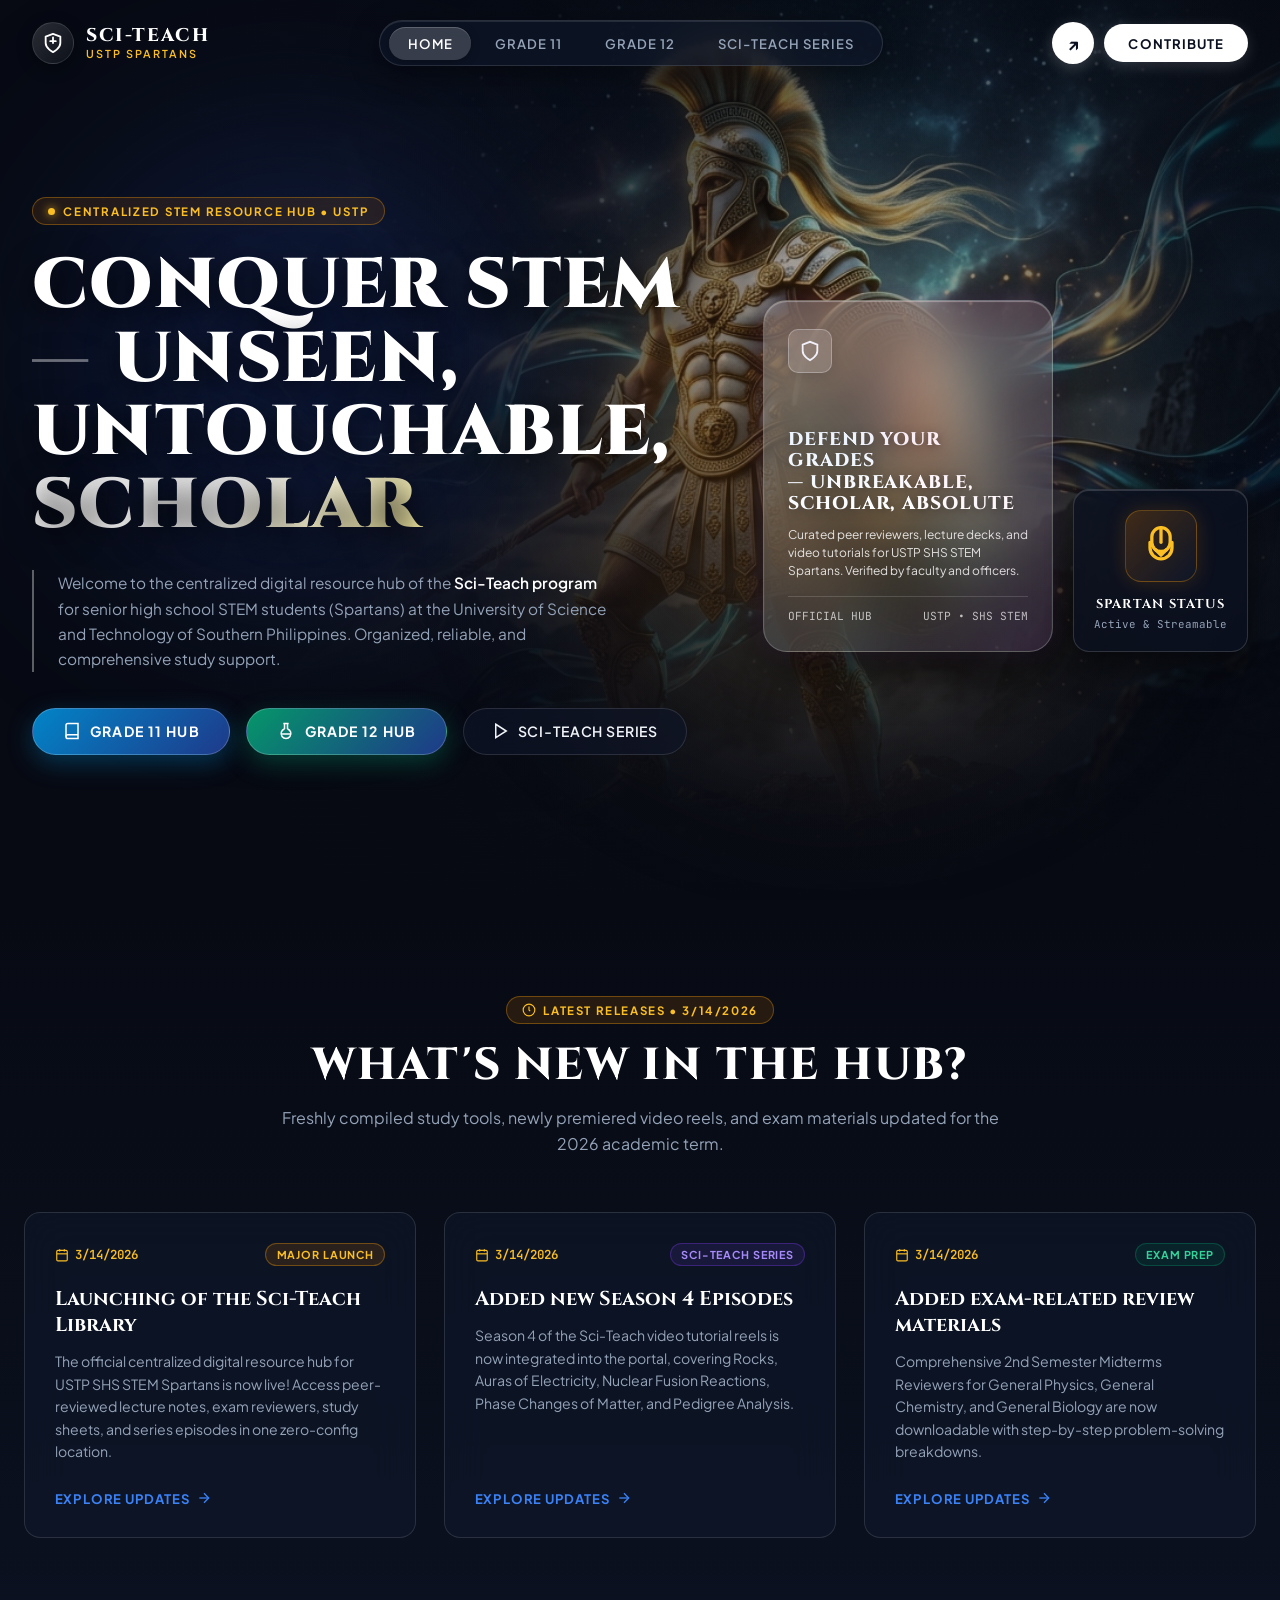
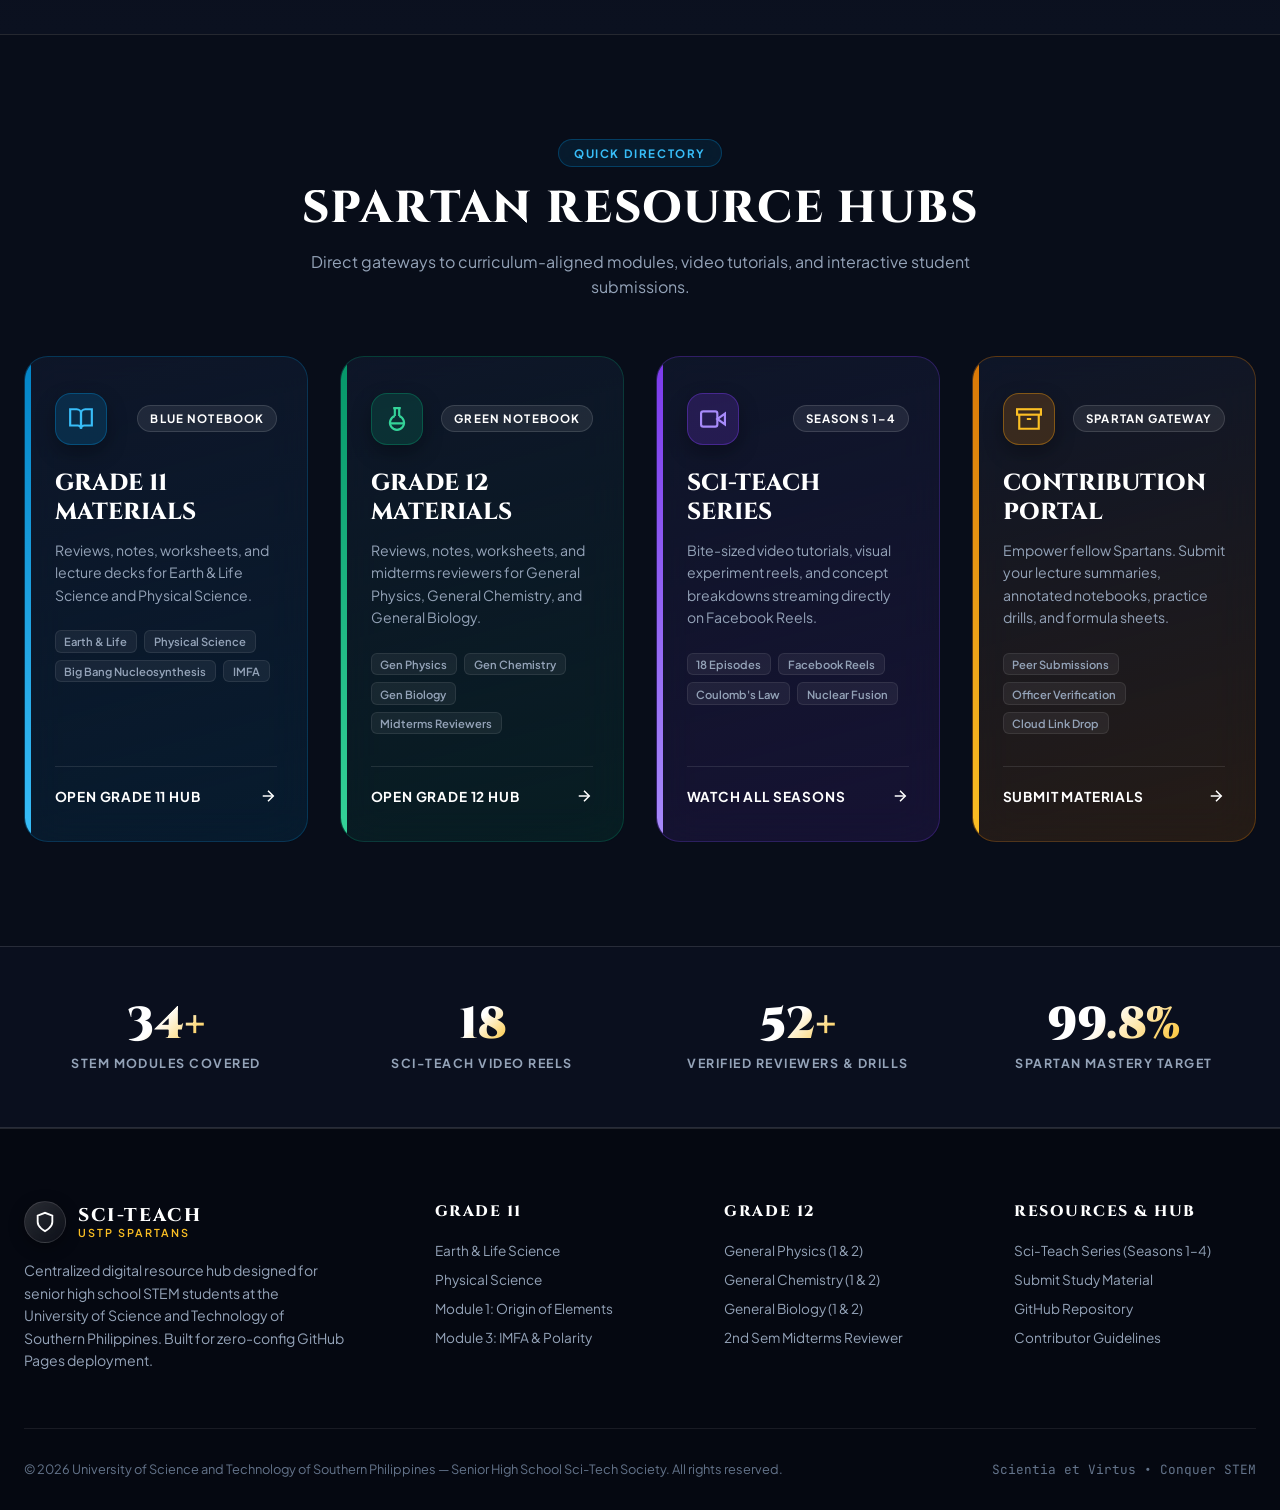
==== index.html @ 0558705a "feat: launch Sci-Teach Library for USTP SHS STEM Spartans" ====
<!DOCTYPE html>
<html lang="en">
<head>
  <meta charset="UTF-8">
  <meta name="viewport" content="width=device-width, initial-scale=1.0">
  <title>Sci-Teach Library | USTP SHS STEM Digital Resource Hub</title>
  <meta name="description" content="Centralized digital resource hub of the Sci-Teach program for senior high school STEM students (Spartans) at the University of Science and Technology of Southern Philippines.">
  <meta name="theme-color" content="#070a13">

  <!-- Open Graph / Meta -->
  <meta property="og:title" content="Sci-Teach Library — Conquer STEM">
  <meta property="og:description" content="Centralized digital resource hub for USTP SHS STEM Spartans. Organized, reliable, and comprehensive study support.">
  <meta property="og:type" content="website">

  <!-- Stylesheet -->
  <link rel="stylesheet" href="assets/css/style.css">
</head>
<body data-page="home">

  <!-- TOP FLOATING GLASSMORPHIC PILL NAVIGATION (EXACT LAYOUT REFERENCE) -->
  <header class="site-header" role="banner">
    <div class="nav-container">
      
      <!-- Brand Logo Left -->
      <a href="index.html" class="brand-logo" aria-label="Sci-Teach Library Home">
        <div class="brand-icon-wrap">
          <!-- Spartan Crest / Shield SVG -->
          <svg width="22" height="22" viewBox="0 0 24 24" fill="none" stroke="currentColor" stroke-width="2" stroke-linecap="round" stroke-linejoin="round">
            <path d="M12 22s8-4 8-10V5l-8-3-8 3v7c0 6 8 10 8 10z"></path>
            <path d="M12 6v6"></path>
            <path d="M9 10h6"></path>
          </svg>
        </div>
        <div class="brand-title-group">
          <span class="brand-title">Sci-Teach</span>
          <span class="brand-subtitle">USTP Spartans</span>
        </div>
      </a>

      <!-- Center Floating Pill Nav Bar -->
      <nav class="center-nav-pill" role="navigation" aria-label="Main Navigation">
        <a href="index.html" class="nav-link active">Home</a>
        <a href="grade-11.html" class="nav-link">Grade 11</a>
        <a href="grade-12.html" class="nav-link">Grade 12</a>
        <a href="series.html" class="nav-link">Sci-Teach Series</a>
      </nav>

      <!-- Nav Actions Right: Circle Arrow & Distinct Pill CTA (Matches Image) -->
      <div class="nav-actions">
        <a href="contribute.html" class="circle-arrow-btn" title="Submit Resources" aria-label="Submit Resources">
          ↗
        </a>
        <a href="contribute.html" class="nav-cta-pill">
          <span>Contribute</span>
        </a>
      </div>

      <!-- Mobile Hamburger Button -->
      <button class="mobile-toggle" aria-label="Toggle Navigation Menu" aria-expanded="false">
        <svg width="24" height="24" viewBox="0 0 24 24" fill="none" stroke="currentColor" stroke-width="2">
          <line x1="3" y1="12" x2="21" y2="12"></line>
          <line x1="3" y1="6" x2="21" y2="6"></line>
          <line x1="3" y1="18" x2="21" y2="18"></line>
        </svg>
      </button>

    </div>
  </header>

  <!-- MOBILE SLIDE-OVER DRAWER -->
  <div class="mobile-drawer" role="dialog" aria-modal="true">
    <nav class="mobile-drawer-links">
      <a href="index.html" class="mobile-drawer-link active">
        <span>Home Hub</span>
        <span>→</span>
      </a>
      <a href="grade-11.html" class="mobile-drawer-link">
        <span>Grade 11 Resources</span>
        <span>→</span>
      </a>
      <a href="grade-12.html" class="mobile-drawer-link">
        <span>Grade 12 Resources</span>
        <span>→</span>
      </a>
      <a href="series.html" class="mobile-drawer-link">
        <span>Sci-Teach Series</span>
        <span>→</span>
      </a>
      <a href="contribute.html" class="mobile-drawer-link">
        <span>Contribute Portal</span>
        <span>↗</span>
      </a>
    </nav>
    <div style="margin-top: auto; padding-top: 1.5rem; border-top: 1px solid rgba(255,255,255,0.1); font-size: 0.8rem; color: var(--text-subtle);">
      University of Science and Technology of Southern Philippines<br>
      Senior High School STEM Program
    </div>
  </div>

  <main>
    <!-- HERO / COVER BANNER (EXACT SPARTAN CINEMATIC REFERENCE) -->
    <section class="hero-cinematic" aria-label="Hero Banner">
      
      <!-- Spartan Background Artwork -->
      <div class="hero-backdrop" style="background-image: url('assets/images/hero-clean.jpg');" role="img" aria-label="Spartan Warrior in Celestial Storm"></div>
      <div class="hero-overlay"></div>
      
      <!-- Ambient Glow Orbs -->
      <div class="hero-glow-orb hero-glow-1"></div>
      <div class="hero-glow-orb hero-glow-2"></div>

      <div class="hero-inner">
        
        <!-- Hero Left: Cinematic Serif Headline & Left-Border Subtext -->
        <div class="hero-left">
          
          <div class="hero-pill-tag">
            <span class="pulse-dot"></span>
            <span>Centralized STEM Resource Hub • USTP</span>
          </div>

          <h1 class="hero-title">
            Conquer STEM<br>
            <span class="headline-dash">—</span> Unseen,<br>
            Untouchable,<br>
            <span class="highlight-gold">Scholar</span>
          </h1>

          <!-- Left vertical line accent with supporting text (Matches Reference Image) -->
          <div class="hero-desc-wrapper">
            <p class="hero-description">
              Welcome to the centralized digital resource hub of the <strong>Sci-Teach program</strong> for senior high school STEM students (Spartans) at the University of Science and Technology of Southern Philippines. Organized, reliable, and comprehensive study support.
            </p>
          </div>

          <!-- Hero Action Buttons -->
          <div class="hero-actions">
            <a href="grade-11.html" class="btn-hero-primary">
              <svg width="18" height="18" viewBox="0 0 24 24" fill="none" stroke="currentColor" stroke-width="2"><path d="M4 19.5A2.5 2.5 0 0 1 6.5 17H20"></path><path d="M6.5 2H20v20H6.5A2.5 2.5 0 0 1 4 19.5v-15A2.5 2.5 0 0 1 6.5 2z"></path></svg>
              <span>Grade 11 Hub</span>
            </a>
            <a href="grade-12.html" class="btn-hero-primary" style="background: linear-gradient(135deg, #059669, #1e3a8a); box-shadow: 0 8px 25px rgba(5, 150, 105, 0.35);">
              <svg width="18" height="18" viewBox="0 0 24 24" fill="none" stroke="currentColor" stroke-width="2"><path d="M10 2v7.31"></path><path d="M14 9.3V1.99"></path><path d="M8.5 2h7"></path><path d="M14 9.3a6.5 6.5 0 1 1-4 0"></path><path d="M5.52 16h12.96"></path></svg>
              <span>Grade 12 Hub</span>
            </a>
            <a href="series.html" class="btn-hero-secondary">
              <svg width="18" height="18" viewBox="0 0 24 24" fill="none" stroke="currentColor" stroke-width="2"><polygon points="5 3 19 12 5 21 5 3"></polygon></svg>
              <span>Sci-Teach Series</span>
            </a>
          </div>

        </div>

        <!-- Hero Right: Floating Glassmorphic Cards Positioned Over Warrior (Matches Mockup) -->
        <div class="hero-right">
          <div class="hero-widgets-cluster">
            
            <!-- Iridescent Holographic Card (Matching Image) -->
            <div class="holographic-glass-card">
              <div class="holo-icon-badge">
                <svg width="22" height="22" viewBox="0 0 24 24" fill="none" stroke="currentColor" stroke-width="2">
                  <path d="M12 22s8-4 8-10V5l-8-3-8 3v7c0 6 8 10 8 10z"></path>
                </svg>
              </div>
              <h2 class="holo-card-title">
                Defend Your Grades<br>
                — Unbreakable,<br>
                Scholar, Absolute
              </h2>
              <p class="holo-card-desc">
                Curated peer reviewers, lecture decks, and video tutorials for USTP SHS STEM Spartans. Verified by faculty and officers.
              </p>
              <div class="holo-card-footer">
                <span>OFFICIAL HUB</span>
                <span>USTP • SHS STEM</span>
              </div>
            </div>

            <!-- Floating Spartan Helm Status Widget (Matching Image) -->
            <div class="spartan-helm-card">
              <div class="helm-graphic-box">
                <svg viewBox="0 0 24 24" fill="none" stroke="currentColor" stroke-width="1.8" stroke-linecap="round" stroke-linejoin="round">
                  <path d="M12 2a5 5 0 0 0-5 5v3a5 5 0 0 0 10 0V7a5 5 0 0 0-5-5z"></path>
                  <path d="M6 10v3a6 6 0 0 0 12 0v-3"></path>
                  <path d="M9 14l3 3 3-3"></path>
                  <line x1="12" y1="2" x2="12" y2="10"></line>
                </svg>
              </div>
              <span class="helm-card-label">Spartan Status</span>
              <span class="helm-card-sub">Active & Streamable</span>
            </div>

          </div>
        </div>

      </div>
    </section>

    <!-- WHAT'S NEW SECTION -->
    <section class="whats-new-section" aria-labelledby="whatsNewTitle">
      <div class="container">
        <div class="section-header">
          <span class="section-pill-badge badge-gold">
            <svg width="14" height="14" viewBox="0 0 24 24" fill="none" stroke="currentColor" stroke-width="2"><circle cx="12" cy="12" r="10"></circle><polyline points="12 6 12 12 14 14"></polyline></svg>
            Latest Releases • 3/14/2026
          </span>
          <h2 id="whatsNewTitle" class="section-title">What's New in the Hub?</h2>
          <p class="section-subtitle">
            Freshly compiled study tools, newly premiered video reels, and exam materials updated for the 2026 academic term.
          </p>
        </div>

        <div id="whatsNewContainer" class="whats-new-grid">
          <!-- Dynamically populated from data.js -->
        </div>
      </div>
    </section>

    <!-- HUB SHORTCUT CARDS (NOTEBOOK & SERIES THEMES) -->
    <section class="hub-shortcuts-section" aria-labelledby="shortcutsTitle">
      <div class="container">
        <div class="section-header">
          <span class="section-pill-badge badge-blue">Quick Directory</span>
          <h2 id="shortcutsTitle" class="section-title">Spartan Resource Hubs</h2>
          <p class="section-subtitle">
            Direct gateways to curriculum-aligned modules, video tutorials, and interactive student submissions.
          </p>
        </div>

        <div class="shortcuts-grid">
          
          <!-- Grade 11 Shortcut Card (Blue Notebook Theme) -->
          <a href="grade-11.html" class="shortcut-card card-theme-g11">
            <div>
              <div class="shortcut-top">
                <div class="shortcut-icon-box">
                  <svg width="26" height="26" viewBox="0 0 24 24" fill="none" stroke="currentColor" stroke-width="2"><path d="M2 3h6a4 4 0 0 1 4 4v14a3 3 0 0 0-3-3H2z"></path><path d="M22 3h-6a4 4 0 0 0-4 4v14a3 3 0 0 1 3-3h7z"></path></svg>
                </div>
                <span class="notebook-ribbon">Blue Notebook</span>
              </div>
              <h3 class="shortcut-card-title">Grade 11 Materials</h3>
              <p class="shortcut-card-desc">
                Reviews, notes, worksheets, and lecture decks for Earth & Life Science and Physical Science.
              </p>
              <div class="shortcut-tags-list">
                <span class="shortcut-tag">Earth & Life</span>
                <span class="shortcut-tag">Physical Science</span>
                <span class="shortcut-tag">Big Bang Nucleosynthesis</span>
                <span class="shortcut-tag">IMFA</span>
              </div>
            </div>
            <div class="shortcut-action-bar">
              <span>Open Grade 11 Hub</span>
              <svg width="18" height="18" viewBox="0 0 24 24" fill="none" stroke="currentColor" stroke-width="2"><line x1="5" y1="12" x2="19" y2="12"></line><polyline points="12 5 19 12 12 19"></polyline></svg>
            </div>
          </a>

          <!-- Grade 12 Shortcut Card (Green Notebook Theme) -->
          <a href="grade-12.html" class="shortcut-card card-theme-g12">
            <div>
              <div class="shortcut-top">
                <div class="shortcut-icon-box">
                  <svg width="26" height="26" viewBox="0 0 24 24" fill="none" stroke="currentColor" stroke-width="2"><path d="M10 2v7.31"></path><path d="M14 9.3V1.99"></path><path d="M8.5 2h7"></path><path d="M14 9.3a6.5 6.5 0 1 1-4 0"></path><path d="M5.52 16h12.96"></path></svg>
                </div>
                <span class="notebook-ribbon">Green Notebook</span>
              </div>
              <h3 class="shortcut-card-title">Grade 12 Materials</h3>
              <p class="shortcut-card-desc">
                Reviews, notes, worksheets, and midterms reviewers for General Physics, General Chemistry, and General Biology.
              </p>
              <div class="shortcut-tags-list">
                <span class="shortcut-tag">Gen Physics</span>
                <span class="shortcut-tag">Gen Chemistry</span>
                <span class="shortcut-tag">Gen Biology</span>
                <span class="shortcut-tag">Midterms Reviewers</span>
              </div>
            </div>
            <div class="shortcut-action-bar">
              <span>Open Grade 12 Hub</span>
              <svg width="18" height="18" viewBox="0 0 24 24" fill="none" stroke="currentColor" stroke-width="2"><line x1="5" y1="12" x2="19" y2="12"></line><polyline points="12 5 19 12 12 19"></polyline></svg>
            </div>
          </a>

          <!-- Sci-Teach Series Shortcut Card (Violet Theme) -->
          <a href="series.html" class="shortcut-card card-theme-series">
            <div>
              <div class="shortcut-top">
                <div class="shortcut-icon-box">
                  <svg width="26" height="26" viewBox="0 0 24 24" fill="none" stroke="currentColor" stroke-width="2"><polygon points="23 7 16 12 23 17 23 7"></polygon><rect x="1" y="5" width="15" height="14" rx="2" ry="2"></rect></svg>
                </div>
                <span class="notebook-ribbon">Seasons 1–4</span>
              </div>
              <h3 class="shortcut-card-title">Sci-Teach Series</h3>
              <p class="shortcut-card-desc">
                Bite-sized video tutorials, visual experiment reels, and concept breakdowns streaming directly on Facebook Reels.
              </p>
              <div class="shortcut-tags-list">
                <span class="shortcut-tag">18 Episodes</span>
                <span class="shortcut-tag">Facebook Reels</span>
                <span class="shortcut-tag">Coulomb's Law</span>
                <span class="shortcut-tag">Nuclear Fusion</span>
              </div>
            </div>
            <div class="shortcut-action-bar">
              <span>Watch All Seasons</span>
              <svg width="18" height="18" viewBox="0 0 24 24" fill="none" stroke="currentColor" stroke-width="2"><line x1="5" y1="12" x2="19" y2="12"></line><polyline points="12 5 19 12 12 19"></polyline></svg>
            </div>
          </a>

          <!-- Contribution Portal (Gold Box Theme) -->
          <a href="contribute.html" class="shortcut-card card-theme-contribute">
            <div>
              <div class="shortcut-top">
                <div class="shortcut-icon-box">
                  <svg width="26" height="26" viewBox="0 0 24 24" fill="none" stroke="currentColor" stroke-width="2"><polyline points="21 8 21 21 3 21 3 8"></polyline><rect x="1" y="3" width="22" height="5"></rect><line x1="10" y1="12" x2="14" y2="12"></line></svg>
                </div>
                <span class="notebook-ribbon">Spartan Gateway</span>
              </div>
              <h3 class="shortcut-card-title">Contribution Portal</h3>
              <p class="shortcut-card-desc">
                Empower fellow Spartans. Submit your lecture summaries, annotated notebooks, practice drills, and formula sheets.
              </p>
              <div class="shortcut-tags-list">
                <span class="shortcut-tag">Peer Submissions</span>
                <span class="shortcut-tag">Officer Verification</span>
                <span class="shortcut-tag">Cloud Link Drop</span>
              </div>
            </div>
            <div class="shortcut-action-bar">
              <span>Submit Materials</span>
              <svg width="18" height="18" viewBox="0 0 24 24" fill="none" stroke="currentColor" stroke-width="2"><line x1="5" y1="12" x2="19" y2="12"></line><polyline points="12 5 19 12 12 19"></polyline></svg>
            </div>
          </a>

        </div>
      </div>
    </section>

    <!-- SPARTAN EXCELLENCE STATS STRIP -->
    <section class="stats-strip" aria-label="Library Statistics">
      <div class="container">
        <div class="stats-grid">
          <div class="stat-item">
            <span class="stat-number" data-value="34+">34+</span>
            <span class="stat-label">STEM Modules Covered</span>
          </div>
          <div class="stat-item">
            <span class="stat-number" data-value="18">18</span>
            <span class="stat-label">Sci-Teach Video Reels</span>
          </div>
          <div class="stat-item">
            <span class="stat-number" data-value="52+">52+</span>
            <span class="stat-label">Verified Reviewers & Drills</span>
          </div>
          <div class="stat-item">
            <span class="stat-number" data-value="99.8%">99.8%</span>
            <span class="stat-label">Spartan Mastery Target</span>
          </div>
        </div>
      </div>
    </section>
  </main>

  <!-- FOOTER -->
  <footer class="site-footer" role="contentinfo">
    <div class="container">
      <div class="footer-grid">
        
        <div class="footer-brand">
          <div class="brand-logo">
            <div class="brand-icon-wrap">
              <svg width="22" height="22" viewBox="0 0 24 24" fill="none" stroke="currentColor" stroke-width="2"><path d="M12 22s8-4 8-10V5l-8-3-8 3v7c0 6 8 10 8 10z"></path></svg>
            </div>
            <div class="brand-title-group">
              <span class="brand-title">Sci-Teach</span>
              <span class="brand-subtitle">USTP Spartans</span>
            </div>
          </div>
          <p>
            Centralized digital resource hub designed for senior high school STEM students at the University of Science and Technology of Southern Philippines. Built for zero-config GitHub Pages deployment.
          </p>
        </div>

        <div>
          <h4 class="footer-col-title">Grade 11</h4>
          <div class="footer-links">
            <a href="grade-11.html">Earth & Life Science</a>
            <a href="grade-11.html">Physical Science</a>
            <a href="grade-11.html">Module 1: Origin of Elements</a>
            <a href="grade-11.html">Module 3: IMFA & Polarity</a>
          </div>
        </div>

        <div>
          <h4 class="footer-col-title">Grade 12</h4>
          <div class="footer-links">
            <a href="grade-12.html">General Physics (1 & 2)</a>
            <a href="grade-12.html">General Chemistry (1 & 2)</a>
            <a href="grade-12.html">General Biology (1 & 2)</a>
            <a href="grade-12.html">2nd Sem Midterms Reviewer</a>
          </div>
        </div>

        <div>
          <h4 class="footer-col-title">Resources & Hub</h4>
          <div class="footer-links">
            <a href="series.html">Sci-Teach Series (Seasons 1–4)</a>
            <a href="contribute.html">Submit Study Material</a>
            <a href="https://github.com" target="_blank" rel="noopener noreferrer">GitHub Repository</a>
            <a href="contribute.html">Contributor Guidelines</a>
          </div>
        </div>

      </div>

      <div class="footer-bottom">
        <div>
          © 2026 University of Science and Technology of Southern Philippines — Senior High School Sci-Tech Society. All rights reserved.
        </div>
        <div style="font-family: var(--font-mono);">
          Scientia et Virtus • Conquer STEM
        </div>
      </div>
    </div>
  </footer>

  <!-- Scripts -->
  <script src="assets/js/data.js"></script>
  <script src="assets/js/app.js"></script>
</body>
</html>
---- assets/css/style.css ----
/* ===================================================================
   SCI-TEACH LIBRARY — OFFICIAL STYLESHEET
   University of Science and Technology of Southern Philippines (USTP)
   Senior High School STEM Program ("Spartans")
   Aesthetic: Spartan Cinematic Sci-Fi / Glassmorphism / Modern High-Tech
   =================================================================== */

@import url('https://fonts.googleapis.com/css2?family=Cinzel:wght@500;600;700;800;900&family=Plus+Jakarta+Sans:ital,wght@0,300;0,400;0,500;0,600;0,700;0,800;1,400;1,600&family=JetBrains+Mono:wght@400;500;600&display=swap');

/* --- ROOT VARIABLES & COLOR THEMES --- */
:root {
  /* Core Brand Colors */
  --color-bg-dark: #070a12;
  --color-bg-deep: #0b1120;
  --color-bg-card: rgba(15, 23, 42, 0.72);
  --color-bg-card-hover: rgba(30, 41, 59, 0.85);
  
  --color-primary: #1e3a8a;          /* Science Blue */
  --color-primary-light: #3b82f6;
  --color-primary-glow: rgba(59, 130, 246, 0.35);

  /* Grade & Hub Palette */
  --theme-g11: #0284c7;             /* Soft Sky Blue / Cyan */
  --theme-g11-glow: rgba(2, 132, 199, 0.3);
  --theme-g11-light: #38bdf8;
  --theme-g11-bg: rgba(2, 132, 199, 0.12);

  --theme-g12: #059669;             /* Bio/Chem Emerald Green */
  --theme-g12-glow: rgba(5, 150, 105, 0.3);
  --theme-g12-light: #34d399;
  --theme-g12-bg: rgba(5, 150, 105, 0.12);

  --theme-series: #7c3aed;          /* Sci-Teach Series Vibrant Violet */
  --theme-series-glow: rgba(124, 58, 237, 0.35);
  --theme-series-light: #a78bfa;
  --theme-series-bg: rgba(124, 58, 237, 0.12);

  --theme-gold: #d97706;            /* Spartan Spartan Gold / Bronze */
  --theme-gold-light: #fbbf24;
  --theme-gold-glow: rgba(245, 158, 11, 0.35);

  /* Glassmorphism Specs */
  --glass-bg: rgba(15, 23, 42, 0.65);
  --glass-border: rgba(255, 255, 255, 0.12);
  --glass-border-hover: rgba(255, 255, 255, 0.28);
  --glass-highlight: rgba(255, 255, 255, 0.08);
  --glass-blur: blur(20px);
  --glass-blur-sm: blur(12px);

  /* Typography */
  --font-serif: 'Cinzel', Georgia, 'Times New Roman', serif;
  --font-sans: 'Plus Jakarta Sans', system-ui, -apple-system, sans-serif;
  --font-mono: 'JetBrains Mono', monospace;

  /* Text Colors */
  --text-pure: #ffffff;
  --text-main: #f1f5f9;
  --text-muted: #94a3b8;
  --text-subtle: #64748b;

  /* Shadows & Radius */
  --radius-xs: 6px;
  --radius-sm: 10px;
  --radius-md: 16px;
  --radius-lg: 24px;
  --radius-full: 9999px;

  --shadow-subtle: 0 4px 20px rgba(0, 0, 0, 0.35);
  --shadow-card: 0 10px 30px -5px rgba(0, 0, 0, 0.6), 0 0 0 1px var(--glass-border);
  --shadow-glow: 0 0 35px rgba(59, 130, 246, 0.2);
  --shadow-gold: 0 0 30px rgba(217, 119, 6, 0.25);

  /* Layout */
  --container-max: 1280px;
  --header-height: 84px;
  --transition: all 0.28s cubic-bezier(0.16, 1, 0.3, 1);
}

/* --- RESET & GLOBAL STYLES --- */
*, *::before, *::after {
  box-sizing: border-box;
  margin: 0;
  padding: 0;
}

html {
  font-size: 16px;
  scroll-behavior: smooth;
  background-color: var(--color-bg-dark);
  color: var(--text-main);
  font-family: var(--font-sans);
  -webkit-font-smoothing: antialiased;
  -moz-osx-font-smoothing: grayscale;
}

body {
  min-height: 100vh;
  display: flex;
  flex-direction: column;
  overflow-x: hidden;
  background-color: var(--color-bg-dark);
  background-image: 
    radial-gradient(ellipse at 50% 0%, rgba(30, 58, 138, 0.18) 0%, transparent 60%),
    radial-gradient(circle at 100% 30%, rgba(124, 58, 237, 0.08) 0%, transparent 50%),
    radial-gradient(circle at 0% 70%, rgba(2, 132, 199, 0.08) 0%, transparent 50%);
  background-attachment: fixed;
}

img {
  max-width: 100%;
  display: block;
}

a {
  color: inherit;
  text-decoration: none;
  transition: var(--transition);
}

button, input, select, textarea {
  font-family: inherit;
  font-size: inherit;
  color: inherit;
  border: none;
  outline: none;
  background: none;
}

button {
  cursor: pointer;
}

ul, ol {
  list-style: none;
}

.container {
  width: 100%;
  max-width: var(--container-max);
  margin: 0 auto;
  padding: 0 1.5rem;
}

/* --- FLOATING CINEMATIC NAVIGATION (EXACT LAYOUT REFERENCE) --- */
.site-header {
  position: fixed;
  top: 0;
  left: 0;
  right: 0;
  z-index: 1000;
  padding: 1.25rem 2rem;
  transition: var(--transition);
}

.site-header.scrolled {
  padding: 0.85rem 2rem;
  background: rgba(7, 10, 18, 0.85);
  backdrop-filter: var(--glass-blur);
  border-bottom: 1px solid var(--glass-border);
}

.nav-container {
  max-width: var(--container-max);
  margin: 0 auto;
  display: flex;
  align-items: center;
  justify-content: space-between;
  gap: 1.5rem;
}

/* Brand Logo */
.brand-logo {
  display: flex;
  align-items: center;
  gap: 0.75rem;
  text-decoration: none;
  z-index: 10;
}

.brand-icon-wrap {
  width: 42px;
  height: 42px;
  border-radius: var(--radius-full);
  background: linear-gradient(135deg, rgba(255, 255, 255, 0.15), rgba(255, 255, 255, 0.03));
  border: 1px solid var(--glass-border);
  display: flex;
  align-items: center;
  justify-content: center;
  color: #fff;
  box-shadow: 0 4px 15px rgba(0, 0, 0, 0.4);
  backdrop-filter: var(--glass-blur-sm);
  transition: var(--transition);
}

.brand-logo:hover .brand-icon-wrap {
  transform: scale(1.06);
  border-color: rgba(255, 255, 255, 0.35);
  box-shadow: 0 0 20px var(--color-primary-glow);
}

.brand-title-group {
  display: flex;
  flex-direction: column;
}

.brand-title {
  font-family: var(--font-serif);
  font-size: 1.15rem;
  font-weight: 800;
  letter-spacing: 0.12em;
  color: var(--text-pure);
  text-transform: uppercase;
  line-height: 1.1;
}

.brand-subtitle {
  font-size: 0.68rem;
  font-weight: 600;
  letter-spacing: 0.18em;
  color: var(--theme-gold-light);
  text-transform: uppercase;
}

/* Center Pill Nav Bar */
.center-nav-pill {
  display: flex;
  align-items: center;
  gap: 0.35rem;
  padding: 0.35rem 0.6rem;
  background: rgba(15, 23, 42, 0.65);
  border: 1px solid var(--glass-border);
  border-radius: var(--radius-full);
  backdrop-filter: var(--glass-blur);
  box-shadow: 0 8px 30px rgba(0, 0, 0, 0.4), inset 0 1px 0 rgba(255, 255, 255, 0.1);
  transition: var(--transition);
}

.center-nav-pill:hover {
  border-color: rgba(255, 255, 255, 0.22);
}

.nav-link {
  padding: 0.5rem 1.15rem;
  font-size: 0.82rem;
  font-weight: 600;
  letter-spacing: 0.08em;
  text-transform: uppercase;
  color: var(--text-muted);
  border-radius: var(--radius-full);
  transition: var(--transition);
  white-space: nowrap;
}

.nav-link:hover {
  color: var(--text-pure);
  background: rgba(255, 255, 255, 0.08);
}

.nav-link.active {
  color: #fff;
  background: rgba(255, 255, 255, 0.18);
  box-shadow: 0 2px 10px rgba(0, 0, 0, 0.3), inset 0 1px 0 rgba(255, 255, 255, 0.2);
}

/* Nav Actions (Arrow + Pill CTA) */
.nav-actions {
  display: flex;
  align-items: center;
  gap: 0.65rem;
  z-index: 10;
}

.circle-arrow-btn {
  width: 42px;
  height: 42px;
  border-radius: var(--radius-full);
  background: #ffffff;
  color: #0b1120;
  display: flex;
  align-items: center;
  justify-content: center;
  font-size: 1.1rem;
  font-weight: 700;
  transition: var(--transition);
  box-shadow: 0 4px 15px rgba(255, 255, 255, 0.2);
}

.circle-arrow-btn:hover {
  transform: scale(1.08) rotate(45deg);
  background: #f8fafc;
  box-shadow: 0 0 25px rgba(255, 255, 255, 0.4);
}

.nav-cta-pill {
  padding: 0.65rem 1.5rem;
  border-radius: var(--radius-full);
  background: #ffffff;
  color: #0b1120;
  font-size: 0.82rem;
  font-weight: 700;
  letter-spacing: 0.08em;
  text-transform: uppercase;
  transition: var(--transition);
  box-shadow: 0 4px 15px rgba(255, 255, 255, 0.15);
  display: inline-flex;
  align-items: center;
  gap: 0.45rem;
}

.nav-cta-pill:hover {
  transform: translateY(-2px);
  background: #f1f5f9;
  box-shadow: 0 6px 20px rgba(255, 255, 255, 0.3);
}

/* Mobile Toggle */
.mobile-toggle {
  display: none;
  width: 44px;
  height: 44px;
  border-radius: var(--radius-full);
  background: var(--glass-bg);
  border: 1px solid var(--glass-border);
  color: #fff;
  align-items: center;
  justify-content: center;
  cursor: pointer;
  z-index: 100;
}

/* Mobile Drawer */
.mobile-drawer {
  position: fixed;
  inset: 0;
  background: rgba(7, 10, 18, 0.95);
  backdrop-filter: blur(25px);
  z-index: 999;
  display: flex;
  flex-direction: column;
  padding: 6rem 2rem 3rem;
  transform: translateY(-100%);
  opacity: 0;
  pointer-events: none;
  transition: transform 0.4s cubic-bezier(0.16, 1, 0.3, 1), opacity 0.3s ease;
}

.mobile-drawer.open {
  transform: translateY(0);
  opacity: 1;
  pointer-events: auto;
}

.mobile-drawer-links {
  display: flex;
  flex-direction: column;
  gap: 1.25rem;
  margin-bottom: 2rem;
}

.mobile-drawer-link {
  font-family: var(--font-serif);
  font-size: 1.35rem;
  font-weight: 700;
  letter-spacing: 0.08em;
  color: var(--text-muted);
  text-transform: uppercase;
  display: flex;
  align-items: center;
  justify-content: space-between;
  padding-bottom: 0.75rem;
  border-bottom: 1px solid rgba(255, 255, 255, 0.08);
}

.mobile-drawer-link.active,
.mobile-drawer-link:hover {
  color: #fff;
  border-color: var(--color-primary-light);
}

/* --- HERO COVER (EXACT SPARTAN CINEMATIC REFERENCE) --- */
.hero-cinematic {
  position: relative;
  min-height: 100vh;
  display: flex;
  align-items: center;
  padding: calc(var(--header-height) + 3rem) 2rem 5rem;
  overflow: hidden;
  background-color: #070a13;
}

/* Background Artwork Layer */
.hero-backdrop {
  position: absolute;
  inset: 0;
  z-index: 1;
  background-size: cover;
  background-position: center right;
  background-repeat: no-repeat;
  transition: transform 0.5s ease;
}

/* Ethereal atmosphere gradients over backdrop */
.hero-overlay {
  position: absolute;
  inset: 0;
  z-index: 2;
  background: 
    radial-gradient(circle at 75% 45%, transparent 15%, rgba(7, 10, 19, 0.4) 40%, #070a13 85%),
    linear-gradient(to right, #070a13 0%, rgba(7, 10, 19, 0.85) 35%, rgba(7, 10, 19, 0.2) 65%, rgba(7, 10, 19, 0.75) 100%),
    linear-gradient(to bottom, rgba(7, 10, 19, 0.3) 0%, transparent 40%, rgba(7, 10, 19, 0.95) 90%, #070a13 100%);
  pointer-events: none;
}

/* Ambient glow accents */
.hero-glow-orb {
  position: absolute;
  border-radius: 50%;
  filter: blur(100px);
  pointer-events: none;
  z-index: 2;
}

.hero-glow-1 {
  width: 450px;
  height: 450px;
  background: rgba(30, 58, 138, 0.3);
  top: 15%;
  left: 5%;
}

.hero-glow-2 {
  width: 500px;
  height: 500px;
  background: rgba(217, 119, 6, 0.15);
  top: 25%;
  right: 15%;
}

/* Hero Content Grid */
.hero-inner {
  position: relative;
  z-index: 10;
  max-width: var(--container-max);
  margin: 0 auto;
  width: 100%;
  display: grid;
  grid-template-columns: 1.15fr 0.85fr;
  align-items: center;
  gap: 3rem;
}

/* Hero Left: Headline & Description */
.hero-left {
  display: flex;
  flex-direction: column;
  max-width: 680px;
}

.hero-pill-tag {
  display: inline-flex;
  align-items: center;
  gap: 0.5rem;
  padding: 0.35rem 0.95rem;
  border-radius: var(--radius-full);
  background: rgba(217, 119, 6, 0.12);
  border: 1px solid rgba(245, 158, 11, 0.35);
  color: var(--theme-gold-light);
  font-size: 0.72rem;
  font-weight: 700;
  letter-spacing: 0.15em;
  text-transform: uppercase;
  margin-bottom: 1.5rem;
  width: fit-content;
  backdrop-filter: var(--glass-blur-sm);
}

.hero-pill-tag .pulse-dot {
  width: 7px;
  height: 7px;
  border-radius: 50%;
  background: var(--theme-gold-light);
  box-shadow: 0 0 10px var(--theme-gold-light);
  animation: pulse 2s infinite ease-in-out;
}

@keyframes pulse {
  0%, 100% { opacity: 1; transform: scale(1); }
  50% { opacity: 0.4; transform: scale(0.85); }
}

/* The Exact Hero Headline from Reference */
.hero-title {
  font-family: var(--font-serif);
  font-size: clamp(2.8rem, 5.5vw, 4.6rem);
  font-weight: 900;
  line-height: 1.04;
  letter-spacing: 0.02em;
  text-transform: uppercase;
  color: #ffffff;
  margin-bottom: 1.75rem;
  text-shadow: 0 8px 30px rgba(0, 0, 0, 0.8);
}

.hero-title .headline-dash {
  color: rgba(255, 255, 255, 0.4);
  font-weight: 400;
  margin-right: 0.25rem;
}

.hero-title .highlight-gold {
  background: linear-gradient(135deg, #ffffff 30%, #fef08a 70%, #d97706 100%);
  -webkit-background-clip: text;
  -webkit-text-fill-color: transparent;
  display: block;
}

/* Left vertical line accent with paragraph (Matches Image) */
.hero-desc-wrapper {
  position: relative;
  border-left: 2px solid rgba(255, 255, 255, 0.35);
  padding-left: 1.5rem;
  margin-bottom: 2.25rem;
}

.hero-description {
  font-size: clamp(0.95rem, 1.2vw, 1.08rem);
  line-height: 1.65;
  color: var(--text-muted);
  font-weight: 400;
  max-width: 560px;
}

.hero-description strong {
  color: #fff;
  font-weight: 600;
}

/* Hero CTA Buttons */
.hero-actions {
  display: flex;
  flex-wrap: wrap;
  align-items: center;
  gap: 1rem;
}

.btn-hero-primary {
  padding: 0.85rem 1.85rem;
  border-radius: var(--radius-full);
  background: linear-gradient(135deg, #0284c7, #1e3a8a);
  color: #fff;
  font-size: 0.88rem;
  font-weight: 700;
  letter-spacing: 0.08em;
  text-transform: uppercase;
  border: 1px solid rgba(255, 255, 255, 0.2);
  box-shadow: 0 8px 25px rgba(2, 132, 199, 0.35);
  display: inline-flex;
  align-items: center;
  gap: 0.6rem;
  transition: var(--transition);
}

.btn-hero-primary:hover {
  transform: translateY(-2px);
  box-shadow: 0 12px 30px rgba(2, 132, 199, 0.5);
  border-color: rgba(255, 255, 255, 0.4);
}

.btn-hero-secondary {
  padding: 0.85rem 1.75rem;
  border-radius: var(--radius-full);
  background: rgba(15, 23, 42, 0.6);
  color: var(--text-main);
  font-size: 0.88rem;
  font-weight: 600;
  letter-spacing: 0.06em;
  text-transform: uppercase;
  border: 1px solid var(--glass-border);
  backdrop-filter: var(--glass-blur-sm);
  display: inline-flex;
  align-items: center;
  gap: 0.5rem;
  transition: var(--transition);
}

.btn-hero-secondary:hover {
  background: rgba(30, 41, 59, 0.8);
  color: #fff;
  border-color: rgba(255, 255, 255, 0.3);
  transform: translateY(-2px);
}

/* Hero Right: Floating Glassmorphic Cards (Exact Mockup Match) */
.hero-right {
  display: flex;
  flex-direction: column;
  align-items: flex-end;
  gap: 1.5rem;
  position: relative;
}

.hero-widgets-cluster {
  display: flex;
  align-items: flex-end;
  gap: 1.25rem;
  width: 100%;
  justify-content: flex-end;
}

/* Large Iridescent Holographic Card (Matching Image) */
.holographic-glass-card {
  width: 290px;
  background: linear-gradient(145deg, 
    rgba(255, 255, 255, 0.16) 0%, 
    rgba(255, 255, 255, 0.04) 40%, 
    rgba(147, 197, 253, 0.1) 70%, 
    rgba(192, 132, 252, 0.12) 100%
  );
  backdrop-filter: blur(25px);
  -webkit-backdrop-filter: blur(25px);
  border: 1px solid rgba(255, 255, 255, 0.25);
  border-radius: var(--radius-lg);
  padding: 1.75rem 1.5rem;
  box-shadow: 
    0 20px 45px rgba(0, 0, 0, 0.5), 
    inset 0 1px 1px rgba(255, 255, 255, 0.35),
    0 0 25px rgba(168, 85, 247, 0.15);
  position: relative;
  overflow: hidden;
  transition: var(--transition);
  animation: floatSlow 6s ease-in-out infinite;
}

.holographic-glass-card::before {
  content: '';
  position: absolute;
  inset: -100%;
  background: conic-gradient(
    from 180deg at 50% 50%,
    rgba(255, 255, 255, 0) 0deg,
    rgba(255, 255, 255, 0.12) 60deg,
    rgba(147, 197, 253, 0.2) 120deg,
    rgba(244, 114, 182, 0.15) 180deg,
    rgba(255, 255, 255, 0) 360deg
  );
  filter: blur(20px);
  pointer-events: none;
  animation: rotateShimmer 10s linear infinite;
}

@keyframes rotateShimmer {
  0% { transform: rotate(0deg); }
  100% { transform: rotate(360deg); }
}

@keyframes floatSlow {
  0%, 100% { transform: translateY(0); }
  50% { transform: translateY(-8px); }
}

.holographic-glass-card:hover {
  transform: translateY(-6px) scale(1.02);
  border-color: rgba(255, 255, 255, 0.4);
  box-shadow: 0 25px 50px rgba(0, 0, 0, 0.6), 0 0 30px rgba(147, 197, 253, 0.25);
}

.holo-icon-badge {
  width: 44px;
  height: 44px;
  border-radius: var(--radius-sm);
  background: rgba(255, 255, 255, 0.15);
  border: 1px solid rgba(255, 255, 255, 0.3);
  display: flex;
  align-items: center;
  justify-content: center;
  color: #fff;
  font-size: 1.25rem;
  margin-bottom: 3.5rem;
  box-shadow: 0 4px 15px rgba(0, 0, 0, 0.2);
}

.holo-card-title {
  font-family: var(--font-serif);
  font-size: 1.15rem;
  font-weight: 800;
  line-height: 1.15;
  letter-spacing: 0.05em;
  text-transform: uppercase;
  color: #ffffff;
  margin-bottom: 0.75rem;
  text-shadow: 0 2px 10px rgba(0, 0, 0, 0.5);
}

.holo-card-desc {
  font-size: 0.75rem;
  line-height: 1.5;
  color: rgba(255, 255, 255, 0.85);
  margin-bottom: 1rem;
}

.holo-card-footer {
  display: flex;
  align-items: center;
  justify-content: space-between;
  padding-top: 0.75rem;
  border-top: 1px solid rgba(255, 255, 255, 0.15);
  font-size: 0.7rem;
  color: rgba(255, 255, 255, 0.7);
  font-family: var(--font-mono);
}

/* Secondary Floating Card (Spartan Helm Widget) */
.spartan-helm-card {
  width: 175px;
  background: rgba(11, 17, 32, 0.75);
  backdrop-filter: blur(20px);
  border: 1px solid rgba(255, 255, 255, 0.15);
  border-radius: var(--radius-md);
  padding: 1.25rem 1rem;
  box-shadow: 0 15px 35px rgba(0, 0, 0, 0.5), inset 0 1px 0 rgba(255, 255, 255, 0.15);
  display: flex;
  flex-direction: column;
  align-items: center;
  text-align: center;
  animation: floatSlowAlt 7s ease-in-out infinite;
}

@keyframes floatSlowAlt {
  0%, 100% { transform: translateY(0); }
  50% { transform: translateY(6px); }
}

.helm-graphic-box {
  width: 72px;
  height: 72px;
  border-radius: var(--radius-md);
  background: linear-gradient(135deg, rgba(217, 119, 6, 0.25), rgba(15, 23, 42, 0.8));
  border: 1px solid rgba(245, 158, 11, 0.3);
  display: flex;
  align-items: center;
  justify-content: center;
  margin-bottom: 0.85rem;
  box-shadow: 0 0 20px rgba(217, 119, 6, 0.2);
}

.helm-graphic-box svg {
  width: 44px;
  height: 44px;
  color: var(--theme-gold-light);
}

.helm-card-label {
  font-family: var(--font-serif);
  font-size: 0.8rem;
  font-weight: 700;
  text-transform: uppercase;
  letter-spacing: 0.08em;
  color: #fff;
  margin-bottom: 0.25rem;
}

.helm-card-sub {
  font-size: 0.68rem;
  color: var(--text-muted);
  font-family: var(--font-mono);
}

/* --- SECTION COMMON HEADINGS --- */
.section-header {
  text-align: center;
  max-width: 720px;
  margin: 0 auto 3.5rem;
}

.section-pill-badge {
  display: inline-flex;
  align-items: center;
  gap: 0.45rem;
  padding: 0.35rem 0.95rem;
  border-radius: var(--radius-full);
  font-size: 0.72rem;
  font-weight: 700;
  letter-spacing: 0.14em;
  text-transform: uppercase;
  margin-bottom: 1rem;
  backdrop-filter: var(--glass-blur-sm);
}

.badge-blue {
  background: var(--theme-g11-bg);
  border: 1px solid rgba(2, 132, 199, 0.35);
  color: var(--theme-g11-light);
}

.badge-green {
  background: var(--theme-g12-bg);
  border: 1px solid rgba(5, 150, 105, 0.35);
  color: var(--theme-g12-light);
}

.badge-violet {
  background: var(--theme-series-bg);
  border: 1px solid rgba(124, 58, 237, 0.35);
  color: var(--theme-series-light);
}

.badge-gold {
  background: rgba(217, 119, 6, 0.15);
  border: 1px solid rgba(245, 158, 11, 0.35);
  color: var(--theme-gold-light);
}

.section-title {
  font-family: var(--font-serif);
  font-size: clamp(2rem, 3.5vw, 2.8rem);
  font-weight: 800;
  letter-spacing: 0.04em;
  color: #fff;
  line-height: 1.15;
  margin-bottom: 0.85rem;
  text-transform: uppercase;
}

.section-subtitle {
  font-size: 1rem;
  line-height: 1.6;
  color: var(--text-muted);
}

/* --- "WHAT'S NEW?" ANNOUNCEMENTS SECTION --- */
.whats-new-section {
  position: relative;
  padding: 6rem 0;
  background: linear-gradient(180deg, #070a13 0%, #0b1120 100%);
  border-bottom: 1px solid var(--glass-border);
}

.whats-new-grid {
  display: grid;
  grid-template-columns: repeat(auto-fit, minmax(320px, 1fr));
  gap: 1.75rem;
}

.announcement-card {
  background: var(--glass-bg);
  border: 1px solid var(--glass-border);
  border-radius: var(--radius-md);
  padding: 1.85rem;
  backdrop-filter: var(--glass-blur);
  transition: var(--transition);
  position: relative;
  display: flex;
  flex-direction: column;
  justify-content: space-between;
}

.announcement-card::before {
  content: '';
  position: absolute;
  top: 0;
  left: 1.5rem;
  right: 1.5rem;
  height: 2px;
  background: linear-gradient(90deg, transparent, rgba(255, 255, 255, 0.3), transparent);
  opacity: 0;
  transition: var(--transition);
}

.announcement-card:hover {
  transform: translateY(-4px);
  border-color: rgba(255, 255, 255, 0.28);
  box-shadow: var(--shadow-card), var(--shadow-glow);
}

.announcement-card:hover::before {
  opacity: 1;
}

.ann-card-header {
  display: flex;
  align-items: center;
  justify-content: space-between;
  margin-bottom: 1.25rem;
}

.ann-date {
  font-family: var(--font-mono);
  font-size: 0.78rem;
  color: var(--theme-gold-light);
  font-weight: 600;
  display: flex;
  align-items: center;
  gap: 0.4rem;
}

.ann-badge {
  font-size: 0.68rem;
  font-weight: 700;
  text-transform: uppercase;
  letter-spacing: 0.08em;
  padding: 0.25rem 0.65rem;
  border-radius: var(--radius-full);
}

.ann-title {
  font-family: var(--font-serif);
  font-size: 1.25rem;
  font-weight: 700;
  color: #fff;
  line-height: 1.3;
  margin-bottom: 0.75rem;
}

.ann-desc {
  font-size: 0.88rem;
  line-height: 1.6;
  color: var(--text-muted);
  margin-bottom: 1.5rem;
}

.ann-footer-link {
  font-size: 0.82rem;
  font-weight: 700;
  letter-spacing: 0.06em;
  text-transform: uppercase;
  color: var(--color-primary-light);
  display: inline-flex;
  align-items: center;
  gap: 0.4rem;
}

.ann-footer-link:hover {
  color: #fff;
  gap: 0.6rem;
}

/* --- HUB SHORTCUT CARDS (NOTEBOOK & PORTAL THEMES) --- */
.hub-shortcuts-section {
  position: relative;
  padding: 6.5rem 0;
  background: #080d19;
}

.shortcuts-grid {
  display: grid;
  grid-template-columns: repeat(auto-fit, minmax(280px, 1fr));
  gap: 2rem;
}

.shortcut-card {
  position: relative;
  border-radius: var(--radius-lg);
  padding: 2.25rem 1.85rem;
  backdrop-filter: var(--glass-blur);
  display: flex;
  flex-direction: column;
  justify-content: space-between;
  min-height: 380px;
  overflow: hidden;
  transition: var(--transition);
  text-decoration: none;
}

/* Blue Notebook Theme (Grade 11) */
.card-theme-g11 {
  background: linear-gradient(165deg, rgba(15, 23, 42, 0.9) 0%, rgba(2, 132, 199, 0.12) 100%);
  border: 1px solid rgba(2, 132, 199, 0.28);
}

.card-theme-g11::before {
  content: '';
  position: absolute;
  top: 0;
  left: 0;
  bottom: 0;
  width: 6px;
  background: linear-gradient(180deg, #0284c7, #38bdf8);
}

.card-theme-g11:hover {
  transform: translateY(-8px);
  border-color: rgba(2, 132, 199, 0.6);
  box-shadow: 0 20px 40px -10px rgba(2, 132, 199, 0.35);
}

/* Green Notebook Theme (Grade 12) */
.card-theme-g12 {
  background: linear-gradient(165deg, rgba(15, 23, 42, 0.9) 0%, rgba(5, 150, 105, 0.12) 100%);
  border: 1px solid rgba(5, 150, 105, 0.28);
}

.card-theme-g12::before {
  content: '';
  position: absolute;
  top: 0;
  left: 0;
  bottom: 0;
  width: 6px;
  background: linear-gradient(180deg, #059669, #34d399);
}

.card-theme-g12:hover {
  transform: translateY(-8px);
  border-color: rgba(5, 150, 105, 0.6);
  box-shadow: 0 20px 40px -10px rgba(5, 150, 105, 0.35);
}

/* Series Violet Theme */
.card-theme-series {
  background: linear-gradient(165deg, rgba(15, 23, 42, 0.9) 0%, rgba(124, 58, 237, 0.12) 100%);
  border: 1px solid rgba(124, 58, 237, 0.28);
}

.card-theme-series::before {
  content: '';
  position: absolute;
  top: 0;
  left: 0;
  bottom: 0;
  width: 6px;
  background: linear-gradient(180deg, #7c3aed, #a78bfa);
}

.card-theme-series:hover {
  transform: translateY(-8px);
  border-color: rgba(124, 58, 237, 0.6);
  box-shadow: 0 20px 40px -10px rgba(124, 58, 237, 0.35);
}

/* Contribution Portal Gold Box Theme */
.card-theme-contribute {
  background: linear-gradient(165deg, rgba(15, 23, 42, 0.9) 0%, rgba(217, 119, 6, 0.14) 100%);
  border: 1px solid rgba(217, 119, 6, 0.32);
}

.card-theme-contribute::before {
  content: '';
  position: absolute;
  top: 0;
  left: 0;
  bottom: 0;
  width: 6px;
  background: linear-gradient(180deg, #d97706, #fbbf24);
}

.card-theme-contribute:hover {
  transform: translateY(-8px);
  border-color: rgba(245, 158, 11, 0.65);
  box-shadow: 0 20px 40px -10px rgba(217, 119, 6, 0.35);
}

/* Shortcut Card Content */
.shortcut-top {
  display: flex;
  align-items: center;
  justify-content: space-between;
  margin-bottom: 1.5rem;
}

.shortcut-icon-box {
  width: 52px;
  height: 52px;
  border-radius: var(--radius-md);
  display: flex;
  align-items: center;
  justify-content: center;
  font-size: 1.5rem;
  box-shadow: 0 8px 20px rgba(0, 0, 0, 0.3);
}

.card-theme-g11 .shortcut-icon-box {
  background: rgba(2, 132, 199, 0.2);
  color: var(--theme-g11-light);
  border: 1px solid rgba(2, 132, 199, 0.4);
}

.card-theme-g12 .shortcut-icon-box {
  background: rgba(5, 150, 105, 0.2);
  color: var(--theme-g12-light);
  border: 1px solid rgba(5, 150, 105, 0.4);
}

.card-theme-series .shortcut-icon-box {
  background: rgba(124, 58, 237, 0.2);
  color: var(--theme-series-light);
  border: 1px solid rgba(124, 58, 237, 0.4);
}

.card-theme-contribute .shortcut-icon-box {
  background: rgba(217, 119, 6, 0.2);
  color: var(--theme-gold-light);
  border: 1px solid rgba(245, 158, 11, 0.4);
}

.notebook-ribbon {
  font-size: 0.72rem;
  font-weight: 700;
  letter-spacing: 0.1em;
  text-transform: uppercase;
  padding: 0.3rem 0.75rem;
  border-radius: var(--radius-full);
  background: rgba(255, 255, 255, 0.08);
  color: #fff;
  border: 1px solid rgba(255, 255, 255, 0.12);
}

.shortcut-card-title {
  font-family: var(--font-serif);
  font-size: 1.45rem;
  font-weight: 800;
  color: #fff;
  line-height: 1.25;
  margin-bottom: 0.75rem;
  text-transform: uppercase;
}

.shortcut-card-desc {
  font-size: 0.88rem;
  line-height: 1.6;
  color: var(--text-muted);
  margin-bottom: 1.5rem;
}

.shortcut-tags-list {
  display: flex;
  flex-wrap: wrap;
  gap: 0.45rem;
  margin-bottom: 2rem;
}

.shortcut-tag {
  font-size: 0.7rem;
  font-weight: 600;
  padding: 0.2rem 0.55rem;
  border-radius: var(--radius-xs);
  background: rgba(255, 255, 255, 0.06);
  color: var(--text-muted);
  border: 1px solid rgba(255, 255, 255, 0.08);
}

.shortcut-action-bar {
  display: flex;
  align-items: center;
  justify-content: space-between;
  padding-top: 1.25rem;
  border-top: 1px solid rgba(255, 255, 255, 0.1);
  font-size: 0.85rem;
  font-weight: 700;
  letter-spacing: 0.06em;
  text-transform: uppercase;
  color: #fff;
}

.shortcut-action-bar svg {
  transition: transform 0.25s ease;
}

.shortcut-card:hover .shortcut-action-bar svg {
  transform: translateX(5px);
}

/* --- STATS / SPARTAN EXCELLENCE STRIP --- */
.stats-strip {
  padding: 3.5rem 0;
  background: rgba(11, 17, 32, 0.85);
  border-top: 1px solid var(--glass-border);
  border-bottom: 1px solid var(--glass-border);
}

.stats-grid {
  display: grid;
  grid-template-columns: repeat(auto-fit, minmax(200px, 1fr));
  gap: 2rem;
  text-align: center;
}

.stat-item {
  display: flex;
  flex-direction: column;
  align-items: center;
}

.stat-number {
  font-family: var(--font-serif);
  font-size: clamp(2.2rem, 3.5vw, 3rem);
  font-weight: 900;
  color: #ffffff;
  line-height: 1;
  margin-bottom: 0.45rem;
  background: linear-gradient(135deg, #fff 40%, var(--theme-gold-light) 100%);
  -webkit-background-clip: text;
  -webkit-text-fill-color: transparent;
}

.stat-label {
  font-size: 0.78rem;
  font-weight: 700;
  letter-spacing: 0.12em;
  text-transform: uppercase;
  color: var(--text-muted);
}

/* --- INNER PAGE HERO HEADER --- */
.page-hero {
  position: relative;
  padding: calc(var(--header-height) + 3.5rem) 2rem 4rem;
  background: linear-gradient(180deg, #090e1c 0%, #070a13 100%);
  border-bottom: 1px solid var(--glass-border);
  overflow: hidden;
}

.page-hero-inner {
  max-width: var(--container-max);
  margin: 0 auto;
  position: relative;
  z-index: 5;
}

.page-title {
  font-family: var(--font-serif);
  font-size: clamp(2.4rem, 4.5vw, 3.6rem);
  font-weight: 900;
  text-transform: uppercase;
  color: #fff;
  letter-spacing: 0.04em;
  line-height: 1.1;
  margin-bottom: 1rem;
}

.page-description {
  font-size: 1.1rem;
  color: var(--text-muted);
  max-width: 720px;
  line-height: 1.6;
  margin-bottom: 2rem;
}

/* --- SEARCH & FILTER CONTROLS BAR --- */
.controls-bar {
  display: flex;
  flex-wrap: wrap;
  align-items: center;
  justify-content: space-between;
  gap: 1.25rem;
  margin-bottom: 2.5rem;
  padding: 1.25rem 1.5rem;
  background: var(--glass-bg);
  border: 1px solid var(--glass-border);
  border-radius: var(--radius-md);
  backdrop-filter: var(--glass-blur);
}

.search-box-wrap {
  position: relative;
  flex: 1;
  min-width: 280px;
}

.search-input {
  width: 100%;
  padding: 0.75rem 1rem 0.75rem 2.85rem;
  border-radius: var(--radius-full);
  background: rgba(7, 10, 18, 0.7);
  border: 1px solid rgba(255, 255, 255, 0.15);
  color: #fff;
  font-size: 0.9rem;
  transition: var(--transition);
}

.search-input:focus {
  border-color: var(--color-primary-light);
  box-shadow: 0 0 15px var(--color-primary-glow);
}

.search-icon {
  position: absolute;
  left: 1rem;
  top: 50%;
  transform: translateY(-50%);
  color: var(--text-subtle);
  pointer-events: none;
}

.search-clear-btn {
  position: absolute;
  right: 1rem;
  top: 50%;
  transform: translateY(-50%);
  color: var(--text-subtle);
  font-size: 0.9rem;
  display: none;
}

.search-clear-btn.visible {
  display: block;
}

/* Tab Selector Pills */
.filter-tabs-row {
  display: flex;
  flex-wrap: wrap;
  align-items: center;
  gap: 0.5rem;
}

.tab-pill-btn {
  padding: 0.55rem 1.25rem;
  border-radius: var(--radius-full);
  font-size: 0.8rem;
  font-weight: 700;
  letter-spacing: 0.06em;
  text-transform: uppercase;
  color: var(--text-muted);
  background: rgba(255, 255, 255, 0.05);
  border: 1px solid rgba(255, 255, 255, 0.1);
  transition: var(--transition);
}

.tab-pill-btn:hover {
  color: #fff;
  background: rgba(255, 255, 255, 0.1);
}

.tab-pill-btn.active {
  color: #fff;
  border-color: transparent;
  box-shadow: 0 4px 15px rgba(0, 0, 0, 0.4);
}

.tab-pill-btn.active.theme-g11 {
  background: var(--theme-g11);
  box-shadow: 0 4px 20px var(--theme-g11-glow);
}

.tab-pill-btn.active.theme-g12 {
  background: var(--theme-g12);
  box-shadow: 0 4px 20px var(--theme-g12-glow);
}

.tab-pill-btn.active.theme-series {
  background: var(--theme-series);
  box-shadow: 0 4px 20px var(--theme-series-glow);
}

/* Category Filter Chips */
.category-filter-chips {
  display: flex;
  flex-wrap: wrap;
  align-items: center;
  gap: 0.5rem;
  margin-bottom: 2rem;
}

.category-chip {
  padding: 0.4rem 0.95rem;
  border-radius: var(--radius-full);
  font-size: 0.75rem;
  font-weight: 600;
  color: var(--text-muted);
  background: rgba(15, 23, 42, 0.5);
  border: 1px solid rgba(255, 255, 255, 0.08);
  display: inline-flex;
  align-items: center;
  gap: 0.4rem;
  transition: var(--transition);
}

.category-chip:hover {
  color: #fff;
  border-color: rgba(255, 255, 255, 0.2);
}

.category-chip.active {
  color: #fff;
  background: rgba(255, 255, 255, 0.14);
  border-color: rgba(255, 255, 255, 0.3);
}

/* --- MODULE CONTENT & RESOURCE CARDS --- */
.module-accordion-card {
  background: var(--glass-bg);
  border: 1px solid var(--glass-border);
  border-radius: var(--radius-lg);
  margin-bottom: 2.25rem;
  overflow: hidden;
  backdrop-filter: var(--glass-blur);
  transition: var(--transition);
}

.module-accordion-card:hover {
  border-color: rgba(255, 255, 255, 0.22);
}

.module-header {
  padding: 1.75rem 2rem;
  background: rgba(15, 23, 42, 0.85);
  border-bottom: 1px solid var(--glass-border);
  display: flex;
  flex-wrap: wrap;
  align-items: center;
  justify-content: space-between;
  gap: 1.25rem;
}

.module-title-group {
  display: flex;
  flex-direction: column;
  gap: 0.35rem;
}

.module-eyebrow {
  font-size: 0.72rem;
  font-weight: 800;
  letter-spacing: 0.15em;
  text-transform: uppercase;
  color: var(--theme-gold-light);
  display: flex;
  align-items: center;
  gap: 0.4rem;
}

.module-heading {
  font-family: var(--font-serif);
  font-size: 1.4rem;
  font-weight: 800;
  color: #fff;
  text-transform: uppercase;
  letter-spacing: 0.04em;
}

.module-contrib-pill {
  font-size: 0.75rem;
  font-weight: 600;
  padding: 0.35rem 0.85rem;
  border-radius: var(--radius-full);
  background: rgba(255, 255, 255, 0.06);
  border: 1px solid rgba(255, 255, 255, 0.12);
  color: var(--text-muted);
  display: inline-flex;
  align-items: center;
  gap: 0.45rem;
}

.module-topics-list {
  padding: 1.25rem 2rem;
  background: rgba(7, 10, 18, 0.45);
  border-bottom: 1px solid rgba(255, 255, 255, 0.06);
  display: flex;
  flex-wrap: wrap;
  gap: 0.65rem;
}

.topic-tag {
  font-size: 0.75rem;
  font-weight: 500;
  padding: 0.3rem 0.75rem;
  border-radius: var(--radius-full);
  background: rgba(255, 255, 255, 0.05);
  color: var(--text-main);
  border: 1px solid rgba(255, 255, 255, 0.08);
  display: inline-flex;
  align-items: center;
  gap: 0.35rem;
}

/* Resources Table / Grid inside Module */
.resources-table-wrap {
  width: 100%;
  overflow-x: auto;
}

.resources-table {
  width: 100%;
  border-collapse: collapse;
  text-align: left;
}

.resources-table th {
  padding: 1rem 1.75rem;
  font-size: 0.72rem;
  font-weight: 700;
  letter-spacing: 0.1em;
  text-transform: uppercase;
  color: var(--text-subtle);
  background: rgba(11, 17, 32, 0.9);
  border-bottom: 1px solid var(--glass-border);
}

.resources-table td {
  padding: 1.25rem 1.75rem;
  font-size: 0.88rem;
  border-bottom: 1px solid rgba(255, 255, 255, 0.05);
  vertical-align: middle;
  transition: background 0.2s ease;
}

.resources-table tr:hover td {
  background: rgba(255, 255, 255, 0.04);
}

.resource-title-cell {
  display: flex;
  flex-direction: column;
  gap: 0.25rem;
}

.resource-title-link {
  font-weight: 700;
  color: #fff;
  transition: color 0.2s ease;
}

.resource-title-link:hover {
  color: var(--color-primary-light);
}

.resource-sub-meta {
  font-size: 0.75rem;
  color: var(--text-muted);
}

.cat-badge {
  display: inline-flex;
  align-items: center;
  gap: 0.35rem;
  padding: 0.25rem 0.65rem;
  border-radius: var(--radius-full);
  font-size: 0.72rem;
  font-weight: 700;
  text-transform: uppercase;
  letter-spacing: 0.06em;
}

.cat-watchable {
  background: rgba(124, 58, 237, 0.15);
  color: var(--theme-series-light);
  border: 1px solid rgba(124, 58, 237, 0.3);
}

.cat-readable {
  background: rgba(2, 132, 199, 0.15);
  color: var(--theme-g11-light);
  border: 1px solid rgba(2, 132, 199, 0.3);
}

.cat-notes {
  background: rgba(217, 119, 6, 0.15);
  color: var(--theme-gold-light);
  border: 1px solid rgba(245, 158, 11, 0.3);
}

.cat-exercises {
  background: rgba(5, 150, 105, 0.15);
  color: var(--theme-g12-light);
  border: 1px solid rgba(5, 150, 105, 0.3);
}

.btn-table-action {
  padding: 0.45rem 1rem;
  border-radius: var(--radius-full);
  font-size: 0.78rem;
  font-weight: 700;
  letter-spacing: 0.05em;
  text-transform: uppercase;
  display: inline-flex;
  align-items: center;
  gap: 0.4rem;
  background: rgba(255, 255, 255, 0.08);
  border: 1px solid rgba(255, 255, 255, 0.18);
  color: #fff;
  transition: var(--transition);
}

.btn-table-action:hover {
  background: #ffffff;
  color: #0b1120;
  border-color: #ffffff;
}

/* --- SCI-TEACH SERIES REELS HUB GRID --- */
.series-reels-grid {
  display: grid;
  grid-template-columns: repeat(auto-fill, minmax(300px, 1fr));
  gap: 2rem;
  margin-top: 1.5rem;
}

.series-episode-card {
  background: var(--glass-bg);
  border: 1px solid var(--glass-border);
  border-radius: var(--radius-lg);
  overflow: hidden;
  backdrop-filter: var(--glass-blur);
  display: flex;
  flex-direction: column;
  transition: var(--transition);
}

.series-episode-card:hover {
  transform: translateY(-6px);
  border-color: rgba(124, 58, 237, 0.5);
  box-shadow: 0 15px 35px rgba(0, 0, 0, 0.5), 0 0 25px var(--theme-series-glow);
}

.episode-thumbnail-wrap {
  position: relative;
  height: 180px;
  background: linear-gradient(135deg, #13192e 0%, #1e1b4b 100%);
  display: flex;
  align-items: center;
  justify-content: center;
  overflow: hidden;
  border-bottom: 1px solid rgba(255, 255, 255, 0.1);
}

.episode-thumbnail-wrap::before {
  content: '';
  position: absolute;
  inset: 0;
  background: radial-gradient(circle at center, rgba(124, 58, 237, 0.25) 0%, transparent 70%);
}

.play-circle-overlay {
  width: 58px;
  height: 58px;
  border-radius: 50%;
  background: rgba(255, 255, 255, 0.18);
  border: 1px solid rgba(255, 255, 255, 0.35);
  display: flex;
  align-items: center;
  justify-content: center;
  color: #fff;
  font-size: 1.4rem;
  backdrop-filter: blur(10px);
  transition: var(--transition);
  z-index: 2;
}

.series-episode-card:hover .play-circle-overlay {
  transform: scale(1.15);
  background: #ffffff;
  color: #7c3aed;
  box-shadow: 0 0 25px rgba(255, 255, 255, 0.5);
}

.episode-badge-pill {
  position: absolute;
  top: 1rem;
  left: 1rem;
  z-index: 3;
  padding: 0.25rem 0.65rem;
  border-radius: var(--radius-full);
  background: rgba(0, 0, 0, 0.65);
  border: 1px solid rgba(255, 255, 255, 0.15);
  color: var(--theme-gold-light);
  font-size: 0.7rem;
  font-weight: 700;
  letter-spacing: 0.1em;
  text-transform: uppercase;
  font-family: var(--font-mono);
}

.episode-duration-pill {
  position: absolute;
  bottom: 1rem;
  right: 1rem;
  z-index: 3;
  padding: 0.2rem 0.55rem;
  border-radius: var(--radius-xs);
  background: rgba(0, 0, 0, 0.75);
  color: #fff;
  font-size: 0.7rem;
  font-family: var(--font-mono);
}

.episode-content {
  padding: 1.5rem;
  display: flex;
  flex-direction: column;
  flex: 1;
  justify-content: space-between;
}

.episode-subject-label {
  font-size: 0.72rem;
  font-weight: 700;
  letter-spacing: 0.1em;
  text-transform: uppercase;
  color: var(--theme-series-light);
  margin-bottom: 0.4rem;
}

.episode-title {
  font-family: var(--font-serif);
  font-size: 1.15rem;
  font-weight: 700;
  color: #fff;
  line-height: 1.35;
  margin-bottom: 0.65rem;
}

.episode-desc {
  font-size: 0.82rem;
  line-height: 1.55;
  color: var(--text-muted);
  margin-bottom: 1.25rem;
}

.episode-tags {
  display: flex;
  flex-wrap: wrap;
  gap: 0.35rem;
  margin-bottom: 1.5rem;
}

.btn-watch-reel {
  width: 100%;
  padding: 0.75rem 1rem;
  border-radius: var(--radius-full);
  background: linear-gradient(135deg, #7c3aed, #4f46e5);
  color: #fff;
  font-size: 0.82rem;
  font-weight: 700;
  letter-spacing: 0.06em;
  text-transform: uppercase;
  display: inline-flex;
  align-items: center;
  justify-content: center;
  gap: 0.5rem;
  border: 1px solid rgba(255, 255, 255, 0.2);
  transition: var(--transition);
}

.btn-watch-reel:hover {
  background: linear-gradient(135deg, #8b5cf6, #6366f1);
  box-shadow: 0 6px 20px rgba(124, 58, 237, 0.4);
}

/* --- CONTRIBUTION PORTAL STYLING --- */
.contribute-grid {
  display: grid;
  grid-template-columns: 1.35fr 0.85fr;
  gap: 2.5rem;
  margin-bottom: 4rem;
}

.contribute-form-card {
  background: var(--glass-bg);
  border: 1px solid var(--glass-border);
  border-radius: var(--radius-lg);
  padding: 2.5rem 2.25rem;
  backdrop-filter: var(--glass-blur);
}

.form-group {
  margin-bottom: 1.5rem;
}

.form-label {
  display: block;
  font-size: 0.82rem;
  font-weight: 700;
  letter-spacing: 0.08em;
  text-transform: uppercase;
  color: var(--text-main);
  margin-bottom: 0.5rem;
}

.form-label .required {
  color: #ef4444;
  margin-left: 0.25rem;
}

.form-input, .form-select, .form-textarea {
  width: 100%;
  padding: 0.85rem 1.15rem;
  border-radius: var(--radius-sm);
  background: rgba(7, 10, 18, 0.65);
  border: 1px solid rgba(255, 255, 255, 0.15);
  color: #fff;
  font-size: 0.9rem;
  transition: var(--transition);
}

.form-input:focus, .form-select:focus, .form-textarea:focus {
  border-color: var(--theme-gold-light);
  box-shadow: 0 0 15px rgba(245, 158, 11, 0.25);
  background: rgba(15, 23, 42, 0.85);
}

.form-row {
  display: grid;
  grid-template-columns: 1fr 1fr;
  gap: 1.25rem;
}

.form-hint {
  font-size: 0.75rem;
  color: var(--text-subtle);
  margin-top: 0.35rem;
}

.form-checkbox-label {
  display: flex;
  align-items: flex-start;
  gap: 0.65rem;
  font-size: 0.82rem;
  line-height: 1.5;
  color: var(--text-muted);
  cursor: pointer;
}

.form-checkbox-label input {
  margin-top: 0.25rem;
  accent-color: var(--theme-gold);
}

.btn-submit-portal {
  width: 100%;
  padding: 1rem 2rem;
  border-radius: var(--radius-full);
  background: linear-gradient(135deg, #d97706, #b45309);
  color: #fff;
  font-size: 0.9rem;
  font-weight: 800;
  letter-spacing: 0.1em;
  text-transform: uppercase;
  border: 1px solid rgba(255, 255, 255, 0.25);
  box-shadow: 0 8px 25px rgba(217, 119, 6, 0.35);
  display: inline-flex;
  align-items: center;
  justify-content: center;
  gap: 0.65rem;
  transition: var(--transition);
}

.btn-submit-portal:hover {
  transform: translateY(-2px);
  box-shadow: 0 12px 30px rgba(245, 158, 11, 0.45);
  background: linear-gradient(135deg, #f59e0b, #d97706);
}

/* Sidebar Guidelines Card */
.guidelines-card {
  background: var(--glass-bg);
  border: 1px solid var(--glass-border);
  border-radius: var(--radius-lg);
  padding: 2rem;
  backdrop-filter: var(--glass-blur);
  height: fit-content;
}

.guidelines-card h3 {
  font-family: var(--font-serif);
  font-size: 1.25rem;
  font-weight: 800;
  color: #fff;
  text-transform: uppercase;
  margin-bottom: 1.25rem;
  display: flex;
  align-items: center;
  gap: 0.5rem;
}

.guideline-item {
  display: flex;
  gap: 0.75rem;
  margin-bottom: 1.25rem;
  font-size: 0.85rem;
  line-height: 1.55;
  color: var(--text-muted);
}

.guideline-item svg {
  color: var(--theme-gold-light);
  flex-shrink: 0;
  margin-top: 0.2rem;
}

/* Student's Submissions on this Device */
.recent-submissions-card {
  margin-top: 2rem;
  background: rgba(11, 17, 32, 0.65);
  border: 1px solid var(--glass-border);
  border-radius: var(--radius-lg);
  padding: 1.75rem;
}

.recent-sub-list {
  display: flex;
  flex-direction: column;
  gap: 0.85rem;
  margin-top: 1rem;
}

.sub-item-pill {
  padding: 0.85rem 1rem;
  border-radius: var(--radius-sm);
  background: rgba(255, 255, 255, 0.04);
  border: 1px solid rgba(255, 255, 255, 0.08);
  display: flex;
  align-items: center;
  justify-content: space-between;
  gap: 1rem;
}

/* --- INTERACTIVE MODAL VIEWER --- */
.modal-overlay {
  position: fixed;
  inset: 0;
  background: rgba(7, 10, 18, 0.85);
  backdrop-filter: blur(20px);
  z-index: 2000;
  display: flex;
  align-items: center;
  justify-content: center;
  padding: 1.5rem;
  opacity: 0;
  pointer-events: none;
  transition: opacity 0.3s ease;
}

.modal-overlay.open {
  opacity: 1;
  pointer-events: auto;
}

.modal-container {
  background: #0f172a;
  border: 1px solid var(--glass-border);
  border-radius: var(--radius-lg);
  max-width: 650px;
  width: 100%;
  padding: 2.25rem;
  box-shadow: 0 25px 60px rgba(0, 0, 0, 0.8), 0 0 30px var(--color-primary-glow);
  position: relative;
  transform: translateY(20px) scale(0.97);
  transition: transform 0.3s cubic-bezier(0.16, 1, 0.3, 1);
}

.modal-overlay.open .modal-container {
  transform: translateY(0) scale(1);
}

.modal-close-btn {
  position: absolute;
  top: 1.5rem;
  right: 1.5rem;
  width: 36px;
  height: 36px;
  border-radius: 50%;
  background: rgba(255, 255, 255, 0.08);
  border: 1px solid rgba(255, 255, 255, 0.15);
  display: flex;
  align-items: center;
  justify-content: center;
  color: var(--text-muted);
  cursor: pointer;
  transition: var(--transition);
}

.modal-close-btn:hover {
  color: #fff;
  background: rgba(255, 255, 255, 0.2);
}

/* --- TOAST NOTIFICATIONS --- */
.toast-container {
  position: fixed;
  bottom: 2rem;
  right: 2rem;
  z-index: 3000;
  display: flex;
  flex-direction: column;
  gap: 0.75rem;
}

.toast {
  padding: 0.85rem 1.35rem;
  border-radius: var(--radius-full);
  background: rgba(15, 23, 42, 0.95);
  border: 1px solid var(--glass-border);
  backdrop-filter: blur(16px);
  color: #fff;
  font-size: 0.85rem;
  font-weight: 600;
  display: flex;
  align-items: center;
  gap: 0.65rem;
  box-shadow: 0 10px 30px rgba(0, 0, 0, 0.5);
  animation: slideInToast 0.35s ease forwards;
}

@keyframes slideInToast {
  from { transform: translateX(100%); opacity: 0; }
  to { transform: translateX(0); opacity: 1; }
}

/* --- FOOTER --- */
.site-footer {
  margin-top: auto;
  background: #050811;
  border-top: 1px solid var(--glass-border);
  padding: 4.5rem 0 2rem;
  position: relative;
}

.footer-grid {
  display: grid;
  grid-template-columns: 1.5fr 1fr 1fr 1fr;
  gap: 3rem;
  margin-bottom: 3.5rem;
}

.footer-brand p {
  font-size: 0.88rem;
  line-height: 1.6;
  color: var(--text-muted);
  margin-top: 1rem;
  max-width: 320px;
}

.footer-col-title {
  font-family: var(--font-serif);
  font-size: 0.95rem;
  font-weight: 800;
  letter-spacing: 0.1em;
  text-transform: uppercase;
  color: #fff;
  margin-bottom: 1.25rem;
}

.footer-links {
  display: flex;
  flex-direction: column;
  gap: 0.75rem;
}

.footer-links a {
  font-size: 0.85rem;
  color: var(--text-muted);
  transition: color 0.2s ease;
}

.footer-links a:hover {
  color: #fff;
}

.footer-bottom {
  padding-top: 2rem;
  border-top: 1px solid rgba(255, 255, 255, 0.08);
  display: flex;
  flex-wrap: wrap;
  align-items: center;
  justify-content: space-between;
  gap: 1rem;
  font-size: 0.8rem;
  color: var(--text-subtle);
}

/* --- RESPONSIVE MEDIA QUERIES --- */
@media (max-width: 1080px) {
  .hero-inner {
    grid-template-columns: 1fr;
    gap: 3.5rem;
  }

  .hero-right {
    align-items: center;
    width: 100%;
  }

  .hero-widgets-cluster {
    justify-content: center;
  }

  .footer-grid {
    grid-template-columns: 1fr 1fr;
  }
}

@media (max-width: 860px) {
  .center-nav-pill,
  .nav-actions {
    display: none;
  }

  .mobile-toggle {
    display: flex;
  }

  .site-header {
    padding: 1rem 1.25rem;
  }

  .hero-cinematic {
    padding: calc(var(--header-height) + 1.5rem) 1.25rem 4rem;
  }

  .contribute-grid {
    grid-template-columns: 1fr;
  }

  .form-row {
    grid-template-columns: 1fr;
  }
}

@media (max-width: 580px) {
  .hero-title {
    font-size: 2.5rem;
  }

  .hero-widgets-cluster {
    flex-direction: column;
    align-items: center;
  }

  .holographic-glass-card,
  .spartan-helm-card {
    width: 100%;
    max-width: 340px;
  }

  .footer-grid {
    grid-template-columns: 1fr;
    gap: 2rem;
  }

  .footer-bottom {
    flex-direction: column;
    align-items: flex-start;
  }
}
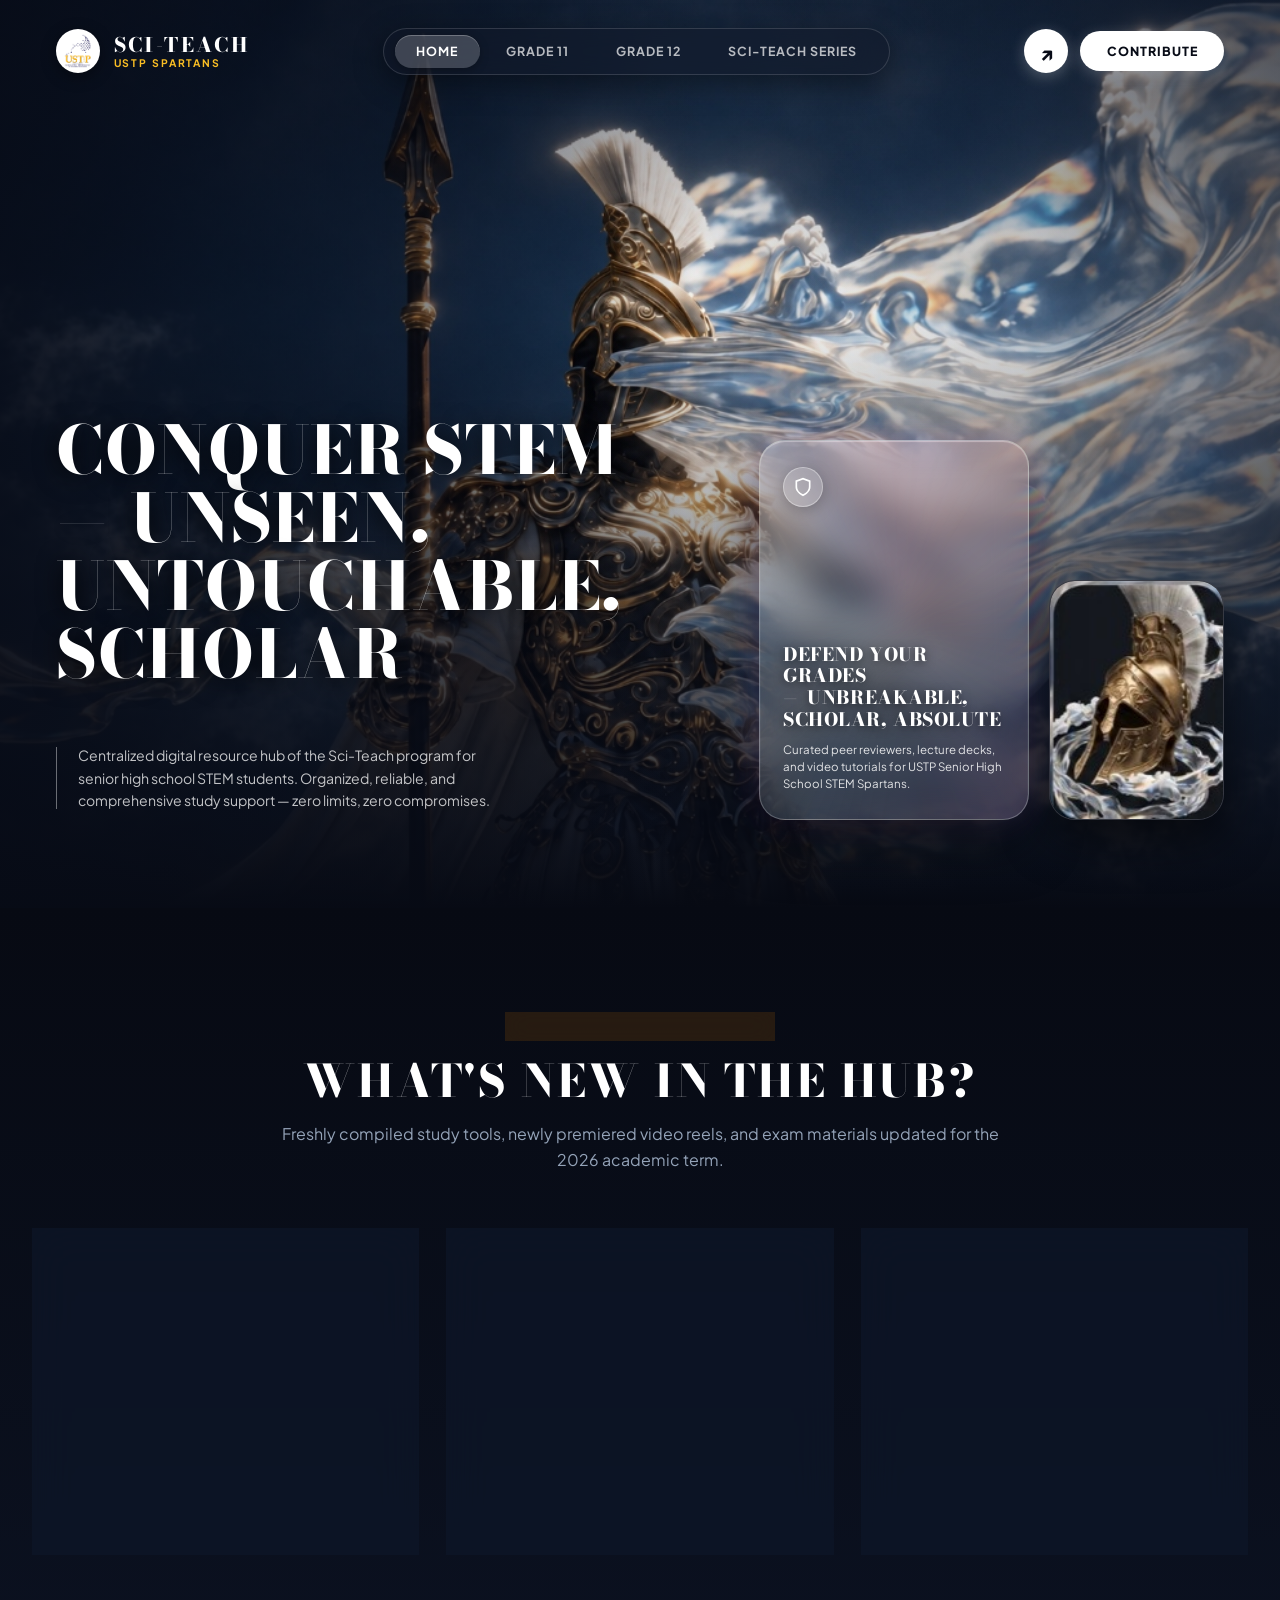
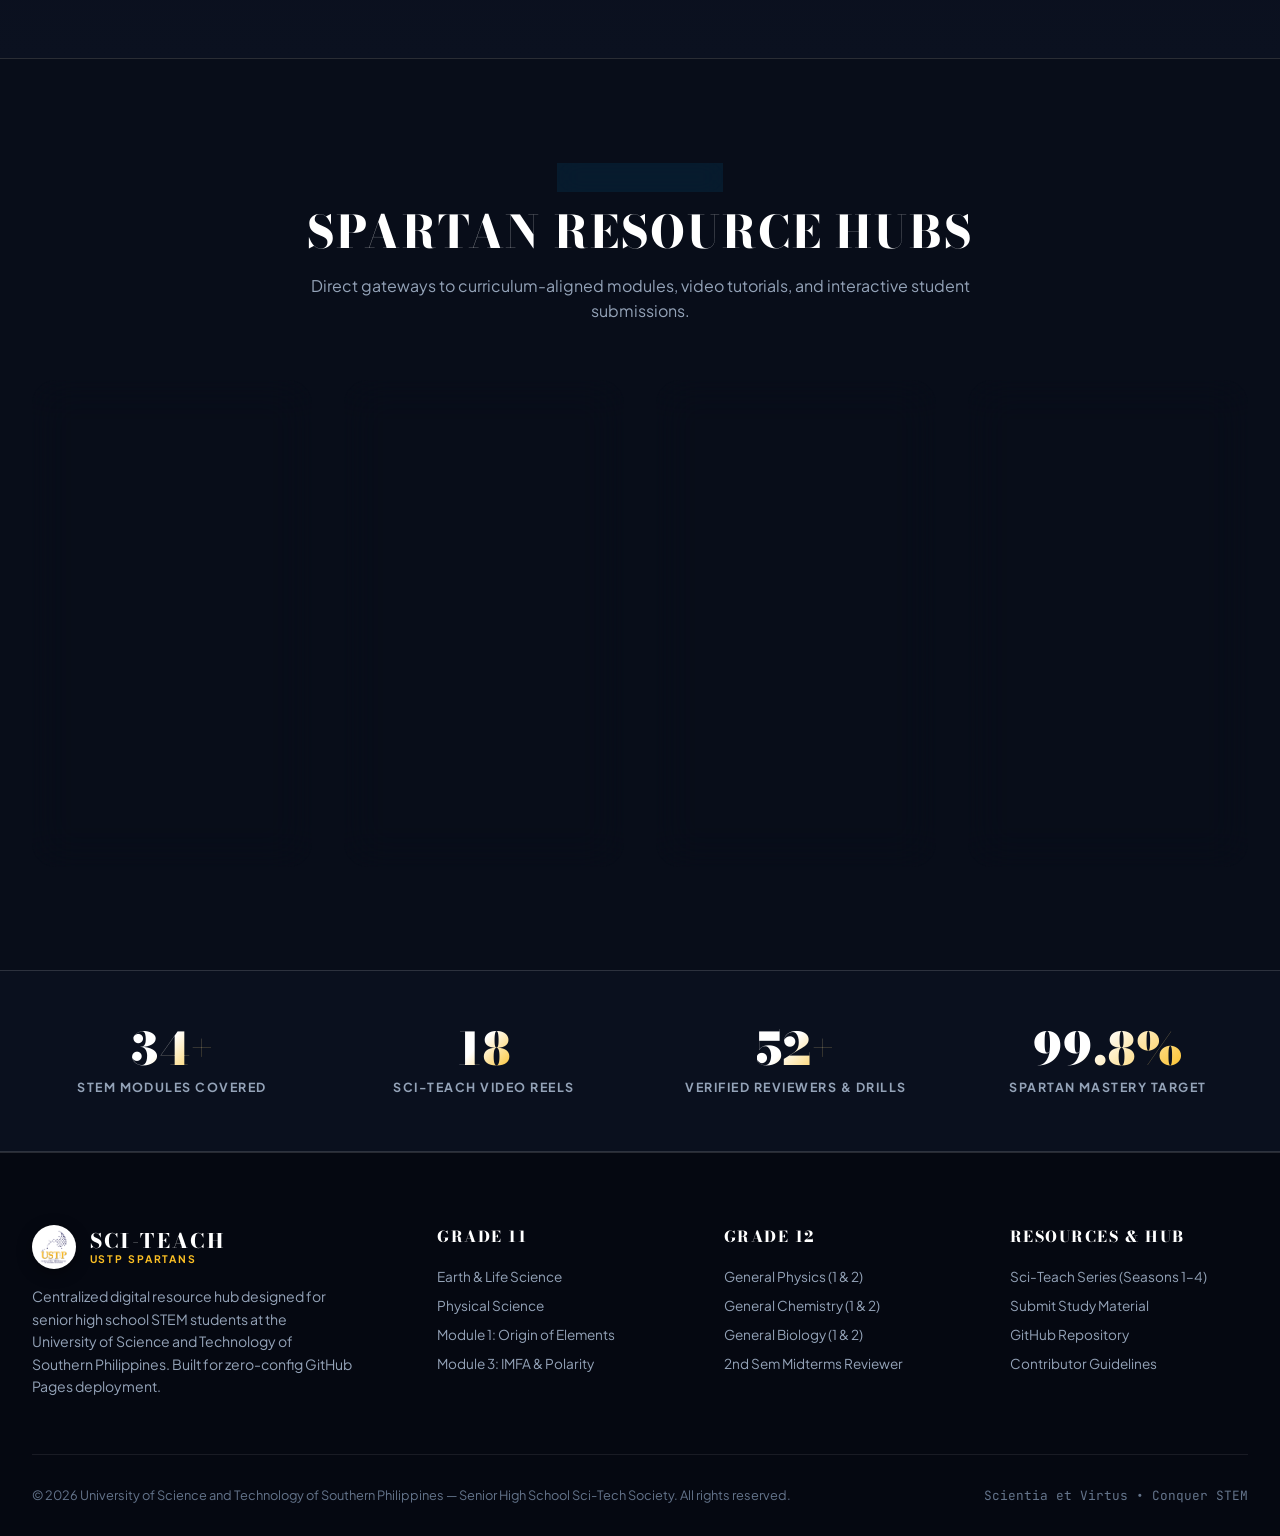
==== commit 03907adc: "update: file architecture and new assets" ====
--- a/index.html
+++ b/index.html
@@ -5,9 +5,9 @@
   <meta name="viewport" content="width=device-width, initial-scale=1.0">
   <title>Sci-Teach Library | USTP SHS STEM Digital Resource Hub</title>
   <meta name="description" content="Centralized digital resource hub of the Sci-Teach program for senior high school STEM students (Spartans) at the University of Science and Technology of Southern Philippines.">
-  <meta name="theme-color" content="#070a13">
-
-  <!-- Open Graph / Meta -->
+  <meta name="theme-color" content="#070b16">
+
+  <!-- Open Graph -->
   <meta property="og:title" content="Sci-Teach Library — Conquer STEM">
   <meta property="og:description" content="Centralized digital resource hub for USTP SHS STEM Spartans. Organized, reliable, and comprehensive study support.">
   <meta property="og:type" content="website">
@@ -21,15 +21,10 @@
   <header class="site-header" role="banner">
     <div class="nav-container">
       
-      <!-- Brand Logo Left -->
+      <!-- Brand Logo Left with Official USTP Emblem -->
       <a href="index.html" class="brand-logo" aria-label="Sci-Teach Library Home">
-        <div class="brand-icon-wrap">
-          <!-- Spartan Crest / Shield SVG -->
-          <svg width="22" height="22" viewBox="0 0 24 24" fill="none" stroke="currentColor" stroke-width="2" stroke-linecap="round" stroke-linejoin="round">
-            <path d="M12 22s8-4 8-10V5l-8-3-8 3v7c0 6 8 10 8 10z"></path>
-            <path d="M12 6v6"></path>
-            <path d="M9 10h6"></path>
-          </svg>
+        <div class="brand-emblem">
+          <img src="assets/images/ustp-logo-transparent.png" alt="USTP Logo" width="36" height="36">
         </div>
         <div class="brand-title-group">
           <span class="brand-title">Sci-Teach</span>
@@ -45,7 +40,7 @@
         <a href="series.html" class="nav-link">Sci-Teach Series</a>
       </nav>
 
-      <!-- Nav Actions Right: Circle Arrow & Distinct Pill CTA (Matches Image) -->
+      <!-- Nav Actions Right: Circle Arrow & Distinct Pill Button (Matches Reference) -->
       <div class="nav-actions">
         <a href="contribute.html" class="circle-arrow-btn" title="Submit Resources" aria-label="Submit Resources">
           ↗
@@ -93,7 +88,7 @@
     </nav>
     <div style="margin-top: auto; padding-top: 1.5rem; border-top: 1px solid rgba(255,255,255,0.1); font-size: 0.8rem; color: var(--text-subtle);">
       University of Science and Technology of Southern Philippines<br>
-      Senior High School STEM Program
+      Senior High School STEM Program ("Spartans")
     </div>
   </div>
 
@@ -101,96 +96,58 @@
     <!-- HERO / COVER BANNER (EXACT SPARTAN CINEMATIC REFERENCE) -->
     <section class="hero-cinematic" aria-label="Hero Banner">
       
-      <!-- Spartan Background Artwork -->
-      <div class="hero-backdrop" style="background-image: url('assets/images/hero-clean.jpg');" role="img" aria-label="Spartan Warrior in Celestial Storm"></div>
+      <!-- Raw Spartan Warrior Artwork Background -->
+      <div class="hero-backdrop" role="img" aria-label="Spartan Warrior in Celestial Atmosphere"></div>
       <div class="hero-overlay"></div>
-      
-      <!-- Ambient Glow Orbs -->
-      <div class="hero-glow-orb hero-glow-1"></div>
-      <div class="hero-glow-orb hero-glow-2"></div>
-
-      <div class="hero-inner">
+
+      <div class="hero-layout-grid">
         
-        <!-- Hero Left: Cinematic Serif Headline & Left-Border Subtext -->
-        <div class="hero-left">
+        <!-- Hero Left: Cinematic Serif Headline & Left-Border Subtext (Exact Reference Match) -->
+        <div class="hero-left-content">
           
-          <div class="hero-pill-tag">
-            <span class="pulse-dot"></span>
-            <span>Centralized STEM Resource Hub • USTP</span>
-          </div>
-
-          <h1 class="hero-title">
-            Conquer STEM<br>
-            <span class="headline-dash">—</span> Unseen,<br>
-            Untouchable,<br>
-            <span class="highlight-gold">Scholar</span>
+          <h1 class="hero-headline">
+            CONQUER STEM<br>
+            <span class="hero-dash">—</span> UNSEEN,<br>
+            UNTOUCHABLE,<br>
+            SCHOLAR
           </h1>
 
-          <!-- Left vertical line accent with supporting text (Matches Reference Image) -->
-          <div class="hero-desc-wrapper">
-            <p class="hero-description">
-              Welcome to the centralized digital resource hub of the <strong>Sci-Teach program</strong> for senior high school STEM students (Spartans) at the University of Science and Technology of Southern Philippines. Organized, reliable, and comprehensive study support.
+          <!-- Left vertical line accent with supporting text -->
+          <div class="hero-subtext-block">
+            <p class="hero-subtext">
+              Centralized digital resource hub of the Sci-Teach program for senior high school STEM students. Organized, reliable, and comprehensive study support — zero limits, zero compromises.
             </p>
           </div>
 
-          <!-- Hero Action Buttons -->
-          <div class="hero-actions">
-            <a href="grade-11.html" class="btn-hero-primary">
-              <svg width="18" height="18" viewBox="0 0 24 24" fill="none" stroke="currentColor" stroke-width="2"><path d="M4 19.5A2.5 2.5 0 0 1 6.5 17H20"></path><path d="M6.5 2H20v20H6.5A2.5 2.5 0 0 1 4 19.5v-15A2.5 2.5 0 0 1 6.5 2z"></path></svg>
-              <span>Grade 11 Hub</span>
-            </a>
-            <a href="grade-12.html" class="btn-hero-primary" style="background: linear-gradient(135deg, #059669, #1e3a8a); box-shadow: 0 8px 25px rgba(5, 150, 105, 0.35);">
-              <svg width="18" height="18" viewBox="0 0 24 24" fill="none" stroke="currentColor" stroke-width="2"><path d="M10 2v7.31"></path><path d="M14 9.3V1.99"></path><path d="M8.5 2h7"></path><path d="M14 9.3a6.5 6.5 0 1 1-4 0"></path><path d="M5.52 16h12.96"></path></svg>
-              <span>Grade 12 Hub</span>
-            </a>
-            <a href="series.html" class="btn-hero-secondary">
-              <svg width="18" height="18" viewBox="0 0 24 24" fill="none" stroke="currentColor" stroke-width="2"><polygon points="5 3 19 12 5 21 5 3"></polygon></svg>
-              <span>Sci-Teach Series</span>
-            </a>
-          </div>
-
-        </div>
-
-        <!-- Hero Right: Floating Glassmorphic Cards Positioned Over Warrior (Matches Mockup) -->
-        <div class="hero-right">
-          <div class="hero-widgets-cluster">
-            
-            <!-- Iridescent Holographic Card (Matching Image) -->
-            <div class="holographic-glass-card">
-              <div class="holo-icon-badge">
-                <svg width="22" height="22" viewBox="0 0 24 24" fill="none" stroke="currentColor" stroke-width="2">
-                  <path d="M12 22s8-4 8-10V5l-8-3-8 3v7c0 6 8 10 8 10z"></path>
-                </svg>
-              </div>
-              <h2 class="holo-card-title">
-                Defend Your Grades<br>
-                — Unbreakable,<br>
-                Scholar, Absolute
+        </div>
+
+        <!-- Hero Right: Floating Glassmorphic Cards (Exact Reference Match) -->
+        <div class="hero-floating-cards">
+          
+          <!-- Card 1: Iridescent Holographic Frosted Glass Card -->
+          <div class="hero-card-holo">
+            <div class="holo-shield-badge">
+              <svg width="20" height="20" viewBox="0 0 24 24" fill="none" stroke="currentColor" stroke-width="2">
+                <path d="M12 22s8-4 8-10V5l-8-3-8 3v7c0 6 8 10 8 10z"></path>
+              </svg>
+            </div>
+            <div class="holo-text-group">
+              <h2 class="holo-title">
+                DEFEND YOUR GRADES<br>
+                <span class="hero-dash">—</span> UNBREAKABLE,<br>
+                SCHOLAR, ABSOLUTE
               </h2>
-              <p class="holo-card-desc">
-                Curated peer reviewers, lecture decks, and video tutorials for USTP SHS STEM Spartans. Verified by faculty and officers.
-              </p>
-              <div class="holo-card-footer">
-                <span>OFFICIAL HUB</span>
-                <span>USTP • SHS STEM</span>
-              </div>
-            </div>
-
-            <!-- Floating Spartan Helm Status Widget (Matching Image) -->
-            <div class="spartan-helm-card">
-              <div class="helm-graphic-box">
-                <svg viewBox="0 0 24 24" fill="none" stroke="currentColor" stroke-width="1.8" stroke-linecap="round" stroke-linejoin="round">
-                  <path d="M12 2a5 5 0 0 0-5 5v3a5 5 0 0 0 10 0V7a5 5 0 0 0-5-5z"></path>
-                  <path d="M6 10v3a6 6 0 0 0 12 0v-3"></path>
-                  <path d="M9 14l3 3 3-3"></path>
-                  <line x1="12" y1="2" x2="12" y2="10"></line>
-                </svg>
-              </div>
-              <span class="helm-card-label">Spartan Status</span>
-              <span class="helm-card-sub">Active & Streamable</span>
-            </div>
-
-          </div>
+              <p class="holo-desc">
+                Curated peer reviewers, lecture decks, and video tutorials for USTP Senior High School STEM Spartans.
+              </p>
+            </div>
+          </div>
+
+          <!-- Card 2: Spartan Golden Helmet Card -->
+          <div class="hero-card-helmet">
+            <img src="assets/images/spartan-helmet.jpg" alt="Golden Spartan Helmet" loading="eager">
+          </div>
+
         </div>
 
       </div>
@@ -368,8 +325,8 @@
         
         <div class="footer-brand">
           <div class="brand-logo">
-            <div class="brand-icon-wrap">
-              <svg width="22" height="22" viewBox="0 0 24 24" fill="none" stroke="currentColor" stroke-width="2"><path d="M12 22s8-4 8-10V5l-8-3-8 3v7c0 6 8 10 8 10z"></path></svg>
+            <div class="brand-emblem">
+              <img src="assets/images/ustp-logo-transparent.png" alt="USTP Logo" width="36" height="36">
             </div>
             <div class="brand-title-group">
               <span class="brand-title">Sci-Teach</span>
--- a/assets/css/style.css
+++ b/assets/css/style.css
@@ -2,30 +2,31 @@
    SCI-TEACH LIBRARY — OFFICIAL STYLESHEET
    University of Science and Technology of Southern Philippines (USTP)
    Senior High School STEM Program ("Spartans")
-   Aesthetic: Spartan Cinematic Sci-Fi / Glassmorphism / Modern High-Tech
+   Aesthetic: Spartan Cinematic Sci-Fi / High-Contrast Luxury Tech / Glassmorphism
+   Exact Layout Reference: Spartan Warrior & Floating Glass Elements
    =================================================================== */
 
-@import url('https://fonts.googleapis.com/css2?family=Cinzel:wght@500;600;700;800;900&family=Plus+Jakarta+Sans:ital,wght@0,300;0,400;0,500;0,600;0,700;0,800;1,400;1,600&family=JetBrains+Mono:wght@400;500;600&display=swap');
+@import url('https://fonts.googleapis.com/css2?family=Bodoni+Moda:ital,opsz,wght@0,6..96,600..900;1,6..96,600..900&family=Cinzel:wght@600;700;800;900&family=Plus+Jakarta+Sans:ital,wght@0,300;0,400;0,500;0,600;0,700;0,800;1,400;1,600&family=JetBrains+Mono:wght@400;500;600&display=swap');
 
 /* --- ROOT VARIABLES & COLOR THEMES --- */
 :root {
-  /* Core Brand Colors */
-  --color-bg-dark: #070a12;
-  --color-bg-deep: #0b1120;
+  /* Core Palette */
+  --color-bg-dark: #070b16;
+  --color-bg-deep: #090e1c;
   --color-bg-card: rgba(15, 23, 42, 0.72);
   --color-bg-card-hover: rgba(30, 41, 59, 0.85);
-  
+
   --color-primary: #1e3a8a;          /* Science Blue */
   --color-primary-light: #3b82f6;
   --color-primary-glow: rgba(59, 130, 246, 0.35);
 
   /* Grade & Hub Palette */
-  --theme-g11: #0284c7;             /* Soft Sky Blue / Cyan */
+  --theme-g11: #0284c7;             /* Soft Sky Blue / Cyan (Blue Notebook) */
   --theme-g11-glow: rgba(2, 132, 199, 0.3);
   --theme-g11-light: #38bdf8;
   --theme-g11-bg: rgba(2, 132, 199, 0.12);
 
-  --theme-g12: #059669;             /* Bio/Chem Emerald Green */
+  --theme-g12: #059669;             /* Bio/Chem Green (Green Notebook) */
   --theme-g12-glow: rgba(5, 150, 105, 0.3);
   --theme-g12-light: #34d399;
   --theme-g12-bg: rgba(5, 150, 105, 0.12);
@@ -35,20 +36,20 @@
   --theme-series-light: #a78bfa;
   --theme-series-bg: rgba(124, 58, 237, 0.12);
 
-  --theme-gold: #d97706;            /* Spartan Spartan Gold / Bronze */
+  --theme-gold: #d97706;            /* Spartan Gold / Bronze */
   --theme-gold-light: #fbbf24;
   --theme-gold-glow: rgba(245, 158, 11, 0.35);
 
-  /* Glassmorphism Specs */
+  /* Glassmorphic Specs */
   --glass-bg: rgba(15, 23, 42, 0.65);
-  --glass-border: rgba(255, 255, 255, 0.12);
-  --glass-border-hover: rgba(255, 255, 255, 0.28);
-  --glass-highlight: rgba(255, 255, 255, 0.08);
+  --glass-border: rgba(255, 255, 255, 0.14);
+  --glass-border-hover: rgba(255, 255, 255, 0.3);
   --glass-blur: blur(20px);
   --glass-blur-sm: blur(12px);
 
   /* Typography */
-  --font-serif: 'Cinzel', Georgia, 'Times New Roman', serif;
+  --font-serif: 'Bodoni Moda', 'Cinzel', Georgia, serif;
+  --font-cinzel: 'Cinzel', Georgia, serif;
   --font-sans: 'Plus Jakarta Sans', system-ui, -apple-system, sans-serif;
   --font-mono: 'JetBrains Mono', monospace;
 
@@ -58,7 +59,7 @@
   --text-muted: #94a3b8;
   --text-subtle: #64748b;
 
-  /* Shadows & Radius */
+  /* Radius & Shadows */
   --radius-xs: 6px;
   --radius-sm: 10px;
   --radius-md: 16px;
@@ -68,15 +69,13 @@
   --shadow-subtle: 0 4px 20px rgba(0, 0, 0, 0.35);
   --shadow-card: 0 10px 30px -5px rgba(0, 0, 0, 0.6), 0 0 0 1px var(--glass-border);
   --shadow-glow: 0 0 35px rgba(59, 130, 246, 0.2);
-  --shadow-gold: 0 0 30px rgba(217, 119, 6, 0.25);
-
-  /* Layout */
-  --container-max: 1280px;
+
+  --container-max: 1320px;
   --header-height: 84px;
   --transition: all 0.28s cubic-bezier(0.16, 1, 0.3, 1);
 }
 
-/* --- RESET & GLOBAL STYLES --- */
+/* --- RESET & BASE --- */
 *, *::before, *::after {
   box-sizing: border-box;
   margin: 0;
@@ -90,7 +89,6 @@
   color: var(--text-main);
   font-family: var(--font-sans);
   -webkit-font-smoothing: antialiased;
-  -moz-osx-font-smoothing: grayscale;
 }
 
 body {
@@ -99,11 +97,6 @@
   flex-direction: column;
   overflow-x: hidden;
   background-color: var(--color-bg-dark);
-  background-image: 
-    radial-gradient(ellipse at 50% 0%, rgba(30, 58, 138, 0.18) 0%, transparent 60%),
-    radial-gradient(circle at 100% 30%, rgba(124, 58, 237, 0.08) 0%, transparent 50%),
-    radial-gradient(circle at 0% 70%, rgba(2, 132, 199, 0.08) 0%, transparent 50%);
-  background-attachment: fixed;
 }
 
 img {
@@ -130,33 +123,33 @@
   cursor: pointer;
 }
 
-ul, ol {
-  list-style: none;
-}
-
 .container {
   width: 100%;
   max-width: var(--container-max);
   margin: 0 auto;
-  padding: 0 1.5rem;
-}
-
-/* --- FLOATING CINEMATIC NAVIGATION (EXACT LAYOUT REFERENCE) --- */
+  padding: 0 2rem;
+}
+
+/* ===================================================================
+   TOP FLOATING GLASSMORPHIC NAVIGATION (EXACT LAYOUT REFERENCE)
+   =================================================================== */
 .site-header {
-  position: fixed;
+  position: absolute;
   top: 0;
   left: 0;
   right: 0;
   z-index: 1000;
-  padding: 1.25rem 2rem;
+  padding: 1.75rem 3.5rem;
   transition: var(--transition);
 }
 
 .site-header.scrolled {
-  padding: 0.85rem 2rem;
-  background: rgba(7, 10, 18, 0.85);
+  position: fixed;
+  padding: 1rem 3.5rem;
+  background: rgba(7, 11, 22, 0.88);
   backdrop-filter: var(--glass-blur);
-  border-bottom: 1px solid var(--glass-border);
+  -webkit-backdrop-filter: var(--glass-blur);
+  border-bottom: 1px solid rgba(255, 255, 255, 0.1);
 }
 
 .nav-container {
@@ -168,34 +161,37 @@
   gap: 1.5rem;
 }
 
-/* Brand Logo */
+/* Brand Logo (USTP Logo Emblem + Typography) */
 .brand-logo {
   display: flex;
   align-items: center;
-  gap: 0.75rem;
+  gap: 0.85rem;
   text-decoration: none;
   z-index: 10;
 }
 
-.brand-icon-wrap {
-  width: 42px;
-  height: 42px;
-  border-radius: var(--radius-full);
-  background: linear-gradient(135deg, rgba(255, 255, 255, 0.15), rgba(255, 255, 255, 0.03));
-  border: 1px solid var(--glass-border);
+.brand-emblem {
+  width: 44px;
+  height: 44px;
+  border-radius: 50%;
+  background: #ffffff;
   display: flex;
   align-items: center;
   justify-content: center;
-  color: #fff;
+  padding: 4px;
   box-shadow: 0 4px 15px rgba(0, 0, 0, 0.4);
-  backdrop-filter: var(--glass-blur-sm);
-  transition: var(--transition);
-}
-
-.brand-logo:hover .brand-icon-wrap {
-  transform: scale(1.06);
-  border-color: rgba(255, 255, 255, 0.35);
-  box-shadow: 0 0 20px var(--color-primary-glow);
+  flex-shrink: 0;
+  transition: transform 0.25s ease;
+}
+
+.brand-logo:hover .brand-emblem {
+  transform: scale(1.08);
+}
+
+.brand-emblem img {
+  width: 100%;
+  height: 100%;
+  object-fit: contain;
 }
 
 .brand-title-group {
@@ -205,7 +201,7 @@
 
 .brand-title {
   font-family: var(--font-serif);
-  font-size: 1.15rem;
+  font-size: 1.25rem;
   font-weight: 800;
   letter-spacing: 0.12em;
   color: var(--text-pure);
@@ -214,94 +210,93 @@
 }
 
 .brand-subtitle {
-  font-size: 0.68rem;
-  font-weight: 600;
+  font-size: 0.65rem;
+  font-weight: 700;
   letter-spacing: 0.18em;
   color: var(--theme-gold-light);
   text-transform: uppercase;
 }
 
-/* Center Pill Nav Bar */
+/* Centered Capsule Pill Nav (Matches Reference) */
 .center-nav-pill {
   display: flex;
   align-items: center;
-  gap: 0.35rem;
-  padding: 0.35rem 0.6rem;
-  background: rgba(15, 23, 42, 0.65);
-  border: 1px solid var(--glass-border);
+  gap: 0.25rem;
+  padding: 0.35rem 0.65rem;
+  background: rgba(18, 25, 40, 0.55);
+  border: 1px solid rgba(255, 255, 255, 0.14);
   border-radius: var(--radius-full);
   backdrop-filter: var(--glass-blur);
-  box-shadow: 0 8px 30px rgba(0, 0, 0, 0.4), inset 0 1px 0 rgba(255, 255, 255, 0.1);
+  -webkit-backdrop-filter: var(--glass-blur);
+  box-shadow: 0 8px 30px rgba(0, 0, 0, 0.4);
   transition: var(--transition);
 }
 
 .center-nav-pill:hover {
-  border-color: rgba(255, 255, 255, 0.22);
+  border-color: rgba(255, 255, 255, 0.25);
 }
 
 .nav-link {
-  padding: 0.5rem 1.15rem;
-  font-size: 0.82rem;
-  font-weight: 600;
+  padding: 0.55rem 1.35rem;
+  font-size: 0.78rem;
+  font-weight: 700;
   letter-spacing: 0.08em;
   text-transform: uppercase;
-  color: var(--text-muted);
+  color: rgba(255, 255, 255, 0.7);
   border-radius: var(--radius-full);
   transition: var(--transition);
   white-space: nowrap;
 }
 
 .nav-link:hover {
-  color: var(--text-pure);
-  background: rgba(255, 255, 255, 0.08);
+  color: #ffffff;
 }
 
 .nav-link.active {
-  color: #fff;
-  background: rgba(255, 255, 255, 0.18);
-  box-shadow: 0 2px 10px rgba(0, 0, 0, 0.3), inset 0 1px 0 rgba(255, 255, 255, 0.2);
-}
-
-/* Nav Actions (Arrow + Pill CTA) */
+  color: #ffffff;
+  background: rgba(255, 255, 255, 0.2);
+  box-shadow: 0 2px 10px rgba(0, 0, 0, 0.3), inset 0 1px 0 rgba(255, 255, 255, 0.25);
+}
+
+/* Nav Actions Right: Circle Arrow & Distinct Pill Button */
 .nav-actions {
   display: flex;
   align-items: center;
-  gap: 0.65rem;
+  gap: 0.75rem;
   z-index: 10;
 }
 
 .circle-arrow-btn {
-  width: 42px;
-  height: 42px;
+  width: 44px;
+  height: 44px;
   border-radius: var(--radius-full);
   background: #ffffff;
-  color: #0b1120;
+  color: #070b16;
   display: flex;
   align-items: center;
   justify-content: center;
-  font-size: 1.1rem;
-  font-weight: 700;
-  transition: var(--transition);
-  box-shadow: 0 4px 15px rgba(255, 255, 255, 0.2);
+  font-size: 1.25rem;
+  font-weight: 800;
+  transition: transform 0.25s ease, box-shadow 0.25s ease;
+  box-shadow: 0 4px 15px rgba(255, 255, 255, 0.25);
 }
 
 .circle-arrow-btn:hover {
   transform: scale(1.08) rotate(45deg);
-  background: #f8fafc;
-  box-shadow: 0 0 25px rgba(255, 255, 255, 0.4);
+  box-shadow: 0 6px 25px rgba(255, 255, 255, 0.45);
 }
 
 .nav-cta-pill {
-  padding: 0.65rem 1.5rem;
+  padding: 0.75rem 1.65rem;
   border-radius: var(--radius-full);
   background: #ffffff;
-  color: #0b1120;
-  font-size: 0.82rem;
-  font-weight: 700;
+  color: #070b16;
+  font-size: 0.78rem;
+  font-weight: 800;
   letter-spacing: 0.08em;
   text-transform: uppercase;
-  transition: var(--transition);
-  box-shadow: 0 4px 15px rgba(255, 255, 255, 0.15);
+  transition: transform 0.25s ease, box-shadow 0.25s ease;
+  box-shadow: 0 4px 15px rgba(255, 255, 255, 0.2);
   display: inline-flex;
   align-items: center;
   gap: 0.45rem;
@@ -309,17 +304,16 @@
 
 .nav-cta-pill:hover {
   transform: translateY(-2px);
-  background: #f1f5f9;
-  box-shadow: 0 6px 20px rgba(255, 255, 255, 0.3);
-}
-
-/* Mobile Toggle */
+  box-shadow: 0 6px 25px rgba(255, 255, 255, 0.4);
+}
+
+/* Mobile Toggle & Drawer */
 .mobile-toggle {
   display: none;
   width: 44px;
   height: 44px;
   border-radius: var(--radius-full);
-  background: var(--glass-bg);
+  background: rgba(18, 25, 40, 0.65);
   border: 1px solid var(--glass-border);
   color: #fff;
   align-items: center;
@@ -328,16 +322,15 @@
   z-index: 100;
 }
 
-/* Mobile Drawer */
 .mobile-drawer {
   position: fixed;
   inset: 0;
-  background: rgba(7, 10, 18, 0.95);
+  background: rgba(7, 11, 22, 0.96);
   backdrop-filter: blur(25px);
   z-index: 999;
   display: flex;
   flex-direction: column;
-  padding: 6rem 2rem 3rem;
+  padding: 6.5rem 2.5rem 3rem;
   transform: translateY(-100%);
   opacity: 0;
   pointer-events: none;
@@ -353,419 +346,273 @@
 .mobile-drawer-links {
   display: flex;
   flex-direction: column;
-  gap: 1.25rem;
-  margin-bottom: 2rem;
+  gap: 1.5rem;
 }
 
 .mobile-drawer-link {
   font-family: var(--font-serif);
-  font-size: 1.35rem;
+  font-size: 1.45rem;
   font-weight: 700;
-  letter-spacing: 0.08em;
+  letter-spacing: 0.06em;
   color: var(--text-muted);
   text-transform: uppercase;
   display: flex;
   align-items: center;
   justify-content: space-between;
-  padding-bottom: 0.75rem;
+  padding-bottom: 0.85rem;
   border-bottom: 1px solid rgba(255, 255, 255, 0.08);
 }
 
 .mobile-drawer-link.active,
 .mobile-drawer-link:hover {
   color: #fff;
-  border-color: var(--color-primary-light);
-}
-
-/* --- HERO COVER (EXACT SPARTAN CINEMATIC REFERENCE) --- */
+  border-color: #fff;
+}
+
+/* ===================================================================
+   HERO COVER (EXACT SPARTAN LAYOUT REFERENCE)
+   =================================================================== */
 .hero-cinematic {
   position: relative;
   min-height: 100vh;
-  display: flex;
-  align-items: center;
-  padding: calc(var(--header-height) + 3rem) 2rem 5rem;
+  width: 100%;
+  display: flex;
+  align-items: center;
+  padding: calc(var(--header-height) + 3.5rem) 3.5rem 4rem;
   overflow: hidden;
-  background-color: #070a13;
-}
-
-/* Background Artwork Layer */
+  background-color: #070b16;
+}
+
+/* Raw Spartan Warrior Backdrop (NO watermark / NO baked-in text) */
 .hero-backdrop {
   position: absolute;
   inset: 0;
   z-index: 1;
+  background-image: url('../images/spartan-raw.jpg');
   background-size: cover;
-  background-position: center right;
+  background-position: center 25%;
   background-repeat: no-repeat;
-  transition: transform 0.5s ease;
-}
-
-/* Ethereal atmosphere gradients over backdrop */
+}
+
+/* Atmospheric Vignette & Contrast Control */
 .hero-overlay {
   position: absolute;
   inset: 0;
   z-index: 2;
   background: 
-    radial-gradient(circle at 75% 45%, transparent 15%, rgba(7, 10, 19, 0.4) 40%, #070a13 85%),
-    linear-gradient(to right, #070a13 0%, rgba(7, 10, 19, 0.85) 35%, rgba(7, 10, 19, 0.2) 65%, rgba(7, 10, 19, 0.75) 100%),
-    linear-gradient(to bottom, rgba(7, 10, 19, 0.3) 0%, transparent 40%, rgba(7, 10, 19, 0.95) 90%, #070a13 100%);
+    linear-gradient(to right, 
+      rgba(7, 11, 22, 0.88) 0%, 
+      rgba(7, 11, 22, 0.5) 32%, 
+      transparent 55%, 
+      rgba(7, 11, 22, 0.15) 80%,
+      rgba(7, 11, 22, 0.5) 100%
+    ),
+    linear-gradient(to bottom, 
+      rgba(7, 11, 22, 0.45) 0%, 
+      transparent 35%, 
+      rgba(7, 11, 22, 0.85) 90%, 
+      #070a13 100%
+    );
   pointer-events: none;
 }
 
-/* Ambient glow accents */
-.hero-glow-orb {
-  position: absolute;
-  border-radius: 50%;
-  filter: blur(100px);
-  pointer-events: none;
-  z-index: 2;
-}
-
-.hero-glow-1 {
-  width: 450px;
-  height: 450px;
-  background: rgba(30, 58, 138, 0.3);
-  top: 15%;
-  left: 5%;
-}
-
-.hero-glow-2 {
-  width: 500px;
-  height: 500px;
-  background: rgba(217, 119, 6, 0.15);
-  top: 25%;
-  right: 15%;
-}
-
-/* Hero Content Grid */
-.hero-inner {
+/* Hero Content Distribution */
+.hero-layout-grid {
   position: relative;
   z-index: 10;
+  width: 100%;
   max-width: var(--container-max);
   margin: 0 auto;
-  width: 100%;
-  display: grid;
-  grid-template-columns: 1.15fr 0.85fr;
-  align-items: center;
+  display: flex;
+  align-items: flex-end;
+  justify-content: space-between;
   gap: 3rem;
-}
-
-/* Hero Left: Headline & Description */
-.hero-left {
+  min-height: calc(100vh - var(--header-height) - 7rem);
+}
+
+/* --- HERO LEFT: CINEMATIC SERIF HEADLINE & SUBTEXT (EXACT MATCH) --- */
+.hero-left-content {
   display: flex;
   flex-direction: column;
-  max-width: 680px;
-}
-
-.hero-pill-tag {
-  display: inline-flex;
-  align-items: center;
-  gap: 0.5rem;
-  padding: 0.35rem 0.95rem;
-  border-radius: var(--radius-full);
-  background: rgba(217, 119, 6, 0.12);
-  border: 1px solid rgba(245, 158, 11, 0.35);
-  color: var(--theme-gold-light);
-  font-size: 0.72rem;
-  font-weight: 700;
-  letter-spacing: 0.15em;
-  text-transform: uppercase;
-  margin-bottom: 1.5rem;
-  width: fit-content;
-  backdrop-filter: var(--glass-blur-sm);
-}
-
-.hero-pill-tag .pulse-dot {
-  width: 7px;
-  height: 7px;
-  border-radius: 50%;
-  background: var(--theme-gold-light);
-  box-shadow: 0 0 10px var(--theme-gold-light);
-  animation: pulse 2s infinite ease-in-out;
-}
-
-@keyframes pulse {
-  0%, 100% { opacity: 1; transform: scale(1); }
-  50% { opacity: 0.4; transform: scale(0.85); }
-}
-
-/* The Exact Hero Headline from Reference */
-.hero-title {
+  justify-content: flex-end;
+  max-width: 580px;
+  margin-bottom: 2rem;
+}
+
+.hero-headline {
   font-family: var(--font-serif);
-  font-size: clamp(2.8rem, 5.5vw, 4.6rem);
-  font-weight: 900;
-  line-height: 1.04;
-  letter-spacing: 0.02em;
+  font-size: clamp(3rem, 5.2vw, 4.6rem);
+  font-weight: 800;
+  line-height: 1.02;
+  letter-spacing: 0.01em;
   text-transform: uppercase;
   color: #ffffff;
-  margin-bottom: 1.75rem;
-  text-shadow: 0 8px 30px rgba(0, 0, 0, 0.8);
-}
-
-.hero-title .headline-dash {
-  color: rgba(255, 255, 255, 0.4);
+  margin-bottom: 3.5rem;
+  text-shadow: 0 4px 25px rgba(0, 0, 0, 0.85);
+}
+
+.hero-dash {
   font-weight: 400;
+  color: rgba(255, 255, 255, 0.6);
   margin-right: 0.25rem;
 }
 
-.hero-title .highlight-gold {
-  background: linear-gradient(135deg, #ffffff 30%, #fef08a 70%, #d97706 100%);
-  -webkit-background-clip: text;
-  -webkit-text-fill-color: transparent;
-  display: block;
-}
-
-/* Left vertical line accent with paragraph (Matches Image) */
-.hero-desc-wrapper {
+/* Thin Vertical Line Accent + Subtext Block (Exact Match) */
+.hero-subtext-block {
   position: relative;
-  border-left: 2px solid rgba(255, 255, 255, 0.35);
-  padding-left: 1.5rem;
-  margin-bottom: 2.25rem;
-}
-
-.hero-description {
-  font-size: clamp(0.95rem, 1.2vw, 1.08rem);
-  line-height: 1.65;
-  color: var(--text-muted);
-  font-weight: 400;
-  max-width: 560px;
-}
-
-.hero-description strong {
-  color: #fff;
-  font-weight: 600;
-}
-
-/* Hero CTA Buttons */
-.hero-actions {
-  display: flex;
-  flex-wrap: wrap;
-  align-items: center;
-  gap: 1rem;
-}
-
-.btn-hero-primary {
-  padding: 0.85rem 1.85rem;
-  border-radius: var(--radius-full);
-  background: linear-gradient(135deg, #0284c7, #1e3a8a);
-  color: #fff;
+  padding-left: 1.4rem;
+  max-width: 440px;
+}
+
+.hero-subtext-block::before {
+  content: '';
+  position: absolute;
+  left: 0;
+  top: 3px;
+  bottom: 3px;
+  width: 1px;
+  background: rgba(255, 255, 255, 0.4);
+}
+
+.hero-subtext {
+  font-family: var(--font-sans);
   font-size: 0.88rem;
-  font-weight: 700;
-  letter-spacing: 0.08em;
-  text-transform: uppercase;
-  border: 1px solid rgba(255, 255, 255, 0.2);
-  box-shadow: 0 8px 25px rgba(2, 132, 199, 0.35);
-  display: inline-flex;
-  align-items: center;
-  gap: 0.6rem;
-  transition: var(--transition);
-}
-
-.btn-hero-primary:hover {
-  transform: translateY(-2px);
-  box-shadow: 0 12px 30px rgba(2, 132, 199, 0.5);
-  border-color: rgba(255, 255, 255, 0.4);
-}
-
-.btn-hero-secondary {
-  padding: 0.85rem 1.75rem;
-  border-radius: var(--radius-full);
-  background: rgba(15, 23, 42, 0.6);
-  color: var(--text-main);
-  font-size: 0.88rem;
-  font-weight: 600;
-  letter-spacing: 0.06em;
-  text-transform: uppercase;
-  border: 1px solid var(--glass-border);
-  backdrop-filter: var(--glass-blur-sm);
-  display: inline-flex;
-  align-items: center;
-  gap: 0.5rem;
-  transition: var(--transition);
-}
-
-.btn-hero-secondary:hover {
-  background: rgba(30, 41, 59, 0.8);
-  color: #fff;
-  border-color: rgba(255, 255, 255, 0.3);
-  transform: translateY(-2px);
-}
-
-/* Hero Right: Floating Glassmorphic Cards (Exact Mockup Match) */
-.hero-right {
-  display: flex;
-  flex-direction: column;
-  align-items: flex-end;
-  gap: 1.5rem;
-  position: relative;
-}
-
-.hero-widgets-cluster {
+  line-height: 1.6;
+  color: rgba(255, 255, 255, 0.75);
+}
+
+/* --- HERO RIGHT: FLOATING GLASS CARDS (EXACT MATCH) --- */
+.hero-floating-cards {
   display: flex;
   align-items: flex-end;
   gap: 1.25rem;
-  width: 100%;
-  justify-content: flex-end;
-}
-
-/* Large Iridescent Holographic Card (Matching Image) */
-.holographic-glass-card {
-  width: 290px;
+  margin-bottom: 1.5rem;
+  flex-shrink: 0;
+}
+
+/* Card 1: Iridescent Holographic Card (Frosted over liquid silk) */
+.hero-card-holo {
+  width: 270px;
+  height: 380px;
+  border-radius: 26px;
   background: linear-gradient(145deg, 
-    rgba(255, 255, 255, 0.16) 0%, 
+    rgba(255, 255, 255, 0.2) 0%, 
     rgba(255, 255, 255, 0.04) 40%, 
-    rgba(147, 197, 253, 0.1) 70%, 
-    rgba(192, 132, 252, 0.12) 100%
+    rgba(147, 197, 253, 0.12) 70%, 
+    rgba(216, 180, 254, 0.16) 100%
   );
-  backdrop-filter: blur(25px);
-  -webkit-backdrop-filter: blur(25px);
-  border: 1px solid rgba(255, 255, 255, 0.25);
-  border-radius: var(--radius-lg);
-  padding: 1.75rem 1.5rem;
+  backdrop-filter: blur(16px);
+  -webkit-backdrop-filter: blur(16px);
+  border: 1px solid rgba(255, 255, 255, 0.28);
   box-shadow: 
-    0 20px 45px rgba(0, 0, 0, 0.5), 
-    inset 0 1px 1px rgba(255, 255, 255, 0.35),
-    0 0 25px rgba(168, 85, 247, 0.15);
+    0 25px 50px rgba(0, 0, 0, 0.5), 
+    inset 0 1px 1px rgba(255, 255, 255, 0.4),
+    0 0 35px rgba(168, 85, 247, 0.15);
+  padding: 1.65rem 1.45rem;
+  display: flex;
+  flex-direction: column;
+  justify-content: space-between;
   position: relative;
   overflow: hidden;
-  transition: var(--transition);
-  animation: floatSlow 6s ease-in-out infinite;
-}
-
-.holographic-glass-card::before {
+  transition: transform 0.35s ease, box-shadow 0.35s ease;
+}
+
+.hero-card-holo::before {
   content: '';
   position: absolute;
   inset: -100%;
   background: conic-gradient(
     from 180deg at 50% 50%,
     rgba(255, 255, 255, 0) 0deg,
-    rgba(255, 255, 255, 0.12) 60deg,
-    rgba(147, 197, 253, 0.2) 120deg,
-    rgba(244, 114, 182, 0.15) 180deg,
+    rgba(255, 255, 255, 0.08) 60deg,
+    rgba(147, 197, 253, 0.15) 120deg,
+    rgba(244, 114, 182, 0.12) 180deg,
     rgba(255, 255, 255, 0) 360deg
   );
   filter: blur(20px);
   pointer-events: none;
-  animation: rotateShimmer 10s linear infinite;
-}
-
-@keyframes rotateShimmer {
+  animation: rotateSheen 12s linear infinite;
+}
+
+@keyframes rotateSheen {
   0% { transform: rotate(0deg); }
   100% { transform: rotate(360deg); }
 }
 
-@keyframes floatSlow {
-  0%, 100% { transform: translateY(0); }
-  50% { transform: translateY(-8px); }
-}
-
-.holographic-glass-card:hover {
-  transform: translateY(-6px) scale(1.02);
-  border-color: rgba(255, 255, 255, 0.4);
-  box-shadow: 0 25px 50px rgba(0, 0, 0, 0.6), 0 0 30px rgba(147, 197, 253, 0.25);
-}
-
-.holo-icon-badge {
-  width: 44px;
-  height: 44px;
-  border-radius: var(--radius-sm);
-  background: rgba(255, 255, 255, 0.15);
-  border: 1px solid rgba(255, 255, 255, 0.3);
+.hero-card-holo:hover {
+  transform: translateY(-6px);
+  box-shadow: 0 30px 60px rgba(0, 0, 0, 0.65), 0 0 45px rgba(147, 197, 253, 0.25);
+}
+
+.holo-shield-badge {
+  width: 40px;
+  height: 40px;
+  border-radius: 50%;
+  background: rgba(255, 255, 255, 0.18);
+  border: 1px solid rgba(255, 255, 255, 0.35);
   display: flex;
   align-items: center;
   justify-content: center;
   color: #fff;
-  font-size: 1.25rem;
-  margin-bottom: 3.5rem;
-  box-shadow: 0 4px 15px rgba(0, 0, 0, 0.2);
-}
-
-.holo-card-title {
+  box-shadow: 0 4px 15px rgba(0, 0, 0, 0.25);
+  position: relative;
+  z-index: 2;
+}
+
+.holo-title {
   font-family: var(--font-serif);
   font-size: 1.15rem;
   font-weight: 800;
-  line-height: 1.15;
-  letter-spacing: 0.05em;
+  line-height: 1.18;
+  letter-spacing: 0.03em;
   text-transform: uppercase;
   color: #ffffff;
-  margin-bottom: 0.75rem;
-  text-shadow: 0 2px 10px rgba(0, 0, 0, 0.5);
-}
-
-.holo-card-desc {
-  font-size: 0.75rem;
+  margin-bottom: 0.65rem;
+  text-shadow: 0 2px 10px rgba(0, 0, 0, 0.6);
+  position: relative;
+  z-index: 2;
+}
+
+.holo-desc {
+  font-size: 0.72rem;
   line-height: 1.5;
   color: rgba(255, 255, 255, 0.85);
-  margin-bottom: 1rem;
-}
-
-.holo-card-footer {
-  display: flex;
-  align-items: center;
-  justify-content: space-between;
-  padding-top: 0.75rem;
-  border-top: 1px solid rgba(255, 255, 255, 0.15);
-  font-size: 0.7rem;
-  color: rgba(255, 255, 255, 0.7);
-  font-family: var(--font-mono);
-}
-
-/* Secondary Floating Card (Spartan Helm Widget) */
-.spartan-helm-card {
+  position: relative;
+  z-index: 2;
+}
+
+/* Card 2: Spartan Golden Helmet Card (Exact Crop from Mockup) */
+.hero-card-helmet {
   width: 175px;
-  background: rgba(11, 17, 32, 0.75);
-  backdrop-filter: blur(20px);
-  border: 1px solid rgba(255, 255, 255, 0.15);
-  border-radius: var(--radius-md);
-  padding: 1.25rem 1rem;
-  box-shadow: 0 15px 35px rgba(0, 0, 0, 0.5), inset 0 1px 0 rgba(255, 255, 255, 0.15);
-  display: flex;
-  flex-direction: column;
-  align-items: center;
-  text-align: center;
-  animation: floatSlowAlt 7s ease-in-out infinite;
-}
-
-@keyframes floatSlowAlt {
-  0%, 100% { transform: translateY(0); }
-  50% { transform: translateY(6px); }
-}
-
-.helm-graphic-box {
-  width: 72px;
-  height: 72px;
-  border-radius: var(--radius-md);
-  background: linear-gradient(135deg, rgba(217, 119, 6, 0.25), rgba(15, 23, 42, 0.8));
-  border: 1px solid rgba(245, 158, 11, 0.3);
+  height: 240px;
+  border-radius: 26px;
+  background: rgba(8, 12, 22, 0.88);
+  border: 1px solid rgba(255, 255, 255, 0.18);
+  box-shadow: 0 20px 45px rgba(0, 0, 0, 0.6), inset 0 1px 0 rgba(255, 255, 255, 0.15);
+  overflow: hidden;
   display: flex;
   align-items: center;
   justify-content: center;
-  margin-bottom: 0.85rem;
-  box-shadow: 0 0 20px rgba(217, 119, 6, 0.2);
-}
-
-.helm-graphic-box svg {
-  width: 44px;
-  height: 44px;
-  color: var(--theme-gold-light);
-}
-
-.helm-card-label {
-  font-family: var(--font-serif);
-  font-size: 0.8rem;
-  font-weight: 700;
-  text-transform: uppercase;
-  letter-spacing: 0.08em;
-  color: #fff;
-  margin-bottom: 0.25rem;
-}
-
-.helm-card-sub {
-  font-size: 0.68rem;
-  color: var(--text-muted);
-  font-family: var(--font-mono);
-}
-
-/* --- SECTION COMMON HEADINGS --- */
+  transition: transform 0.35s ease;
+  flex-shrink: 0;
+}
+
+.hero-card-helmet:hover {
+  transform: translateY(-6px);
+  border-color: rgba(255, 255, 255, 0.35);
+  box-shadow: 0 25px 50px rgba(0, 0, 0, 0.7);
+}
+
+.hero-card-helmet img {
+  width: 100%;
+  height: 100%;
+  object-fit: cover;
+  border-radius: 24px;
+}
+
+/* ===================================================================
+   SECTION HEADINGS & BADGES
+   =================================================================== */
 .section-header {
   text-align: center;
   max-width: 720px;
@@ -827,10 +674,12 @@
   color: var(--text-muted);
 }
 
-/* --- "WHAT'S NEW?" ANNOUNCEMENTS SECTION --- */
+/* ===================================================================
+   "WHAT'S NEW?" ANNOUNCEMENTS SECTION
+   =================================================================== */
 .whats-new-section {
   position: relative;
-  padding: 6rem 0;
+  padding: 6.5rem 0;
   background: linear-gradient(180deg, #070a13 0%, #0b1120 100%);
   border-bottom: 1px solid var(--glass-border);
 }
@@ -854,26 +703,10 @@
   justify-content: space-between;
 }
 
-.announcement-card::before {
-  content: '';
-  position: absolute;
-  top: 0;
-  left: 1.5rem;
-  right: 1.5rem;
-  height: 2px;
-  background: linear-gradient(90deg, transparent, rgba(255, 255, 255, 0.3), transparent);
-  opacity: 0;
-  transition: var(--transition);
-}
-
 .announcement-card:hover {
   transform: translateY(-4px);
   border-color: rgba(255, 255, 255, 0.28);
   box-shadow: var(--shadow-card), var(--shadow-glow);
-}
-
-.announcement-card:hover::before {
-  opacity: 1;
 }
 
 .ann-card-header {
@@ -934,7 +767,9 @@
   gap: 0.6rem;
 }
 
-/* --- HUB SHORTCUT CARDS (NOTEBOOK & PORTAL THEMES) --- */
+/* ===================================================================
+   HUB SHORTCUT CARDS (NOTEBOOKS & GATEWAYS)
+   =================================================================== */
 .hub-shortcuts-section {
   position: relative;
   padding: 6.5rem 0;
@@ -1049,7 +884,6 @@
   box-shadow: 0 20px 40px -10px rgba(217, 119, 6, 0.35);
 }
 
-/* Shortcut Card Content */
 .shortcut-top {
   display: flex;
   align-items: center;
@@ -1159,7 +993,9 @@
   transform: translateX(5px);
 }
 
-/* --- STATS / SPARTAN EXCELLENCE STRIP --- */
+/* ===================================================================
+   STATS STRIP
+   =================================================================== */
 .stats-strip {
   padding: 3.5rem 0;
   background: rgba(11, 17, 32, 0.85);
@@ -1200,7 +1036,9 @@
   color: var(--text-muted);
 }
 
-/* --- INNER PAGE HERO HEADER --- */
+/* ===================================================================
+   INNER PAGE HERO HEADERS
+   =================================================================== */
 .page-hero {
   position: relative;
   padding: calc(var(--header-height) + 3.5rem) 2rem 4rem;
@@ -1228,14 +1066,16 @@
 }
 
 .page-description {
-  font-size: 1.1rem;
+  font-size: 1.05rem;
   color: var(--text-muted);
   max-width: 720px;
   line-height: 1.6;
   margin-bottom: 2rem;
 }
 
-/* --- SEARCH & FILTER CONTROLS BAR --- */
+/* ===================================================================
+   CONTROLS BAR & FILTERS
+   =================================================================== */
 .controls-bar {
   display: flex;
   flex-wrap: wrap;
@@ -1295,7 +1135,6 @@
   display: block;
 }
 
-/* Tab Selector Pills */
 .filter-tabs-row {
   display: flex;
   flex-wrap: wrap;
@@ -1342,7 +1181,6 @@
   box-shadow: 0 4px 20px var(--theme-series-glow);
 }
 
-/* Category Filter Chips */
 .category-filter-chips {
   display: flex;
   flex-wrap: wrap;
@@ -1376,7 +1214,9 @@
   border-color: rgba(255, 255, 255, 0.3);
 }
 
-/* --- MODULE CONTENT & RESOURCE CARDS --- */
+/* ===================================================================
+   MODULE & TABLE RENDERING
+   =================================================================== */
 .module-accordion-card {
   background: var(--glass-bg);
   border: 1px solid var(--glass-border);
@@ -1463,7 +1303,6 @@
   gap: 0.35rem;
 }
 
-/* Resources Table / Grid inside Module */
 .resources-table-wrap {
   width: 100%;
   overflow-x: auto;
@@ -1577,7 +1416,9 @@
   border-color: #ffffff;
 }
 
-/* --- SCI-TEACH SERIES REELS HUB GRID --- */
+/* ===================================================================
+   SERIES REELS GRID
+   =================================================================== */
 .series-reels-grid {
   display: grid;
   grid-template-columns: repeat(auto-fill, minmax(300px, 1fr));
@@ -1611,13 +1452,6 @@
   justify-content: center;
   overflow: hidden;
   border-bottom: 1px solid rgba(255, 255, 255, 0.1);
-}
-
-.episode-thumbnail-wrap::before {
-  content: '';
-  position: absolute;
-  inset: 0;
-  background: radial-gradient(circle at center, rgba(124, 58, 237, 0.25) 0%, transparent 70%);
 }
 
 .play-circle-overlay {
@@ -1736,7 +1570,9 @@
   box-shadow: 0 6px 20px rgba(124, 58, 237, 0.4);
 }
 
-/* --- CONTRIBUTION PORTAL STYLING --- */
+/* ===================================================================
+   CONTRIBUTION PORTAL FORM
+   =================================================================== */
 .contribute-grid {
   display: grid;
   grid-template-columns: 1.35fr 0.85fr;
@@ -1840,7 +1676,6 @@
   background: linear-gradient(135deg, #f59e0b, #d97706);
 }
 
-/* Sidebar Guidelines Card */
 .guidelines-card {
   background: var(--glass-bg);
   border: 1px solid var(--glass-border);
@@ -1877,7 +1712,6 @@
   margin-top: 0.2rem;
 }
 
-/* Student's Submissions on this Device */
 .recent-submissions-card {
   margin-top: 2rem;
   background: rgba(11, 17, 32, 0.65);
@@ -1904,7 +1738,9 @@
   gap: 1rem;
 }
 
-/* --- INTERACTIVE MODAL VIEWER --- */
+/* ===================================================================
+   MODAL & TOASTS
+   =================================================================== */
 .modal-overlay {
   position: fixed;
   inset: 0;
@@ -1964,7 +1800,6 @@
   background: rgba(255, 255, 255, 0.2);
 }
 
-/* --- TOAST NOTIFICATIONS --- */
 .toast-container {
   position: fixed;
   bottom: 2rem;
@@ -1996,7 +1831,9 @@
   to { transform: translateX(0); opacity: 1; }
 }
 
-/* --- FOOTER --- */
+/* ===================================================================
+   FOOTER
+   =================================================================== */
 .site-footer {
   margin-top: auto;
   background: #050811;
@@ -2058,20 +1895,28 @@
   color: var(--text-subtle);
 }
 
-/* --- RESPONSIVE MEDIA QUERIES --- */
-@media (max-width: 1080px) {
-  .hero-inner {
-    grid-template-columns: 1fr;
-    gap: 3.5rem;
+/* ===================================================================
+   RESPONSIVE BREAKPOINTS (MOBILE-FIRST POLISH)
+   =================================================================== */
+@media (max-width: 1140px) {
+  .site-header {
+    padding: 1.25rem 2rem;
   }
-
-  .hero-right {
-    align-items: center;
-    width: 100%;
+  
+  .hero-cinematic {
+    padding: calc(var(--header-height) + 2rem) 2rem 3.5rem;
   }
 
-  .hero-widgets-cluster {
-    justify-content: center;
+  .hero-layout-grid {
+    flex-direction: column;
+    align-items: flex-start;
+    justify-content: flex-end;
+    gap: 3rem;
+  }
+
+  .hero-floating-cards {
+    align-self: flex-start;
+    margin-right: 0;
   }
 
   .footer-grid {
@@ -2090,11 +1935,32 @@
   }
 
   .site-header {
-    padding: 1rem 1.25rem;
+    padding: 1rem 1.5rem;
   }
 
   .hero-cinematic {
-    padding: calc(var(--header-height) + 1.5rem) 1.25rem 4rem;
+    padding: calc(var(--header-height) + 1.5rem) 1.5rem 3.5rem;
+  }
+
+  .hero-headline {
+    font-size: 2.8rem;
+    margin-bottom: 2rem;
+  }
+
+  .hero-floating-cards {
+    flex-wrap: wrap;
+    width: 100%;
+  }
+
+  .hero-card-holo {
+    width: 100%;
+    max-width: 320px;
+    height: 320px;
+  }
+
+  .hero-card-helmet {
+    width: 160px;
+    height: 220px;
   }
 
   .contribute-grid {
@@ -2107,19 +1973,23 @@
 }
 
 @media (max-width: 580px) {
-  .hero-title {
-    font-size: 2.5rem;
+  .hero-headline {
+    font-size: 2.3rem;
   }
 
-  .hero-widgets-cluster {
+  .hero-subtext-block {
+    max-width: 100%;
+  }
+
+  .hero-floating-cards {
     flex-direction: column;
-    align-items: center;
+    align-items: flex-start;
   }
 
-  .holographic-glass-card,
-  .spartan-helm-card {
+  .hero-card-holo,
+  .hero-card-helmet {
     width: 100%;
-    max-width: 340px;
+    max-width: 100%;
   }
 
   .footer-grid {
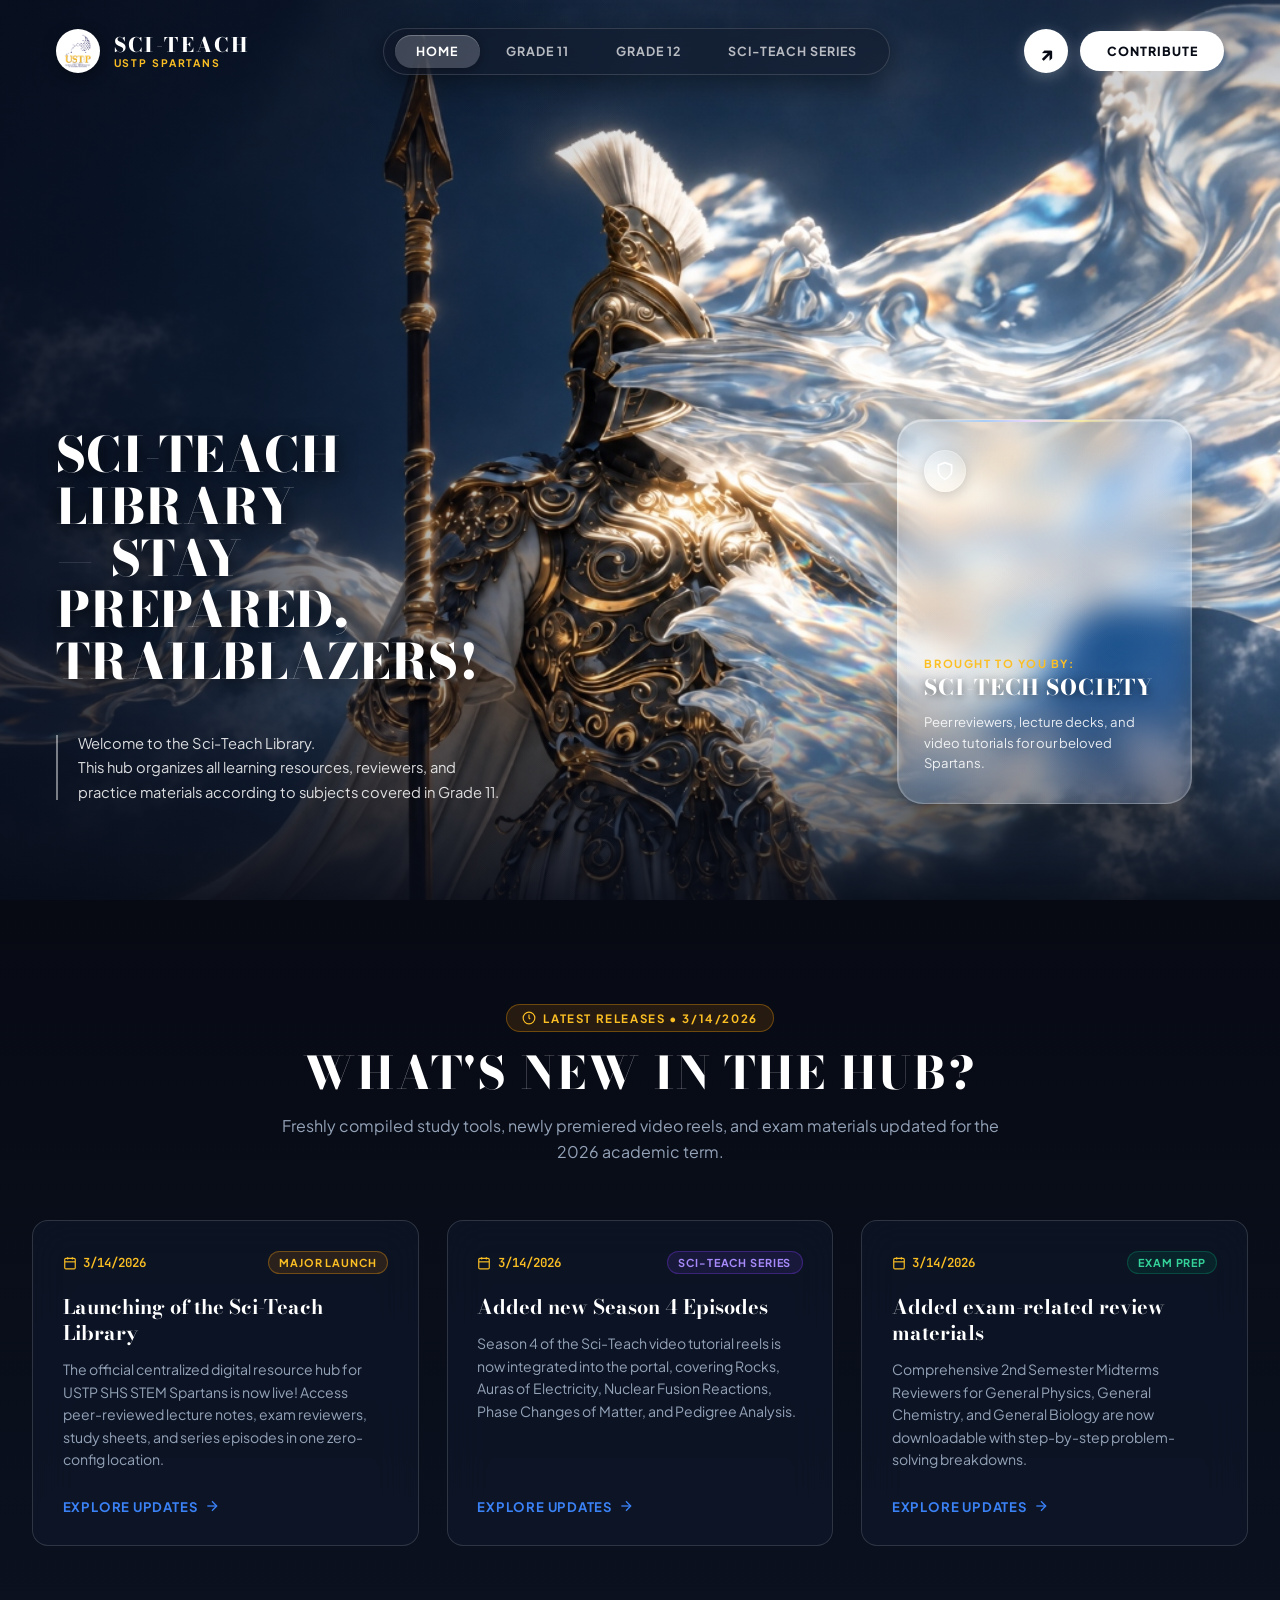
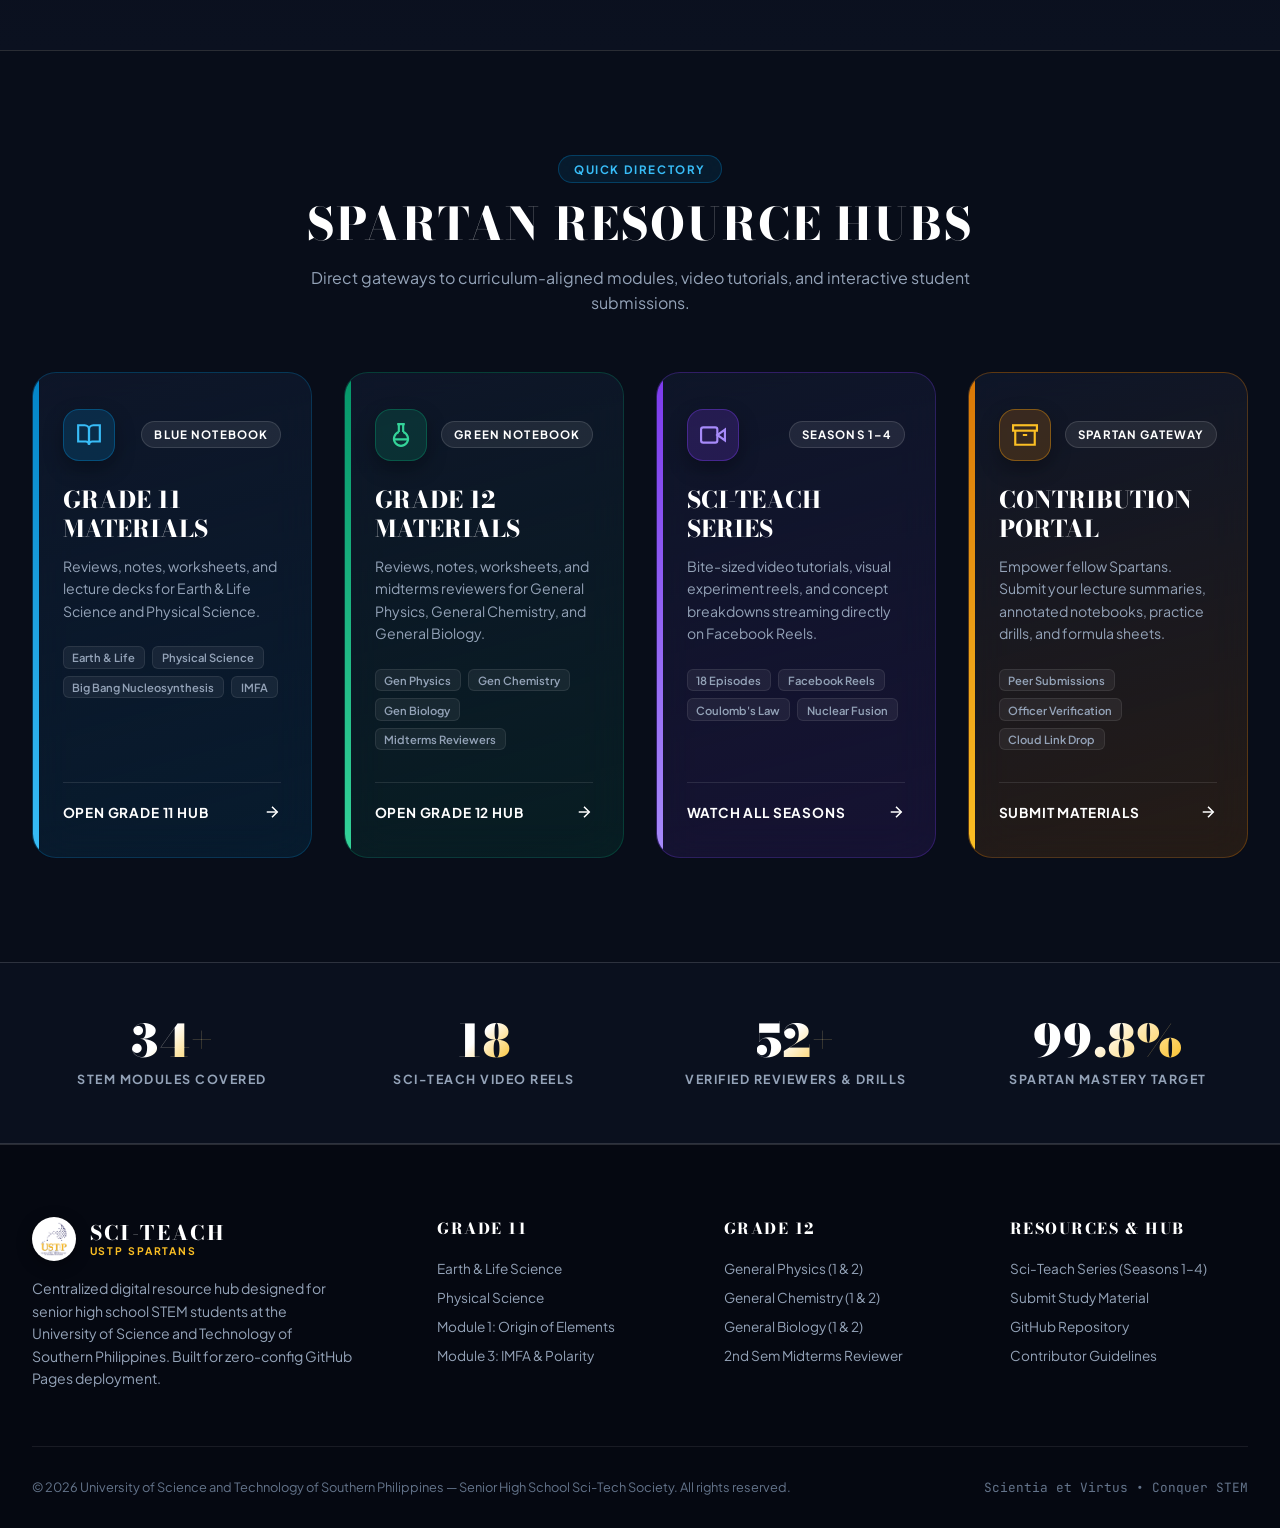
==== commit 2cdb5745: "your description of changes here" ====
--- a/index.html
+++ b/index.html
@@ -8,7 +8,7 @@
   <meta name="theme-color" content="#070b16">
 
   <!-- Open Graph -->
-  <meta property="og:title" content="Sci-Teach Library — Conquer STEM">
+  <meta property="og:title" content="Sci-Teach Library — Stay Prepared, Trailblazers!">
   <meta property="og:description" content="Centralized digital resource hub for USTP SHS STEM Spartans. Organized, reliable, and comprehensive study support.">
   <meta property="og:type" content="website">
 
@@ -106,25 +106,25 @@
         <div class="hero-left-content">
           
           <h1 class="hero-headline">
-            CONQUER STEM<br>
-            <span class="hero-dash">—</span> UNSEEN,<br>
-            UNTOUCHABLE,<br>
-            SCHOLAR
+            SCI-TEACH LIBRARY<br>
+            <span class="hero-dash">—</span> STAY PREPARED,<br>
+            TRAILBLAZERS!
           </h1>
 
           <!-- Left vertical line accent with supporting text -->
           <div class="hero-subtext-block">
             <p class="hero-subtext">
-              Centralized digital resource hub of the Sci-Teach program for senior high school STEM students. Organized, reliable, and comprehensive study support — zero limits, zero compromises.
+              Welcome to the Sci-Teach Library.<br>
+              This hub organizes all learning resources, reviewers, and practice materials according to subjects covered in Grade 11.
             </p>
           </div>
 
         </div>
 
-        <!-- Hero Right: Floating Glassmorphic Cards (Exact Reference Match) -->
+        <!-- Hero Right: Refined Single Liquid-Glass Card (Exact Reference Match) -->
         <div class="hero-floating-cards">
           
-          <!-- Card 1: Iridescent Holographic Frosted Glass Card -->
+          <!-- Card 1: Iridescent Holographic Liquid-Glass Card -->
           <div class="hero-card-holo">
             <div class="holo-shield-badge">
               <svg width="20" height="20" viewBox="0 0 24 24" fill="none" stroke="currentColor" stroke-width="2">
@@ -132,20 +132,12 @@
               </svg>
             </div>
             <div class="holo-text-group">
-              <h2 class="holo-title">
-                DEFEND YOUR GRADES<br>
-                <span class="hero-dash">—</span> UNBREAKABLE,<br>
-                SCHOLAR, ABSOLUTE
-              </h2>
+              <span class="holo-eyebrow">BROUGHT TO YOU BY:</span>
+              <h2 class="holo-title">SCI-TECH SOCIETY</h2>
               <p class="holo-desc">
-                Curated peer reviewers, lecture decks, and video tutorials for USTP Senior High School STEM Spartans.
-              </p>
-            </div>
-          </div>
-
-          <!-- Card 2: Spartan Golden Helmet Card -->
-          <div class="hero-card-helmet">
-            <img src="assets/images/spartan-helmet.jpg" alt="Golden Spartan Helmet" loading="eager">
+                Peer reviewers, lecture decks, and video tutorials for our beloved Spartans.
+              </p>
+            </div>
           </div>
 
         </div>
--- a/assets/css/style.css
+++ b/assets/css/style.css
@@ -370,7 +370,7 @@
 }
 
 /* ===================================================================
-   HERO COVER (EXACT SPARTAN LAYOUT REFERENCE)
+   HERO COVER (EXACT SPARTAN LAYOUT & COMPOSITION REFERENCE)
    =================================================================== */
 .hero-cinematic {
   position: relative;
@@ -378,40 +378,40 @@
   width: 100%;
   display: flex;
   align-items: center;
-  padding: calc(var(--header-height) + 3.5rem) 3.5rem 4rem;
+  padding: calc(var(--header-height) + 2rem) 3.5rem 4rem;
   overflow: hidden;
   background-color: #070b16;
 }
 
-/* Raw Spartan Warrior Backdrop (NO watermark / NO baked-in text) */
+/* Raw Spartan Warrior Backdrop (Bright, Vivid & Visible) */
 .hero-backdrop {
   position: absolute;
   inset: 0;
   z-index: 1;
   background-image: url('../images/spartan-raw.jpg');
   background-size: cover;
-  background-position: center 25%;
+  background-position: center 20%;
   background-repeat: no-repeat;
 }
 
-/* Atmospheric Vignette & Contrast Control */
+/* Directional Navy Gradient: strongest behind headline on left, fading smoothly toward center */
 .hero-overlay {
   position: absolute;
   inset: 0;
   z-index: 2;
   background: 
     linear-gradient(to right, 
-      rgba(7, 11, 22, 0.88) 0%, 
-      rgba(7, 11, 22, 0.5) 32%, 
-      transparent 55%, 
-      rgba(7, 11, 22, 0.15) 80%,
-      rgba(7, 11, 22, 0.5) 100%
+      rgba(7, 12, 26, 0.82) 0%, 
+      rgba(7, 12, 26, 0.62) 20%, 
+      rgba(7, 12, 26, 0.25) 36%, 
+      transparent 50%, 
+      transparent 100%
     ),
     linear-gradient(to bottom, 
-      rgba(7, 11, 22, 0.45) 0%, 
-      transparent 35%, 
-      rgba(7, 11, 22, 0.85) 90%, 
-      #070a13 100%
+      rgba(7, 12, 26, 0.35) 0%, 
+      transparent 20%, 
+      transparent 75%, 
+      rgba(7, 11, 22, 0.88) 100%
     );
   pointer-events: none;
 }
@@ -426,34 +426,35 @@
   display: flex;
   align-items: flex-end;
   justify-content: space-between;
-  gap: 3rem;
-  min-height: calc(100vh - var(--header-height) - 7rem);
-}
-
-/* --- HERO LEFT: CINEMATIC SERIF HEADLINE & SUBTEXT (EXACT MATCH) --- */
+  gap: 2.5rem;
+  min-height: calc(100vh - var(--header-height) - 6rem);
+}
+
+/* --- HERO LEFT: ~40% WIDTH, INTENTIONAL 3-LINE HEADLINE (KEEPS FACE/HELMET VISIBLE) --- */
 .hero-left-content {
   display: flex;
   flex-direction: column;
   justify-content: flex-end;
-  max-width: 580px;
+  width: 42%;
+  max-width: 530px;
   margin-bottom: 2rem;
 }
 
 .hero-headline {
   font-family: var(--font-serif);
-  font-size: clamp(3rem, 5.2vw, 4.6rem);
+  font-size: clamp(2.4rem, 3.8vw, 3.75rem);
   font-weight: 800;
-  line-height: 1.02;
+  line-height: 1.06;
   letter-spacing: 0.01em;
   text-transform: uppercase;
   color: #ffffff;
-  margin-bottom: 3.5rem;
-  text-shadow: 0 4px 25px rgba(0, 0, 0, 0.85);
+  margin-bottom: 2.75rem;
+  text-shadow: 0 4px 20px rgba(0, 0, 0, 0.85);
 }
 
 .hero-dash {
   font-weight: 400;
-  color: rgba(255, 255, 255, 0.6);
+  color: rgba(255, 255, 255, 0.65);
   margin-right: 0.25rem;
 }
 
@@ -461,54 +462,62 @@
 .hero-subtext-block {
   position: relative;
   padding-left: 1.4rem;
-  max-width: 440px;
+  max-width: 460px;
 }
 
 .hero-subtext-block::before {
   content: '';
   position: absolute;
   left: 0;
-  top: 3px;
-  bottom: 3px;
-  width: 1px;
-  background: rgba(255, 255, 255, 0.4);
+  top: 4px;
+  bottom: 4px;
+  width: 1.5px;
+  background: rgba(255, 255, 255, 0.45);
 }
 
 .hero-subtext {
   font-family: var(--font-sans);
-  font-size: 0.88rem;
-  line-height: 1.6;
-  color: rgba(255, 255, 255, 0.75);
-}
-
-/* --- HERO RIGHT: FLOATING GLASS CARDS (EXACT MATCH) --- */
+  font-size: 0.92rem;
+  line-height: 1.65;
+  color: rgba(255, 255, 255, 0.85);
+}
+
+/* --- HERO RIGHT: REFINED SINGLE LIQUID-GLASS CARD --- */
 .hero-floating-cards {
   display: flex;
   align-items: flex-end;
-  gap: 1.25rem;
-  margin-bottom: 1.5rem;
+  margin-bottom: 2rem;
+  margin-right: 2rem;
   flex-shrink: 0;
 }
 
-/* Card 1: Iridescent Holographic Card (Frosted over liquid silk) */
+/* Card 1: Liquid-Glass Card (Frosted over liquid silk, highly translucent) */
 .hero-card-holo {
-  width: 270px;
-  height: 380px;
+  width: 295px;
+  min-height: 385px;
   border-radius: 26px;
-  background: linear-gradient(145deg, 
-    rgba(255, 255, 255, 0.2) 0%, 
-    rgba(255, 255, 255, 0.04) 40%, 
-    rgba(147, 197, 253, 0.12) 70%, 
-    rgba(216, 180, 254, 0.16) 100%
-  );
-  backdrop-filter: blur(16px);
-  -webkit-backdrop-filter: blur(16px);
-  border: 1px solid rgba(255, 255, 255, 0.28);
+  /* Ultra-translucent liquid-glass surface: faint cyan, silver, and warm-white */
+  background: 
+    radial-gradient(circle at 85% 15%, rgba(200, 240, 255, 0.16) 0%, transparent 45%),
+    radial-gradient(circle at 15% 85%, rgba(255, 235, 205, 0.08) 0%, transparent 50%),
+    linear-gradient(145deg, 
+      rgba(255, 255, 255, 0.10) 0%, 
+      rgba(255, 255, 255, 0.02) 40%, 
+      rgba(180, 220, 255, 0.05) 75%, 
+      rgba(255, 255, 255, 0.06) 100%
+    );
+  /* Stronger blur with color saturation and brightness so background colors pop */
+  backdrop-filter: blur(16px) saturate(180%) brightness(105%);
+  -webkit-backdrop-filter: blur(16px) saturate(180%) brightness(105%);
+  /* Subtle cool-white border */
+  border: 1px solid rgba(255, 255, 255, 0.22);
+  /* Faint inner highlight along top and side edges + deep ambient drop shadow */
   box-shadow: 
-    0 25px 50px rgba(0, 0, 0, 0.5), 
-    inset 0 1px 1px rgba(255, 255, 255, 0.4),
-    0 0 35px rgba(168, 85, 247, 0.15);
-  padding: 1.65rem 1.45rem;
+    inset 0 1.5px 1px rgba(255, 255, 255, 0.4),
+    inset 1px 0 1px rgba(255, 255, 255, 0.15),
+    inset -1px 0 1px rgba(255, 255, 255, 0.1),
+    0 25px 50px rgba(0, 0, 0, 0.4);
+  padding: 1.85rem 1.65rem;
   display: flex;
   flex-direction: column;
   justify-content: space-between;
@@ -517,97 +526,78 @@
   transition: transform 0.35s ease, box-shadow 0.35s ease;
 }
 
+/* Localized iridescent highlight along the top edge */
 .hero-card-holo::before {
   content: '';
   position: absolute;
-  inset: -100%;
-  background: conic-gradient(
-    from 180deg at 50% 50%,
-    rgba(255, 255, 255, 0) 0deg,
-    rgba(255, 255, 255, 0.08) 60deg,
-    rgba(147, 197, 253, 0.15) 120deg,
-    rgba(244, 114, 182, 0.12) 180deg,
-    rgba(255, 255, 255, 0) 360deg
+  top: 0;
+  left: 10%;
+  right: 25%;
+  height: 1.5px;
+  background: linear-gradient(90deg, 
+    transparent 0%, 
+    rgba(147, 197, 253, 0.75) 30%, 
+    rgba(244, 214, 255, 0.8) 55%, 
+    rgba(254, 240, 138, 0.65) 80%, 
+    transparent 100%
   );
-  filter: blur(20px);
   pointer-events: none;
-  animation: rotateSheen 12s linear infinite;
-}
-
-@keyframes rotateSheen {
-  0% { transform: rotate(0deg); }
-  100% { transform: rotate(360deg); }
 }
 
 .hero-card-holo:hover {
   transform: translateY(-6px);
-  box-shadow: 0 30px 60px rgba(0, 0, 0, 0.65), 0 0 45px rgba(147, 197, 253, 0.25);
+  box-shadow: 
+    inset 0 1.5px 1px rgba(255, 255, 255, 0.5),
+    0 30px 60px rgba(0, 0, 0, 0.5), 
+    0 0 30px rgba(147, 197, 253, 0.2);
 }
 
 .holo-shield-badge {
-  width: 40px;
-  height: 40px;
+  width: 42px;
+  height: 42px;
   border-radius: 50%;
-  background: rgba(255, 255, 255, 0.18);
-  border: 1px solid rgba(255, 255, 255, 0.35);
+  background: rgba(255, 255, 255, 0.14);
+  border: 1px solid rgba(255, 255, 255, 0.28);
   display: flex;
   align-items: center;
   justify-content: center;
   color: #fff;
-  box-shadow: 0 4px 15px rgba(0, 0, 0, 0.25);
+  box-shadow: 0 4px 15px rgba(0, 0, 0, 0.2);
   position: relative;
   z-index: 2;
 }
 
+.holo-eyebrow {
+  display: block;
+  font-family: var(--font-sans);
+  font-size: 0.7rem;
+  font-weight: 700;
+  letter-spacing: 0.14em;
+  color: var(--theme-gold-light);
+  text-transform: uppercase;
+  margin-bottom: 0.35rem;
+}
+
 .holo-title {
   font-family: var(--font-serif);
-  font-size: 1.15rem;
+  font-size: 1.35rem;
   font-weight: 800;
-  line-height: 1.18;
-  letter-spacing: 0.03em;
+  line-height: 1.15;
+  letter-spacing: 0.04em;
   text-transform: uppercase;
   color: #ffffff;
-  margin-bottom: 0.65rem;
+  margin-bottom: 0.75rem;
   text-shadow: 0 2px 10px rgba(0, 0, 0, 0.6);
   position: relative;
   z-index: 2;
 }
 
 .holo-desc {
-  font-size: 0.72rem;
-  line-height: 1.5;
-  color: rgba(255, 255, 255, 0.85);
+  font-size: 0.82rem;
+  line-height: 1.55;
+  color: rgba(255, 255, 255, 0.88);
   position: relative;
   z-index: 2;
-}
-
-/* Card 2: Spartan Golden Helmet Card (Exact Crop from Mockup) */
-.hero-card-helmet {
-  width: 175px;
-  height: 240px;
-  border-radius: 26px;
-  background: rgba(8, 12, 22, 0.88);
-  border: 1px solid rgba(255, 255, 255, 0.18);
-  box-shadow: 0 20px 45px rgba(0, 0, 0, 0.6), inset 0 1px 0 rgba(255, 255, 255, 0.15);
-  overflow: hidden;
-  display: flex;
-  align-items: center;
-  justify-content: center;
-  transition: transform 0.35s ease;
-  flex-shrink: 0;
-}
-
-.hero-card-helmet:hover {
-  transform: translateY(-6px);
-  border-color: rgba(255, 255, 255, 0.35);
-  box-shadow: 0 25px 50px rgba(0, 0, 0, 0.7);
-}
-
-.hero-card-helmet img {
-  width: 100%;
-  height: 100%;
-  object-fit: cover;
-  border-radius: 24px;
 }
 
 /* ===================================================================
@@ -1943,24 +1933,24 @@
   }
 
   .hero-headline {
-    font-size: 2.8rem;
+    font-size: 2.6rem;
     margin-bottom: 2rem;
   }
 
+  .hero-left-content {
+    width: 100%;
+    max-width: 100%;
+  }
+
   .hero-floating-cards {
-    flex-wrap: wrap;
     width: 100%;
+    margin-right: 0;
   }
 
   .hero-card-holo {
     width: 100%;
-    max-width: 320px;
-    height: 320px;
-  }
-
-  .hero-card-helmet {
-    width: 160px;
-    height: 220px;
+    max-width: 340px;
+    min-height: auto;
   }
 
   .contribute-grid {
@@ -1974,20 +1964,14 @@
 
 @media (max-width: 580px) {
   .hero-headline {
-    font-size: 2.3rem;
+    font-size: 2.15rem;
   }
 
   .hero-subtext-block {
     max-width: 100%;
   }
 
-  .hero-floating-cards {
-    flex-direction: column;
-    align-items: flex-start;
-  }
-
-  .hero-card-holo,
-  .hero-card-helmet {
+  .hero-card-holo {
     width: 100%;
     max-width: 100%;
   }
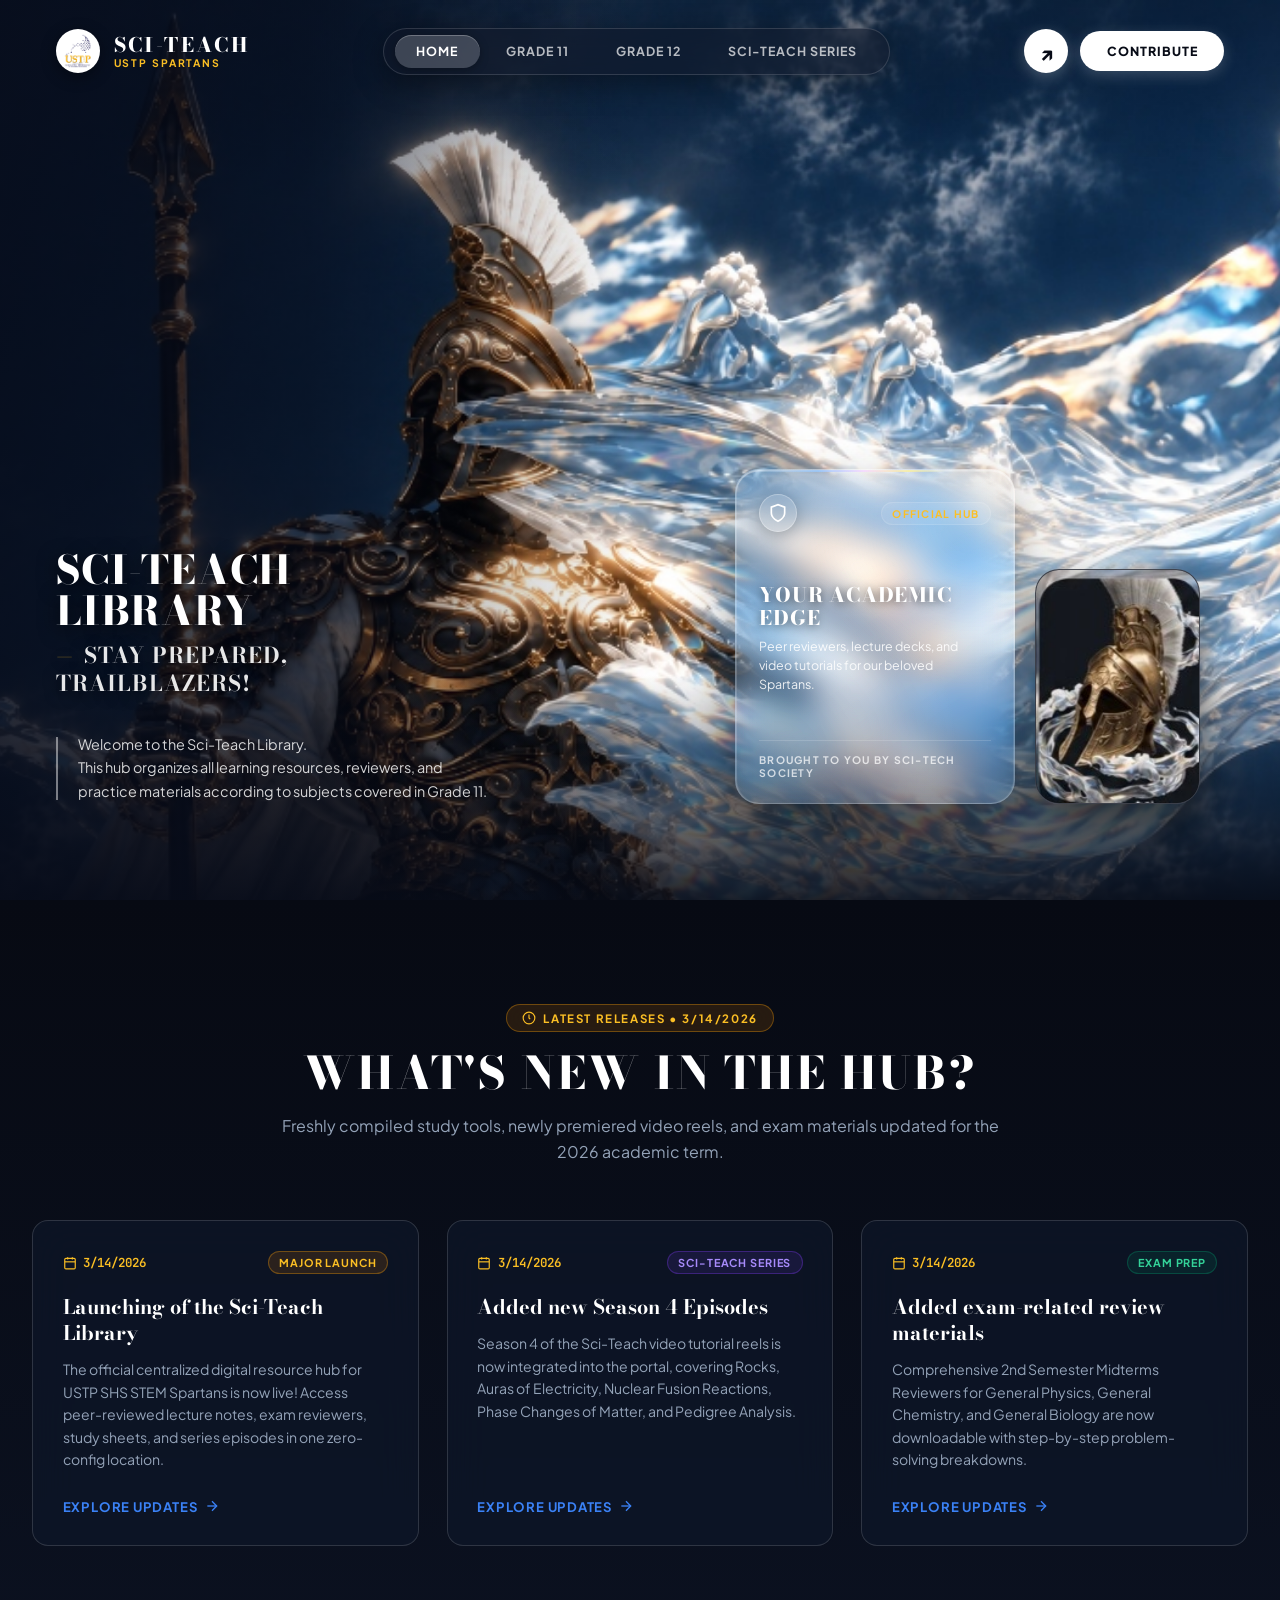
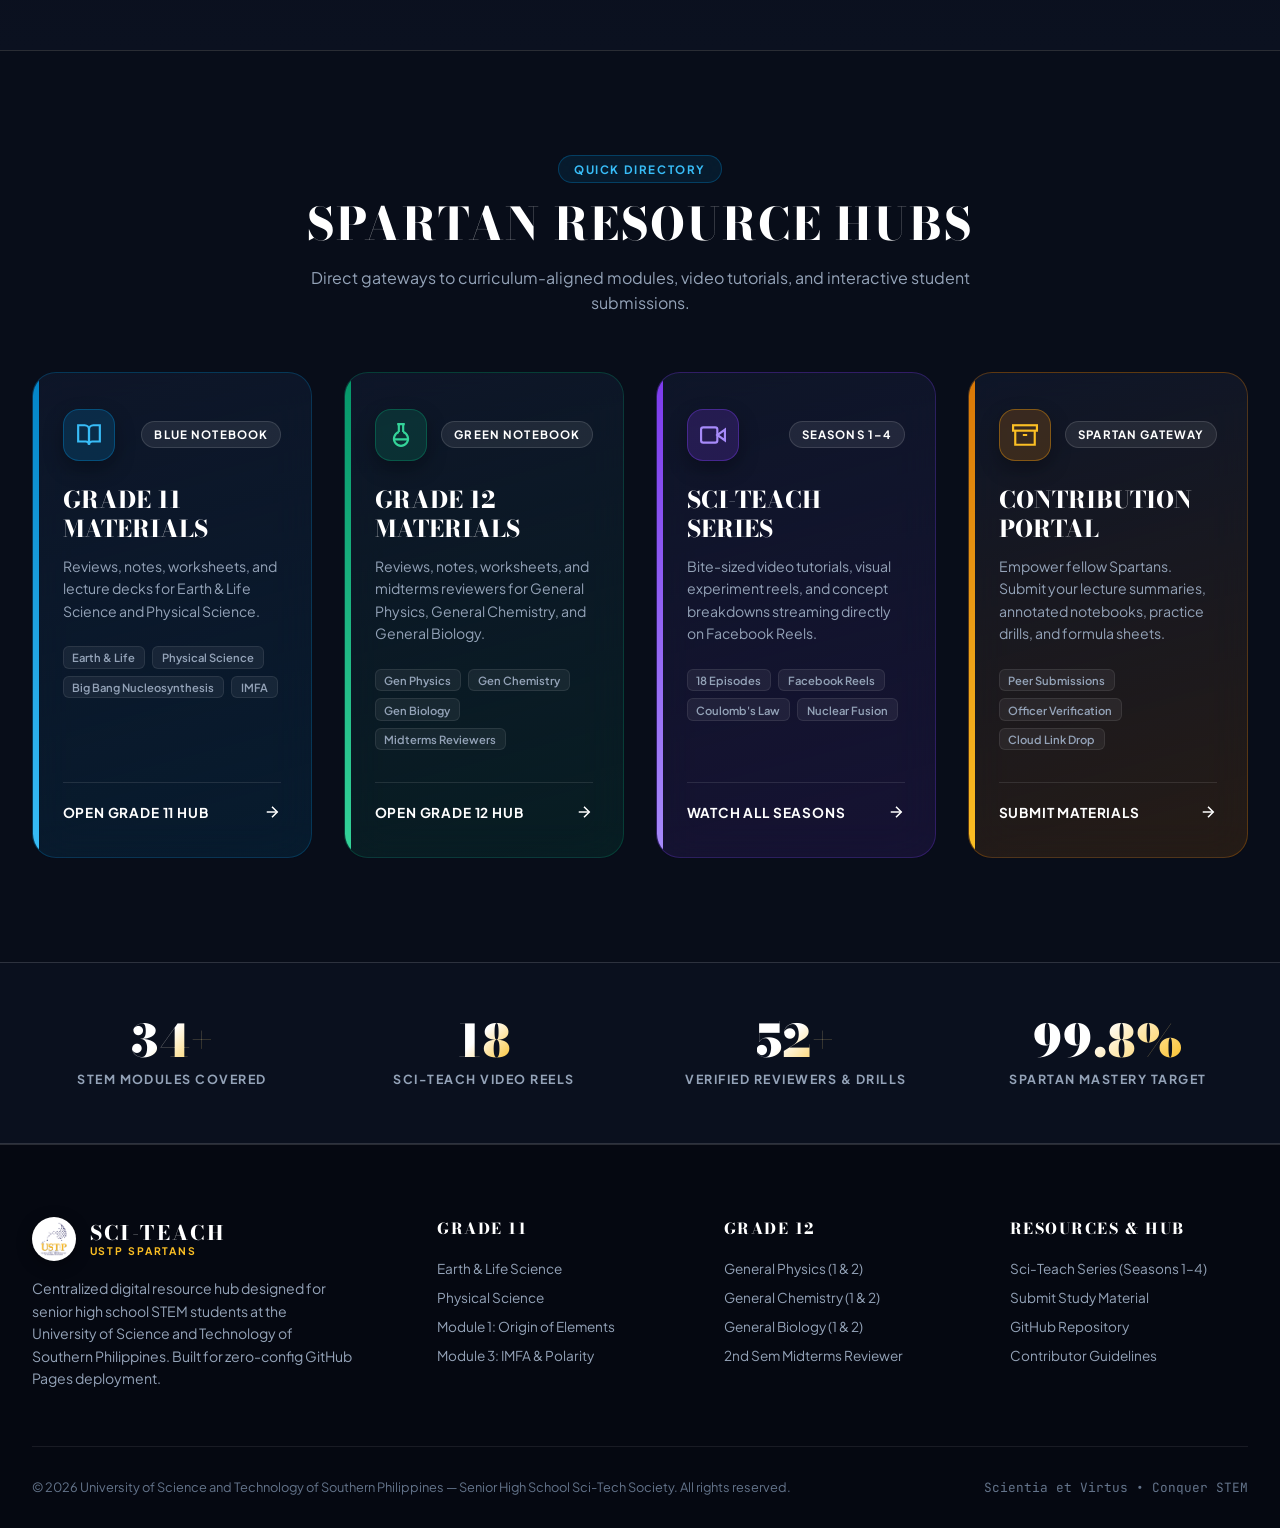
==== commit 797d0e1d: "your description of changes here" ====
--- a/index.html
+++ b/index.html
@@ -102,14 +102,17 @@
 
       <div class="hero-layout-grid">
         
-        <!-- Hero Left: Cinematic Serif Headline & Left-Border Subtext (Exact Reference Match) -->
+        <!-- Hero Left: Dominant Main Title + Slogan + Supporting Paragraph -->
         <div class="hero-left-content">
           
-          <h1 class="hero-headline">
-            SCI-TEACH LIBRARY<br>
-            <span class="hero-dash">—</span> STAY PREPARED,<br>
-            TRAILBLAZERS!
-          </h1>
+          <div class="hero-title-group">
+            <h1 class="hero-main-title">
+              SCI-TEACH<br>LIBRARY
+            </h1>
+            <div class="hero-slogan">
+              <span class="hero-dash">&mdash;</span> STAY PREPARED,<br>TRAILBLAZERS!
+            </div>
+          </div>
 
           <!-- Left vertical line accent with supporting text -->
           <div class="hero-subtext-block">
@@ -121,23 +124,35 @@
 
         </div>
 
-        <!-- Hero Right: Refined Single Liquid-Glass Card (Exact Reference Match) -->
+        <!-- Hero Right: Refined Liquid-Glass Card + Companion Image Card (Exact Reference Balance) -->
         <div class="hero-floating-cards">
           
-          <!-- Card 1: Iridescent Holographic Liquid-Glass Card -->
+          <!-- Card 1: Refined Liquid-Glass Card -->
           <div class="hero-card-holo">
-            <div class="holo-shield-badge">
-              <svg width="20" height="20" viewBox="0 0 24 24" fill="none" stroke="currentColor" stroke-width="2">
-                <path d="M12 22s8-4 8-10V5l-8-3-8 3v7c0 6 8 10 8 10z"></path>
-              </svg>
-            </div>
-            <div class="holo-text-group">
-              <span class="holo-eyebrow">BROUGHT TO YOU BY:</span>
-              <h2 class="holo-title">SCI-TECH SOCIETY</h2>
+            <div class="holo-card-top">
+              <div class="holo-shield-badge">
+                <svg width="20" height="20" viewBox="0 0 24 24" fill="none" stroke="currentColor" stroke-width="2">
+                  <path d="M12 22s8-4 8-10V5l-8-3-8 3v7c0 6 8 10 8 10z"></path>
+                </svg>
+              </div>
+              <span class="holo-badge-pill">OFFICIAL HUB</span>
+            </div>
+
+            <div class="holo-card-center">
+              <h2 class="holo-title">YOUR ACADEMIC EDGE</h2>
               <p class="holo-desc">
                 Peer reviewers, lecture decks, and video tutorials for our beloved Spartans.
               </p>
             </div>
+
+            <div class="holo-card-footer">
+              <span class="holo-footer-text">BROUGHT TO YOU BY SCI-TECH SOCIETY</span>
+            </div>
+          </div>
+
+          <!-- Card 2: Companion Spartan Helmet Card -->
+          <div class="hero-card-helmet">
+            <img src="assets/images/spartan-helmet.jpg" alt="Golden Spartan Helmet" loading="eager">
           </div>
 
         </div>
--- a/assets/css/style.css
+++ b/assets/css/style.css
@@ -370,7 +370,7 @@
 }
 
 /* ===================================================================
-   HERO COVER (EXACT SPARTAN LAYOUT & COMPOSITION REFERENCE)
+   HERO COVER (REVISED SPARTAN COMPOSITION WITH AMPLE NEGATIVE SPACE)
    =================================================================== */
 .hero-cinematic {
   position: relative;
@@ -383,14 +383,14 @@
   background-color: #070b16;
 }
 
-/* Raw Spartan Warrior Backdrop (Bright, Vivid & Visible) */
+/* Revised Spartan Warrior Backdrop (Positioned right with ample dark space on left) */
 .hero-backdrop {
   position: absolute;
   inset: 0;
   z-index: 1;
   background-image: url('../images/spartan-raw.jpg');
   background-size: cover;
-  background-position: center 20%;
+  background-position: 72% center;
   background-repeat: no-repeat;
 }
 
@@ -401,9 +401,9 @@
   z-index: 2;
   background: 
     linear-gradient(to right, 
-      rgba(7, 12, 26, 0.82) 0%, 
-      rgba(7, 12, 26, 0.62) 20%, 
-      rgba(7, 12, 26, 0.25) 36%, 
+      rgba(7, 12, 26, 0.85) 0%, 
+      rgba(7, 12, 26, 0.65) 24%, 
+      rgba(7, 12, 26, 0.20) 38%, 
       transparent 50%, 
       transparent 100%
     ),
@@ -411,7 +411,7 @@
       rgba(7, 12, 26, 0.35) 0%, 
       transparent 20%, 
       transparent 75%, 
-      rgba(7, 11, 22, 0.88) 100%
+      rgba(7, 11, 22, 0.90) 100%
     );
   pointer-events: none;
 }
@@ -430,39 +430,58 @@
   min-height: calc(100vh - var(--header-height) - 6rem);
 }
 
-/* --- HERO LEFT: ~40% WIDTH, INTENTIONAL 3-LINE HEADLINE (KEEPS FACE/HELMET VISIBLE) --- */
+/* --- HERO LEFT: ~36% WIDTH, PRESERVING WARRIOR HELMET & SPEAR VISIBILITY --- */
 .hero-left-content {
   display: flex;
   flex-direction: column;
   justify-content: flex-end;
-  width: 42%;
-  max-width: 530px;
+  width: 38%;
+  max-width: 480px;
   margin-bottom: 2rem;
 }
 
-.hero-headline {
+.hero-title-group {
+  display: flex;
+  flex-direction: column;
+}
+
+/* Dominant Main Portal Title */
+.hero-main-title {
   font-family: var(--font-serif);
-  font-size: clamp(2.4rem, 3.8vw, 3.75rem);
+  font-size: clamp(2.1rem, 3.1vw, 3.15rem);
   font-weight: 800;
-  line-height: 1.06;
-  letter-spacing: 0.01em;
+  line-height: 1.05;
+  letter-spacing: 0.02em;
   text-transform: uppercase;
   color: #ffffff;
-  margin-bottom: 2.75rem;
+  margin-bottom: 0.65rem;
   text-shadow: 0 4px 20px rgba(0, 0, 0, 0.85);
+}
+
+/* Smaller Slogan */
+.hero-slogan {
+  font-family: var(--font-serif);
+  font-size: clamp(1.15rem, 1.7vw, 1.6rem);
+  font-weight: 700;
+  line-height: 1.25;
+  letter-spacing: 0.05em;
+  text-transform: uppercase;
+  color: rgba(255, 255, 255, 0.9);
+  margin-bottom: 2.25rem;
+  text-shadow: 0 3px 15px rgba(0, 0, 0, 0.75);
 }
 
 .hero-dash {
   font-weight: 400;
-  color: rgba(255, 255, 255, 0.65);
+  color: var(--theme-gold-light);
   margin-right: 0.25rem;
 }
 
-/* Thin Vertical Line Accent + Subtext Block (Exact Match) */
+/* Thin Vertical Line Accent + Subtext Block (Consistent Left Alignment) */
 .hero-subtext-block {
   position: relative;
   padding-left: 1.4rem;
-  max-width: 460px;
+  max-width: 450px;
 }
 
 .hero-subtext-block::before {
@@ -477,25 +496,26 @@
 
 .hero-subtext {
   font-family: var(--font-sans);
-  font-size: 0.92rem;
+  font-size: 0.9rem;
   line-height: 1.65;
-  color: rgba(255, 255, 255, 0.85);
-}
-
-/* --- HERO RIGHT: REFINED SINGLE LIQUID-GLASS CARD --- */
+  color: rgba(255, 255, 255, 0.82);
+}
+
+/* --- HERO RIGHT: BALANCED GLASS CARD + COMPANION IMAGE CARD --- */
 .hero-floating-cards {
   display: flex;
   align-items: flex-end;
+  gap: 1.25rem;
   margin-bottom: 2rem;
-  margin-right: 2rem;
+  margin-right: 1.5rem;
   flex-shrink: 0;
 }
 
-/* Card 1: Liquid-Glass Card (Frosted over liquid silk, highly translucent) */
+/* Card 1: Refined Liquid-Glass Card (Reduced upper space, centered content) */
 .hero-card-holo {
-  width: 295px;
-  min-height: 385px;
-  border-radius: 26px;
+  width: 280px;
+  min-height: 335px;
+  border-radius: 24px;
   /* Ultra-translucent liquid-glass surface: faint cyan, silver, and warm-white */
   background: 
     radial-gradient(circle at 85% 15%, rgba(200, 240, 255, 0.16) 0%, transparent 45%),
@@ -517,7 +537,7 @@
     inset 1px 0 1px rgba(255, 255, 255, 0.15),
     inset -1px 0 1px rgba(255, 255, 255, 0.1),
     0 25px 50px rgba(0, 0, 0, 0.4);
-  padding: 1.85rem 1.65rem;
+  padding: 1.5rem 1.45rem;
   display: flex;
   flex-direction: column;
   justify-content: space-between;
@@ -552,9 +572,18 @@
     0 0 30px rgba(147, 197, 253, 0.2);
 }
 
+.holo-card-top {
+  display: flex;
+  align-items: center;
+  justify-content: space-between;
+  margin-bottom: 0.75rem;
+  position: relative;
+  z-index: 2;
+}
+
 .holo-shield-badge {
-  width: 42px;
-  height: 42px;
+  width: 38px;
+  height: 38px;
   border-radius: 50%;
   background: rgba(255, 255, 255, 0.14);
   border: 1px solid rgba(255, 255, 255, 0.28);
@@ -563,41 +592,90 @@
   justify-content: center;
   color: #fff;
   box-shadow: 0 4px 15px rgba(0, 0, 0, 0.2);
+}
+
+.holo-badge-pill {
+  font-size: 0.65rem;
+  font-weight: 700;
+  letter-spacing: 0.12em;
+  color: var(--theme-gold-light);
+  background: rgba(255, 255, 255, 0.08);
+  padding: 0.25rem 0.65rem;
+  border-radius: var(--radius-full);
+  border: 1px solid rgba(255, 255, 255, 0.12);
+  text-transform: uppercase;
+}
+
+.holo-card-center {
   position: relative;
   z-index: 2;
-}
-
-.holo-eyebrow {
-  display: block;
-  font-family: var(--font-sans);
-  font-size: 0.7rem;
-  font-weight: 700;
-  letter-spacing: 0.14em;
-  color: var(--theme-gold-light);
-  text-transform: uppercase;
-  margin-bottom: 0.35rem;
+  margin: 0.5rem 0;
 }
 
 .holo-title {
   font-family: var(--font-serif);
-  font-size: 1.35rem;
+  font-size: 1.25rem;
   font-weight: 800;
   line-height: 1.15;
   letter-spacing: 0.04em;
   text-transform: uppercase;
   color: #ffffff;
-  margin-bottom: 0.75rem;
+  margin-bottom: 0.55rem;
   text-shadow: 0 2px 10px rgba(0, 0, 0, 0.6);
+}
+
+.holo-desc {
+  font-size: 0.78rem;
+  line-height: 1.5;
+  color: rgba(255, 255, 255, 0.88);
+}
+
+/* Card Footer with smaller text */
+.holo-card-footer {
+  padding-top: 0.75rem;
+  border-top: 1px solid rgba(255, 255, 255, 0.15);
+  margin-top: 0.5rem;
   position: relative;
   z-index: 2;
 }
 
-.holo-desc {
-  font-size: 0.82rem;
-  line-height: 1.55;
-  color: rgba(255, 255, 255, 0.88);
-  position: relative;
-  z-index: 2;
+.holo-footer-text {
+  font-size: 0.65rem;
+  font-weight: 700;
+  letter-spacing: 0.12em;
+  color: rgba(255, 255, 255, 0.72);
+  text-transform: uppercase;
+  font-family: var(--font-sans);
+  display: block;
+}
+
+/* Card 2: Companion Spartan Helmet Card */
+.hero-card-helmet {
+  width: 165px;
+  height: 235px;
+  border-radius: 24px;
+  background: rgba(8, 12, 22, 0.88);
+  border: 1px solid rgba(255, 255, 255, 0.18);
+  box-shadow: 0 20px 45px rgba(0, 0, 0, 0.6), inset 0 1px 0 rgba(255, 255, 255, 0.15);
+  overflow: hidden;
+  display: flex;
+  align-items: center;
+  justify-content: center;
+  transition: transform 0.35s ease;
+  flex-shrink: 0;
+}
+
+.hero-card-helmet:hover {
+  transform: translateY(-6px);
+  border-color: rgba(255, 255, 255, 0.35);
+  box-shadow: 0 25px 50px rgba(0, 0, 0, 0.7);
+}
+
+.hero-card-helmet img {
+  width: 100%;
+  height: 100%;
+  object-fit: cover;
+  border-radius: 22px;
 }
 
 /* ===================================================================
@@ -1932,9 +2010,14 @@
     padding: calc(var(--header-height) + 1.5rem) 1.5rem 3.5rem;
   }
 
-  .hero-headline {
-    font-size: 2.6rem;
-    margin-bottom: 2rem;
+  .hero-main-title {
+    font-size: clamp(1.85rem, 5vw, 2.5rem);
+    margin-bottom: 0.5rem;
+  }
+
+  .hero-slogan {
+    font-size: clamp(1.05rem, 3vw, 1.35rem);
+    margin-bottom: 1.75rem;
   }
 
   .hero-left-content {
@@ -1945,12 +2028,18 @@
   .hero-floating-cards {
     width: 100%;
     margin-right: 0;
+    flex-wrap: wrap;
   }
 
   .hero-card-holo {
     width: 100%;
-    max-width: 340px;
+    max-width: 320px;
     min-height: auto;
+  }
+
+  .hero-card-helmet {
+    width: 150px;
+    height: 215px;
   }
 
   .contribute-grid {
@@ -1963,15 +2052,26 @@
 }
 
 @media (max-width: 580px) {
-  .hero-headline {
-    font-size: 2.15rem;
+  .hero-main-title {
+    font-size: 1.75rem;
+  }
+
+  .hero-slogan {
+    font-size: 1rem;
+    margin-bottom: 1.5rem;
   }
 
   .hero-subtext-block {
     max-width: 100%;
   }
 
-  .hero-card-holo {
+  .hero-floating-cards {
+    flex-direction: column;
+    align-items: flex-start;
+  }
+
+  .hero-card-holo,
+  .hero-card-helmet {
     width: 100%;
     max-width: 100%;
   }
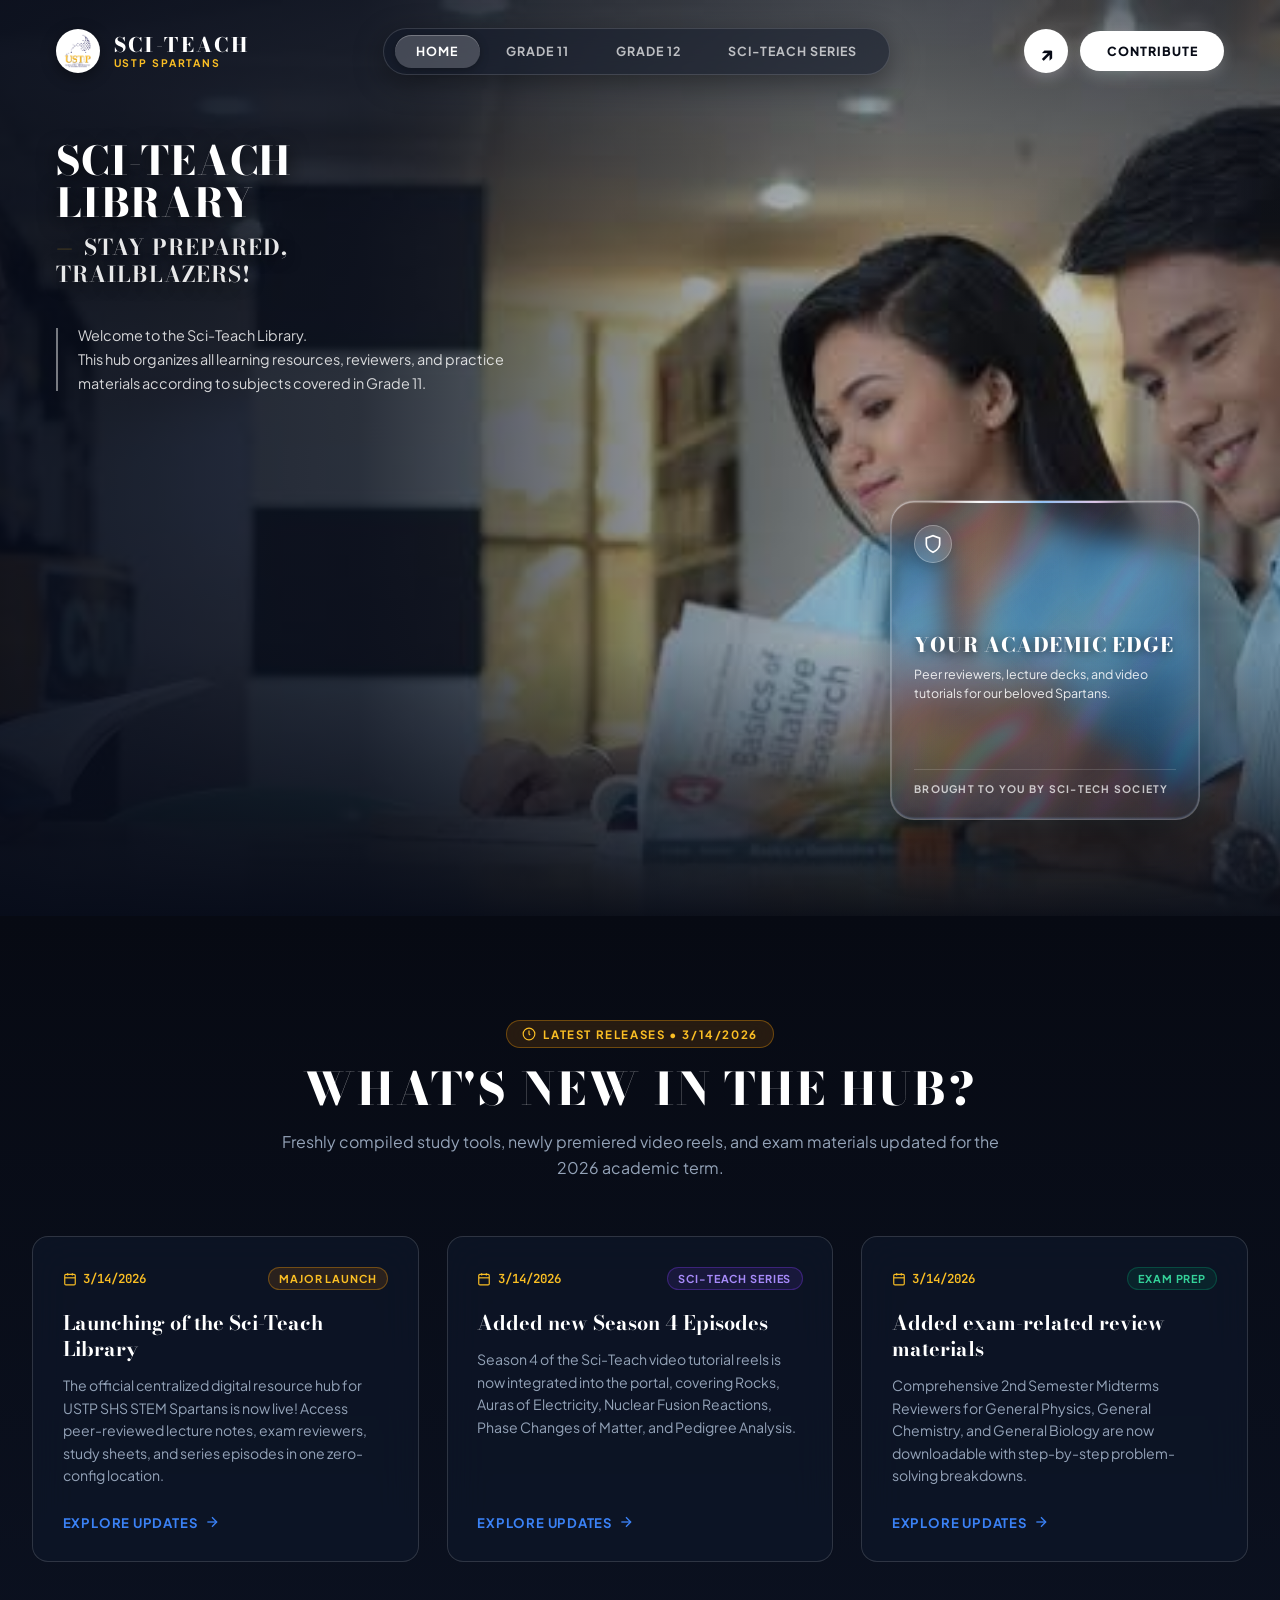
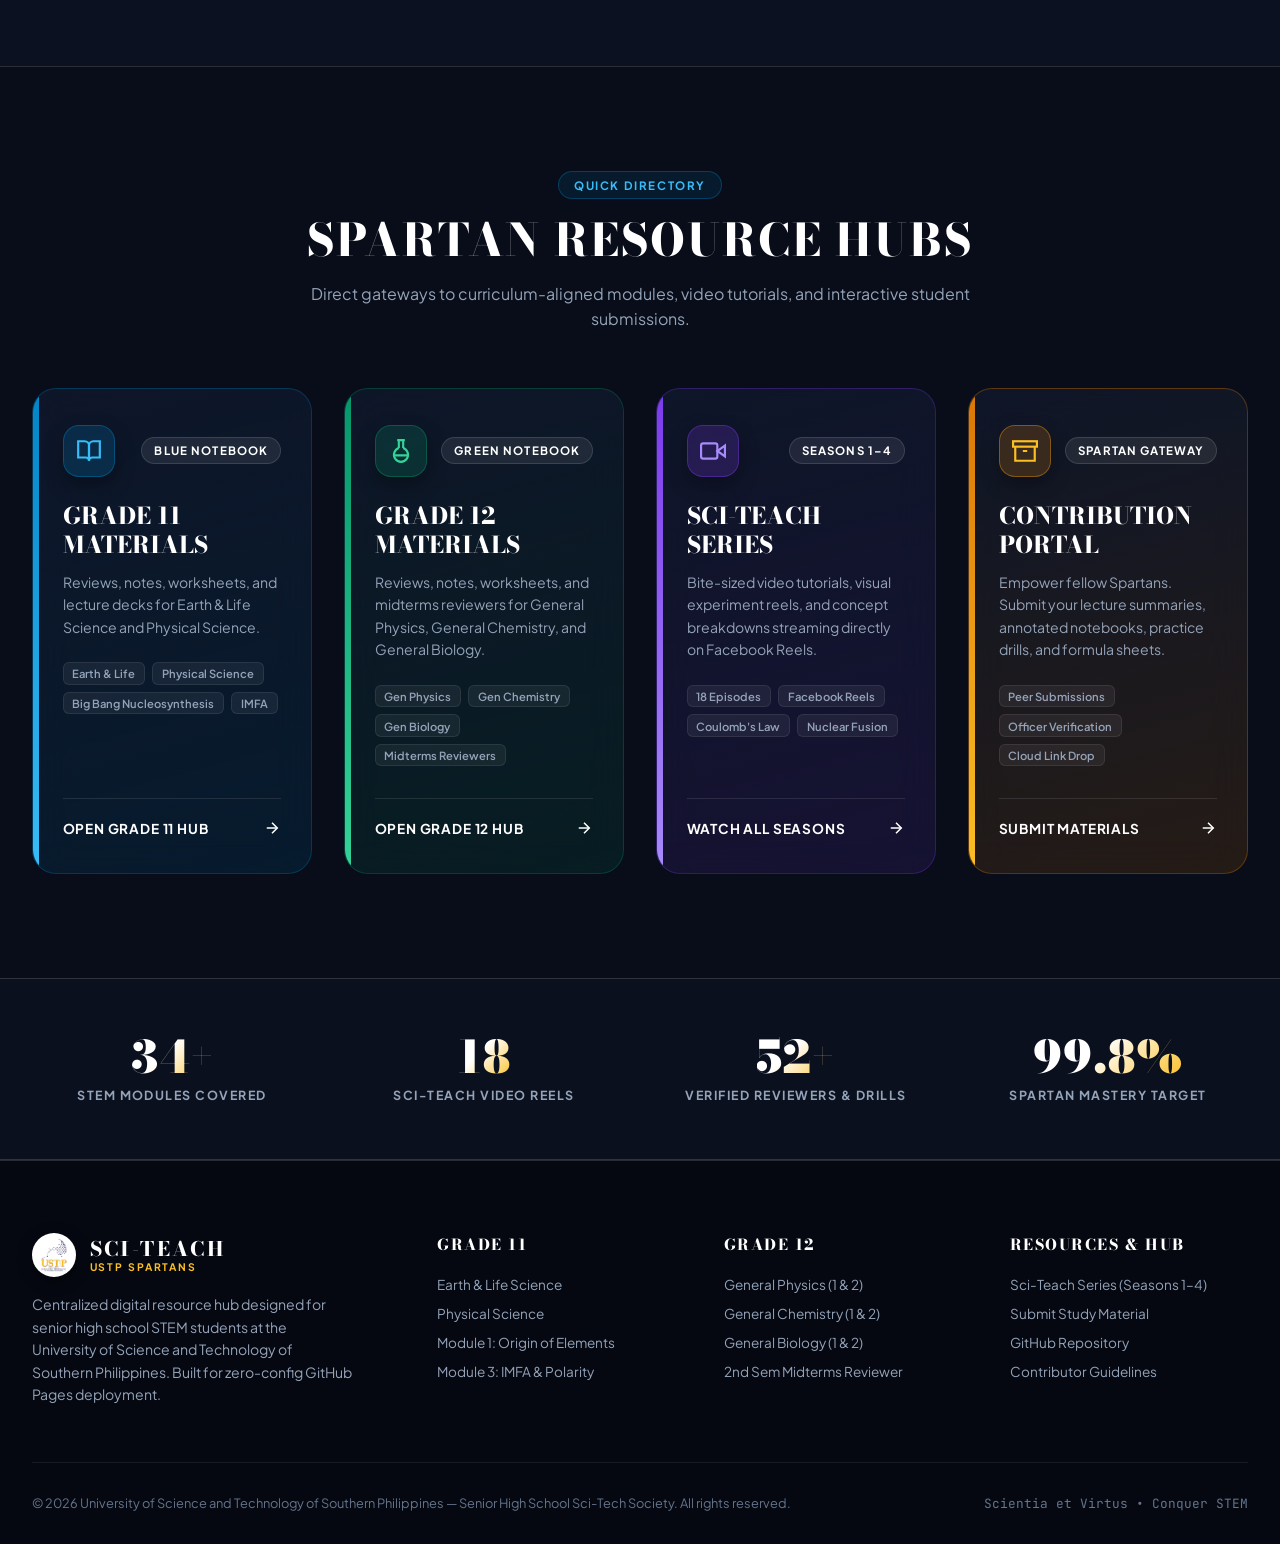
==== commit 8a0d2fb7: "update: file architecture and new assets" ====
--- a/index.html
+++ b/index.html
@@ -124,10 +124,10 @@
 
         </div>
 
-        <!-- Hero Right: Refined Liquid-Glass Card + Companion Image Card (Exact Reference Balance) -->
+        <!-- Hero Right: Refined Single Iridescent Liquid-Glass Card (Exact Reference Match) -->
         <div class="hero-floating-cards">
           
-          <!-- Card 1: Refined Liquid-Glass Card -->
+          <!-- Card: Iridescent Holographic Liquid-Glass Card -->
           <div class="hero-card-holo">
             <div class="holo-card-top">
               <div class="holo-shield-badge">
@@ -135,7 +135,6 @@
                   <path d="M12 22s8-4 8-10V5l-8-3-8 3v7c0 6 8 10 8 10z"></path>
                 </svg>
               </div>
-              <span class="holo-badge-pill">OFFICIAL HUB</span>
             </div>
 
             <div class="holo-card-center">
@@ -148,11 +147,6 @@
             <div class="holo-card-footer">
               <span class="holo-footer-text">BROUGHT TO YOU BY SCI-TECH SOCIETY</span>
             </div>
-          </div>
-
-          <!-- Card 2: Companion Spartan Helmet Card -->
-          <div class="hero-card-helmet">
-            <img src="assets/images/spartan-helmet.jpg" alt="Golden Spartan Helmet" loading="eager">
           </div>
 
         </div>
--- a/assets/css/style.css
+++ b/assets/css/style.css
@@ -390,7 +390,7 @@
   z-index: 1;
   background-image: url('../images/spartan-raw.jpg');
   background-size: cover;
-  background-position: 72% center;
+  background-position: center center;
   background-repeat: no-repeat;
 }
 
@@ -401,17 +401,17 @@
   z-index: 2;
   background: 
     linear-gradient(to right, 
-      rgba(7, 12, 26, 0.85) 0%, 
-      rgba(7, 12, 26, 0.65) 24%, 
-      rgba(7, 12, 26, 0.20) 38%, 
-      transparent 50%, 
-      transparent 100%
+      rgba(7, 12, 26, 0.90) 0%, 
+      rgba(7, 12, 26, 0.82) 28%, 
+      rgba(7, 12, 26, 0.50) 48%, 
+      rgba(7, 12, 26, 0.20) 70%, 
+      rgba(7, 12, 26, 0.35) 100%
     ),
     linear-gradient(to bottom, 
-      rgba(7, 12, 26, 0.35) 0%, 
-      transparent 20%, 
-      transparent 75%, 
-      rgba(7, 11, 22, 0.90) 100%
+      rgba(7, 12, 26, 0.45) 0%, 
+      transparent 25%, 
+      transparent 70%, 
+      rgba(7, 10, 19, 0.95) 100%
     );
   pointer-events: none;
 }
@@ -424,19 +424,21 @@
   max-width: var(--container-max);
   margin: 0 auto;
   display: flex;
-  align-items: flex-end;
+  align-items: flex-start;
   justify-content: space-between;
   gap: 2.5rem;
-  min-height: calc(100vh - var(--header-height) - 6rem);
-}
-
-/* --- HERO LEFT: ~36% WIDTH, PRESERVING WARRIOR HELMET & SPEAR VISIBILITY --- */
+  min-height: calc(100vh - var(--header-height) - 5rem);
+  padding-top: 1rem;
+}
+
+/* --- HERO LEFT: ~40% WIDTH, RAISED POSITIONING (18-22% VIEWPORT HEIGHT) --- */
 .hero-left-content {
   display: flex;
   flex-direction: column;
-  justify-content: flex-end;
-  width: 38%;
-  max-width: 480px;
+  justify-content: flex-start;
+  width: 40%;
+  max-width: 500px;
+  margin-top: 0.5rem;
   margin-bottom: 2rem;
 }
 
@@ -501,64 +503,82 @@
   color: rgba(255, 255, 255, 0.82);
 }
 
-/* --- HERO RIGHT: BALANCED GLASS CARD + COMPANION IMAGE CARD --- */
+/* --- HERO RIGHT: REFINED IRIDESCENT LIQUID-GLASS CARD --- */
 .hero-floating-cards {
   display: flex;
   align-items: flex-end;
-  gap: 1.25rem;
+  align-self: flex-end;
   margin-bottom: 2rem;
   margin-right: 1.5rem;
   flex-shrink: 0;
 }
 
-/* Card 1: Refined Liquid-Glass Card (Reduced upper space, centered content) */
+/* Refined Iridescent Liquid-Glass Card (Exact Reference Match) */
 .hero-card-holo {
-  width: 280px;
-  min-height: 335px;
+  width: 310px;
+  min-height: 320px;
   border-radius: 24px;
   /* Ultra-translucent liquid-glass surface: faint cyan, silver, and warm-white */
   background: 
-    radial-gradient(circle at 85% 15%, rgba(200, 240, 255, 0.16) 0%, transparent 45%),
-    radial-gradient(circle at 15% 85%, rgba(255, 235, 205, 0.08) 0%, transparent 50%),
-    linear-gradient(145deg, 
-      rgba(255, 255, 255, 0.10) 0%, 
+    radial-gradient(circle at 80% 20%, rgba(147, 197, 253, 0.12) 0%, transparent 55%),
+    radial-gradient(circle at 20% 80%, rgba(244, 214, 255, 0.08) 0%, transparent 60%),
+    linear-gradient(135deg, 
+      rgba(255, 255, 255, 0.09) 0%, 
       rgba(255, 255, 255, 0.02) 40%, 
-      rgba(180, 220, 255, 0.05) 75%, 
+      rgba(180, 220, 255, 0.04) 75%, 
       rgba(255, 255, 255, 0.06) 100%
-    );
-  /* Stronger blur with color saturation and brightness so background colors pop */
-  backdrop-filter: blur(16px) saturate(180%) brightness(105%);
-  -webkit-backdrop-filter: blur(16px) saturate(180%) brightness(105%);
+    ),
+    rgba(10, 16, 30, 0.32);
+  /* Moderate blur with color saturation and brightness so background colors pop */
+  backdrop-filter: blur(14px) saturate(190%) brightness(104%);
+  -webkit-backdrop-filter: blur(14px) saturate(190%) brightness(104%);
   /* Subtle cool-white border */
-  border: 1px solid rgba(255, 255, 255, 0.22);
+  border: 1px solid rgba(255, 255, 255, 0.24);
   /* Faint inner highlight along top and side edges + deep ambient drop shadow */
   box-shadow: 
-    inset 0 1.5px 1px rgba(255, 255, 255, 0.4),
-    inset 1px 0 1px rgba(255, 255, 255, 0.15),
-    inset -1px 0 1px rgba(255, 255, 255, 0.1),
-    0 25px 50px rgba(0, 0, 0, 0.4);
+    inset 0 1.5px 1px 0 rgba(255, 255, 255, 0.5),
+    inset 1px 0 1px 0 rgba(255, 255, 255, 0.15),
+    inset -1px 0 1px 0 rgba(255, 255, 255, 0.1),
+    inset 0 -1.5px 1.5px 0 rgba(147, 197, 253, 0.2),
+    0 25px 50px rgba(0, 0, 0, 0.45),
+    0 0 25px rgba(56, 189, 248, 0.12);
   padding: 1.5rem 1.45rem;
   display: flex;
   flex-direction: column;
   justify-content: space-between;
   position: relative;
   overflow: hidden;
-  transition: transform 0.35s ease, box-shadow 0.35s ease;
-}
-
-/* Localized iridescent highlight along the top edge */
+  transition: transform 0.35s ease, box-shadow 0.35s ease, border-color 0.35s ease;
+}
+
+/* Flowing prismatic iridescent reflection overlay from generated wave texture */
 .hero-card-holo::before {
   content: '';
   position: absolute;
+  inset: 0;
+  border-radius: 24px;
+  background-image: url('../images/glass-iridescent.png');
+  background-size: cover;
+  background-position: center;
+  mix-blend-mode: screen;
+  opacity: 0.5;
+  pointer-events: none;
+  transition: opacity 0.35s ease, transform 0.5s ease;
+}
+
+/* Localized specular prism rim along the top edge */
+.hero-card-holo::after {
+  content: '';
+  position: absolute;
   top: 0;
-  left: 10%;
-  right: 25%;
+  left: 12%;
+  right: 20%;
   height: 1.5px;
   background: linear-gradient(90deg, 
     transparent 0%, 
-    rgba(147, 197, 253, 0.75) 30%, 
-    rgba(244, 214, 255, 0.8) 55%, 
-    rgba(254, 240, 138, 0.65) 80%, 
+    rgba(255, 255, 255, 0.95) 25%, 
+    rgba(147, 197, 253, 0.9) 55%, 
+    rgba(244, 214, 255, 0.8) 80%, 
     transparent 100%
   );
   pointer-events: none;
@@ -566,10 +586,16 @@
 
 .hero-card-holo:hover {
   transform: translateY(-6px);
+  border-color: rgba(255, 255, 255, 0.38);
   box-shadow: 
-    inset 0 1.5px 1px rgba(255, 255, 255, 0.5),
-    0 30px 60px rgba(0, 0, 0, 0.5), 
-    0 0 30px rgba(147, 197, 253, 0.2);
+    inset 0 1.5px 1px rgba(255, 255, 255, 0.6),
+    0 30px 60px rgba(0, 0, 0, 0.55), 
+    0 0 35px rgba(147, 197, 253, 0.25);
+}
+
+.hero-card-holo:hover::before {
+  opacity: 0.72;
+  transform: scale(1.03);
 }
 
 .holo-card-top {
@@ -649,34 +675,7 @@
   display: block;
 }
 
-/* Card 2: Companion Spartan Helmet Card */
-.hero-card-helmet {
-  width: 165px;
-  height: 235px;
-  border-radius: 24px;
-  background: rgba(8, 12, 22, 0.88);
-  border: 1px solid rgba(255, 255, 255, 0.18);
-  box-shadow: 0 20px 45px rgba(0, 0, 0, 0.6), inset 0 1px 0 rgba(255, 255, 255, 0.15);
-  overflow: hidden;
-  display: flex;
-  align-items: center;
-  justify-content: center;
-  transition: transform 0.35s ease;
-  flex-shrink: 0;
-}
-
-.hero-card-helmet:hover {
-  transform: translateY(-6px);
-  border-color: rgba(255, 255, 255, 0.35);
-  box-shadow: 0 25px 50px rgba(0, 0, 0, 0.7);
-}
-
-.hero-card-helmet img {
-  width: 100%;
-  height: 100%;
-  object-fit: cover;
-  border-radius: 22px;
-}
+
 
 /* ===================================================================
    SECTION HEADINGS & BADGES
@@ -2037,11 +2036,6 @@
     min-height: auto;
   }
 
-  .hero-card-helmet {
-    width: 150px;
-    height: 215px;
-  }
-
   .contribute-grid {
     grid-template-columns: 1fr;
   }
@@ -2070,8 +2064,7 @@
     align-items: flex-start;
   }
 
-  .hero-card-holo,
-  .hero-card-helmet {
+  .hero-card-holo {
     width: 100%;
     max-width: 100%;
   }
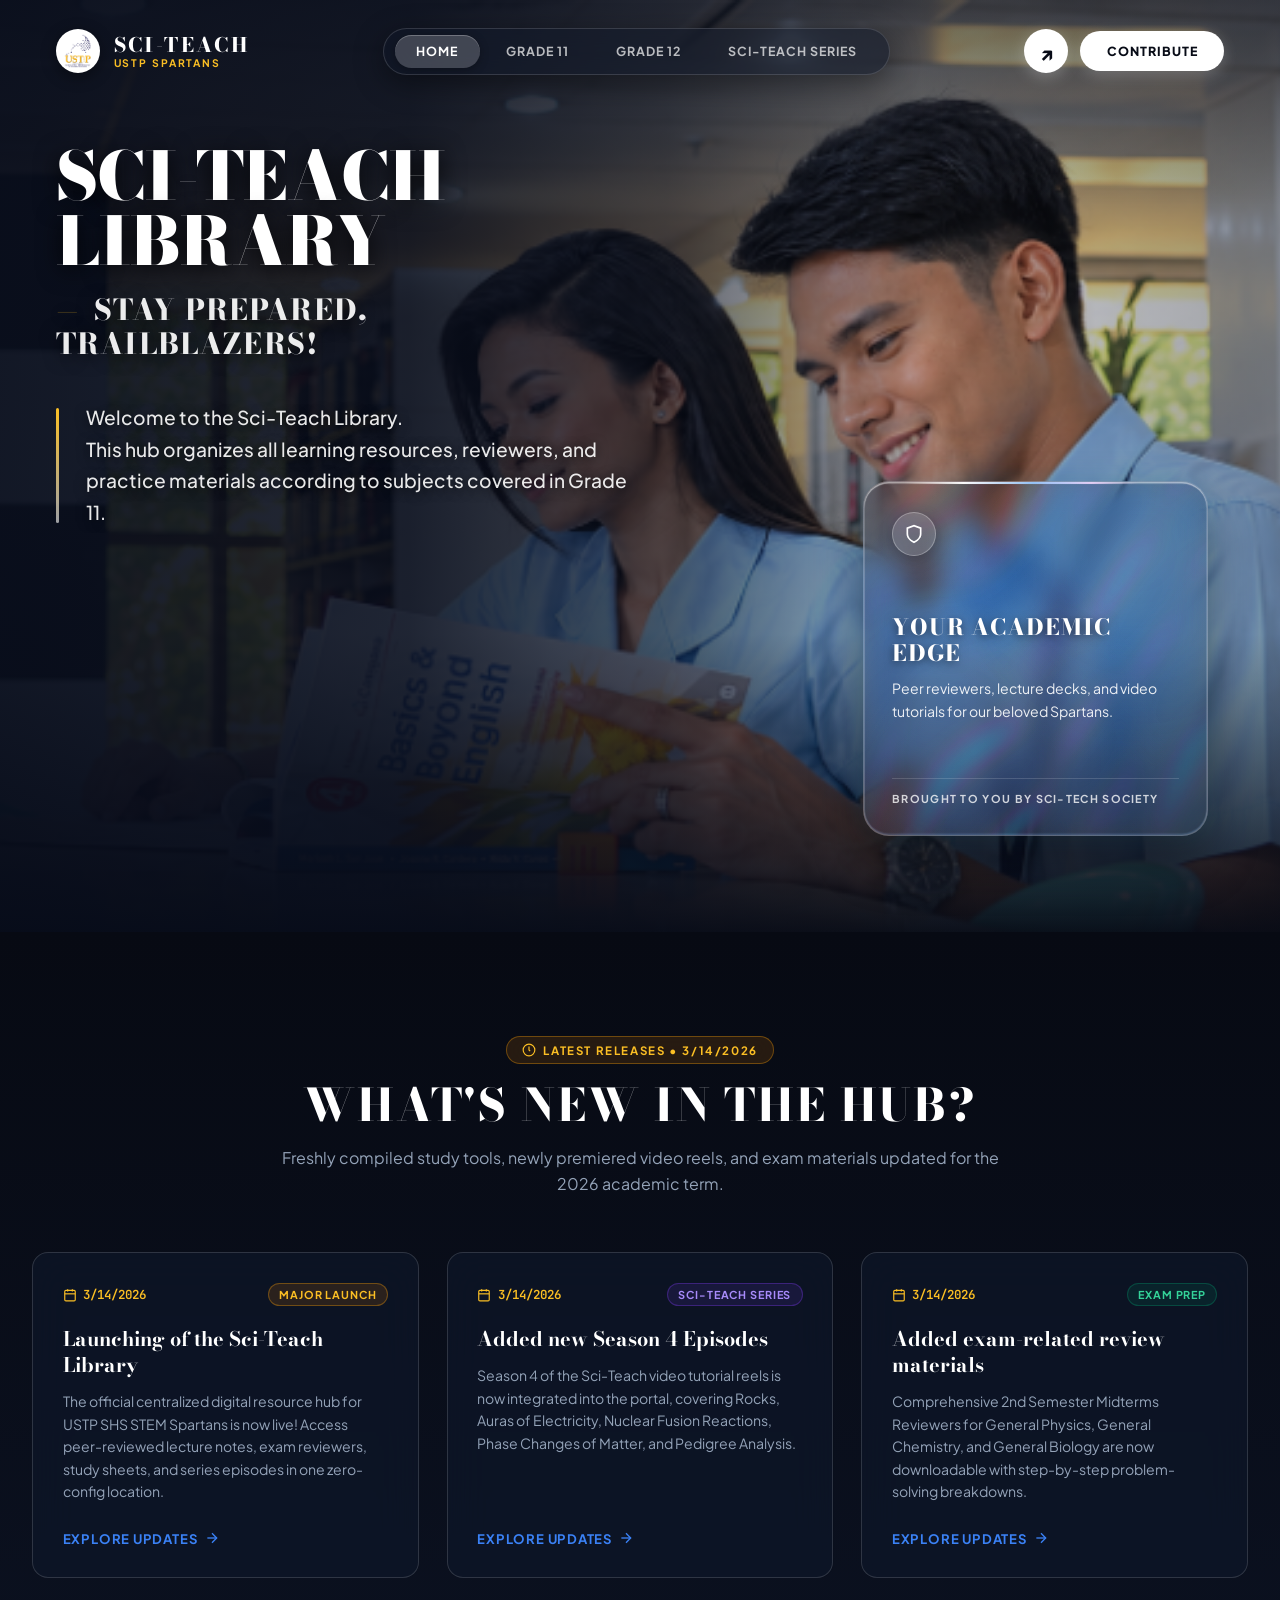
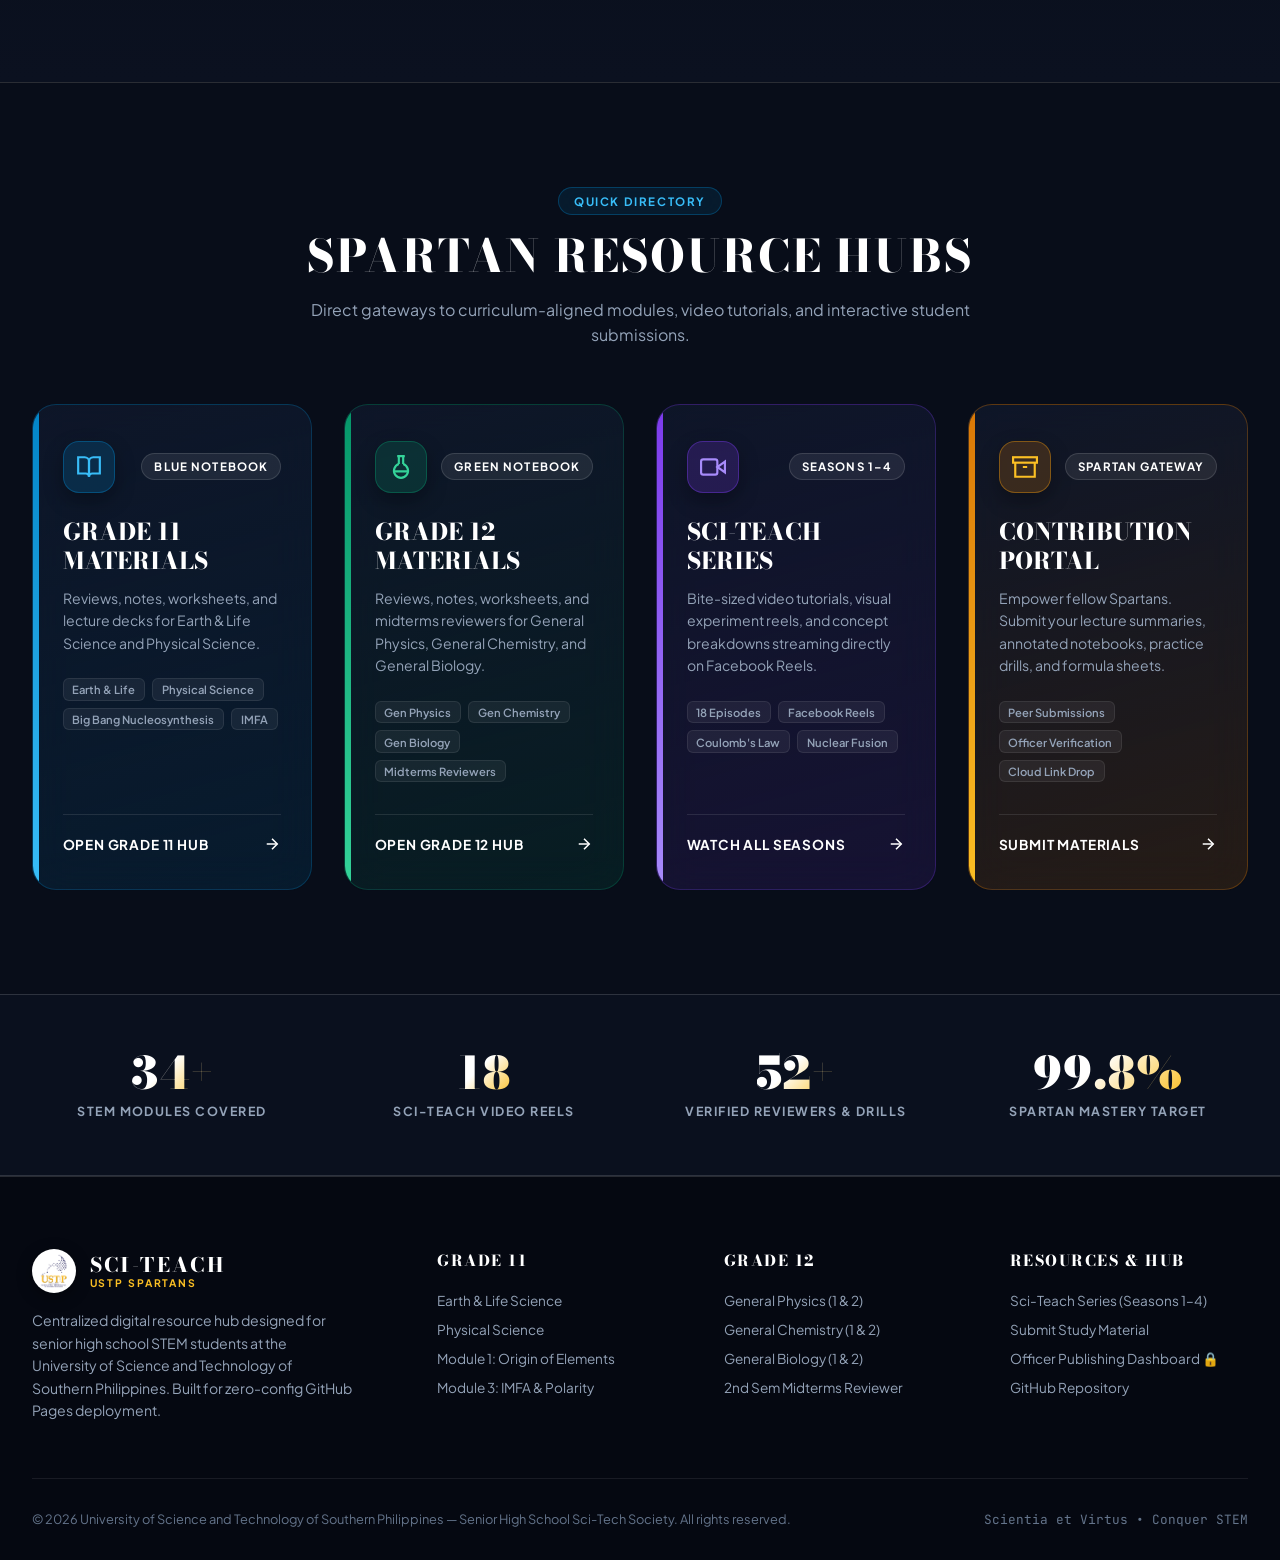
==== commit c2302931: "update: file architecture and new assets" ====
--- a/index.html
+++ b/index.html
@@ -364,8 +364,8 @@
           <div class="footer-links">
             <a href="series.html">Sci-Teach Series (Seasons 1–4)</a>
             <a href="contribute.html">Submit Study Material</a>
+            <a href="admin.html">Officer Publishing Dashboard 🔒</a>
             <a href="https://github.com" target="_blank" rel="noopener noreferrer">GitHub Repository</a>
-            <a href="contribute.html">Contributor Guidelines</a>
           </div>
         </div>
 
--- a/assets/css/style.css
+++ b/assets/css/style.css
@@ -383,35 +383,35 @@
   background-color: #070b16;
 }
 
-/* Revised Spartan Warrior Backdrop (Positioned right with ample dark space on left) */
+/* Revised Library Hero Scene (High-Resolution Background Shifted Right for Negative Space) */
 .hero-backdrop {
   position: absolute;
   inset: 0;
   z-index: 1;
-  background-image: url('../images/spartan-raw.jpg');
+  background-image: url('../images/hero-library.png');
   background-size: cover;
-  background-position: center center;
+  background-position: 78% center;
   background-repeat: no-repeat;
 }
 
-/* Directional Navy Gradient: strongest behind headline on left, fading smoothly toward center */
+/* Directional Navy Gradient: Deep luxury slate on the left to anchor the large typography, fading across the center */
 .hero-overlay {
   position: absolute;
   inset: 0;
   z-index: 2;
   background: 
     linear-gradient(to right, 
-      rgba(7, 12, 26, 0.90) 0%, 
-      rgba(7, 12, 26, 0.82) 28%, 
-      rgba(7, 12, 26, 0.50) 48%, 
-      rgba(7, 12, 26, 0.20) 70%, 
-      rgba(7, 12, 26, 0.35) 100%
+      rgba(7, 12, 26, 0.94) 0%, 
+      rgba(7, 12, 26, 0.88) 32%, 
+      rgba(7, 12, 26, 0.65) 52%, 
+      rgba(7, 12, 26, 0.22) 72%, 
+      rgba(7, 12, 26, 0.38) 100%
     ),
     linear-gradient(to bottom, 
-      rgba(7, 12, 26, 0.45) 0%, 
-      transparent 25%, 
-      transparent 70%, 
-      rgba(7, 10, 19, 0.95) 100%
+      rgba(7, 12, 26, 0.50) 0%, 
+      transparent 22%, 
+      transparent 68%, 
+      rgba(7, 10, 19, 0.96) 100%
     );
   pointer-events: none;
 }
@@ -426,18 +426,18 @@
   display: flex;
   align-items: flex-start;
   justify-content: space-between;
-  gap: 2.5rem;
-  min-height: calc(100vh - var(--header-height) - 5rem);
-  padding-top: 1rem;
-}
-
-/* --- HERO LEFT: ~40% WIDTH, RAISED POSITIONING (18-22% VIEWPORT HEIGHT) --- */
+  gap: 3rem;
+  min-height: calc(100vh - var(--header-height) - 4rem);
+  padding-top: 1.25rem;
+}
+
+/* --- HERO LEFT: DRAMATICALLY SCALED DOMINANT VISUAL ANCHOR --- */
 .hero-left-content {
   display: flex;
   flex-direction: column;
   justify-content: flex-start;
-  width: 40%;
-  max-width: 500px;
+  width: 50%;
+  max-width: 680px;
   margin-top: 0.5rem;
   margin-bottom: 2rem;
 }
@@ -447,88 +447,92 @@
   flex-direction: column;
 }
 
-/* Dominant Main Portal Title */
+/* Dramatically Scaled Dominant Main Headline */
 .hero-main-title {
   font-family: var(--font-serif);
-  font-size: clamp(2.1rem, 3.1vw, 3.15rem);
-  font-weight: 800;
-  line-height: 1.05;
-  letter-spacing: 0.02em;
+  font-size: clamp(3.2rem, 5.2vw, 5.6rem);
+  font-weight: 900;
+  line-height: 0.98;
+  letter-spacing: -0.015em;
   text-transform: uppercase;
   color: #ffffff;
-  margin-bottom: 0.65rem;
-  text-shadow: 0 4px 20px rgba(0, 0, 0, 0.85);
-}
-
-/* Smaller Slogan */
+  margin-bottom: 1.15rem;
+  text-shadow: 0 4px 25px rgba(0, 0, 0, 0.9);
+}
+
+/* Proportionally Scaled Slogan */
 .hero-slogan {
   font-family: var(--font-serif);
-  font-size: clamp(1.15rem, 1.7vw, 1.6rem);
-  font-weight: 700;
-  line-height: 1.25;
-  letter-spacing: 0.05em;
-  text-transform: uppercase;
-  color: rgba(255, 255, 255, 0.9);
-  margin-bottom: 2.25rem;
-  text-shadow: 0 3px 15px rgba(0, 0, 0, 0.75);
+  font-size: clamp(1.45rem, 2.25vw, 2.35rem);
+  font-weight: 800;
+  line-height: 1.2;
+  letter-spacing: 0.04em;
+  text-transform: uppercase;
+  color: rgba(255, 255, 255, 0.92);
+  margin-bottom: 2.5rem;
+  text-shadow: 0 3px 18px rgba(0, 0, 0, 0.8);
 }
 
 .hero-dash {
   font-weight: 400;
   color: var(--theme-gold-light);
-  margin-right: 0.25rem;
-}
-
-/* Thin Vertical Line Accent + Subtext Block (Consistent Left Alignment) */
+  margin-right: 0.35rem;
+}
+
+/* Bold Vertical Accent + Doubled Body Text Paragraph */
 .hero-subtext-block {
   position: relative;
-  padding-left: 1.4rem;
-  max-width: 450px;
+  padding-left: 1.85rem;
+  max-width: 620px;
 }
 
 .hero-subtext-block::before {
   content: '';
   position: absolute;
   left: 0;
-  top: 4px;
-  bottom: 4px;
-  width: 1.5px;
-  background: rgba(255, 255, 255, 0.45);
-}
-
+  top: 6px;
+  bottom: 6px;
+  width: 3px;
+  border-radius: 2px;
+  background: linear-gradient(180deg, var(--theme-gold-light) 0%, rgba(255, 255, 255, 0.6) 100%);
+}
+
+/* Doubled Font Size for High Legibility (No Longer Small Caption Text) */
 .hero-subtext {
   font-family: var(--font-sans);
-  font-size: 0.9rem;
+  font-size: clamp(1.15rem, 1.5vw, 1.6rem);
   line-height: 1.65;
-  color: rgba(255, 255, 255, 0.82);
-}
-
-/* --- HERO RIGHT: REFINED IRIDESCENT LIQUID-GLASS CARD --- */
+  font-weight: 500;
+  color: rgba(255, 255, 255, 0.9);
+  text-shadow: 0 2px 12px rgba(0, 0, 0, 0.7);
+}
+
+/* --- HERO RIGHT: SCALED IRIDESCENT LIQUID-GLASS CARD --- */
 .hero-floating-cards {
   display: flex;
   align-items: flex-end;
   align-self: flex-end;
   margin-bottom: 2rem;
-  margin-right: 1.5rem;
+  margin-right: 1rem;
   flex-shrink: 0;
 }
 
-/* Refined Iridescent Liquid-Glass Card (Exact Reference Match) */
+/* Refined Iridescent Liquid-Glass Card (Scaled to Complement Larger Hero Text) */
 .hero-card-holo {
-  width: 310px;
-  min-height: 320px;
-  border-radius: 24px;
+  width: 345px;
+  min-height: 355px;
+  border-radius: 26px;
   /* Ultra-translucent liquid-glass surface: faint cyan, silver, and warm-white */
   background: 
-    radial-gradient(circle at 80% 20%, rgba(147, 197, 253, 0.12) 0%, transparent 55%),
-    radial-gradient(circle at 20% 80%, rgba(244, 214, 255, 0.08) 0%, transparent 60%),
+    radial-gradient(circle at 80% 20%, rgba(147, 197, 253, 0.14) 0%, transparent 55%),
+    radial-gradient(circle at 20% 80%, rgba(244, 214, 255, 0.10) 0%, transparent 60%),
     linear-gradient(135deg, 
-      rgba(255, 255, 255, 0.09) 0%, 
+      rgba(255, 255, 255, 0.10) 0%, 
       rgba(255, 255, 255, 0.02) 40%, 
-      rgba(180, 220, 255, 0.04) 75%, 
-      rgba(255, 255, 255, 0.06) 100%
+      rgba(180, 220, 255, 0.05) 75%, 
+      rgba(255, 255, 255, 0.07) 100%
     ),
-    rgba(10, 16, 30, 0.32);
+    rgba(10, 16, 30, 0.35);
   /* Moderate blur with color saturation and brightness so background colors pop */
   backdrop-filter: blur(14px) saturate(190%) brightness(104%);
   -webkit-backdrop-filter: blur(14px) saturate(190%) brightness(104%);
@@ -542,7 +546,7 @@
     inset 0 -1.5px 1.5px 0 rgba(147, 197, 253, 0.2),
     0 25px 50px rgba(0, 0, 0, 0.45),
     0 0 25px rgba(56, 189, 248, 0.12);
-  padding: 1.5rem 1.45rem;
+  padding: 1.85rem 1.75rem;
   display: flex;
   flex-direction: column;
   justify-content: space-between;
@@ -556,7 +560,7 @@
   content: '';
   position: absolute;
   inset: 0;
-  border-radius: 24px;
+  border-radius: 26px;
   background-image: url('../images/glass-iridescent.png');
   background-size: cover;
   background-position: center;
@@ -602,14 +606,14 @@
   display: flex;
   align-items: center;
   justify-content: space-between;
-  margin-bottom: 0.75rem;
+  margin-bottom: 1rem;
   position: relative;
   z-index: 2;
 }
 
 .holo-shield-badge {
-  width: 38px;
-  height: 38px;
+  width: 44px;
+  height: 44px;
   border-radius: 50%;
   background: rgba(255, 255, 255, 0.14);
   border: 1px solid rgba(255, 255, 255, 0.28);
@@ -621,12 +625,12 @@
 }
 
 .holo-badge-pill {
-  font-size: 0.65rem;
+  font-size: 0.72rem;
   font-weight: 700;
   letter-spacing: 0.12em;
   color: var(--theme-gold-light);
   background: rgba(255, 255, 255, 0.08);
-  padding: 0.25rem 0.65rem;
+  padding: 0.3rem 0.75rem;
   border-radius: var(--radius-full);
   border: 1px solid rgba(255, 255, 255, 0.12);
   text-transform: uppercase;
@@ -635,41 +639,41 @@
 .holo-card-center {
   position: relative;
   z-index: 2;
-  margin: 0.5rem 0;
+  margin: 0.75rem 0;
 }
 
 .holo-title {
   font-family: var(--font-serif);
-  font-size: 1.25rem;
+  font-size: 1.4rem;
   font-weight: 800;
   line-height: 1.15;
   letter-spacing: 0.04em;
   text-transform: uppercase;
   color: #ffffff;
-  margin-bottom: 0.55rem;
+  margin-bottom: 0.65rem;
   text-shadow: 0 2px 10px rgba(0, 0, 0, 0.6);
 }
 
 .holo-desc {
-  font-size: 0.78rem;
-  line-height: 1.5;
-  color: rgba(255, 255, 255, 0.88);
+  font-size: 0.88rem;
+  line-height: 1.6;
+  color: rgba(255, 255, 255, 0.9);
 }
 
 /* Card Footer with smaller text */
 .holo-card-footer {
-  padding-top: 0.75rem;
+  padding-top: 0.85rem;
   border-top: 1px solid rgba(255, 255, 255, 0.15);
-  margin-top: 0.5rem;
+  margin-top: 0.75rem;
   position: relative;
   z-index: 2;
 }
 
 .holo-footer-text {
-  font-size: 0.65rem;
+  font-size: 0.68rem;
   font-weight: 700;
   letter-spacing: 0.12em;
-  color: rgba(255, 255, 255, 0.72);
+  color: rgba(255, 255, 255, 0.78);
   text-transform: uppercase;
   font-family: var(--font-sans);
   display: block;
@@ -2010,13 +2014,18 @@
   }
 
   .hero-main-title {
-    font-size: clamp(1.85rem, 5vw, 2.5rem);
-    margin-bottom: 0.5rem;
+    font-size: clamp(2.4rem, 6.5vw, 3.4rem);
+    line-height: 1.02;
+    margin-bottom: 0.75rem;
   }
 
   .hero-slogan {
-    font-size: clamp(1.05rem, 3vw, 1.35rem);
-    margin-bottom: 1.75rem;
+    font-size: clamp(1.2rem, 3.5vw, 1.65rem);
+    margin-bottom: 1.85rem;
+  }
+
+  .hero-subtext {
+    font-size: clamp(1.05rem, 2.5vw, 1.25rem);
   }
 
   .hero-left-content {
@@ -2032,7 +2041,7 @@
 
   .hero-card-holo {
     width: 100%;
-    max-width: 320px;
+    max-width: 360px;
     min-height: auto;
   }
 
@@ -2047,16 +2056,23 @@
 
 @media (max-width: 580px) {
   .hero-main-title {
-    font-size: 1.75rem;
+    font-size: 2.15rem;
+    line-height: 1.05;
   }
 
   .hero-slogan {
+    font-size: 1.1rem;
+    margin-bottom: 1.5rem;
+  }
+
+  .hero-subtext {
     font-size: 1rem;
-    margin-bottom: 1.5rem;
+    line-height: 1.6;
   }
 
   .hero-subtext-block {
     max-width: 100%;
+    padding-left: 1.25rem;
   }
 
   .hero-floating-cards {
